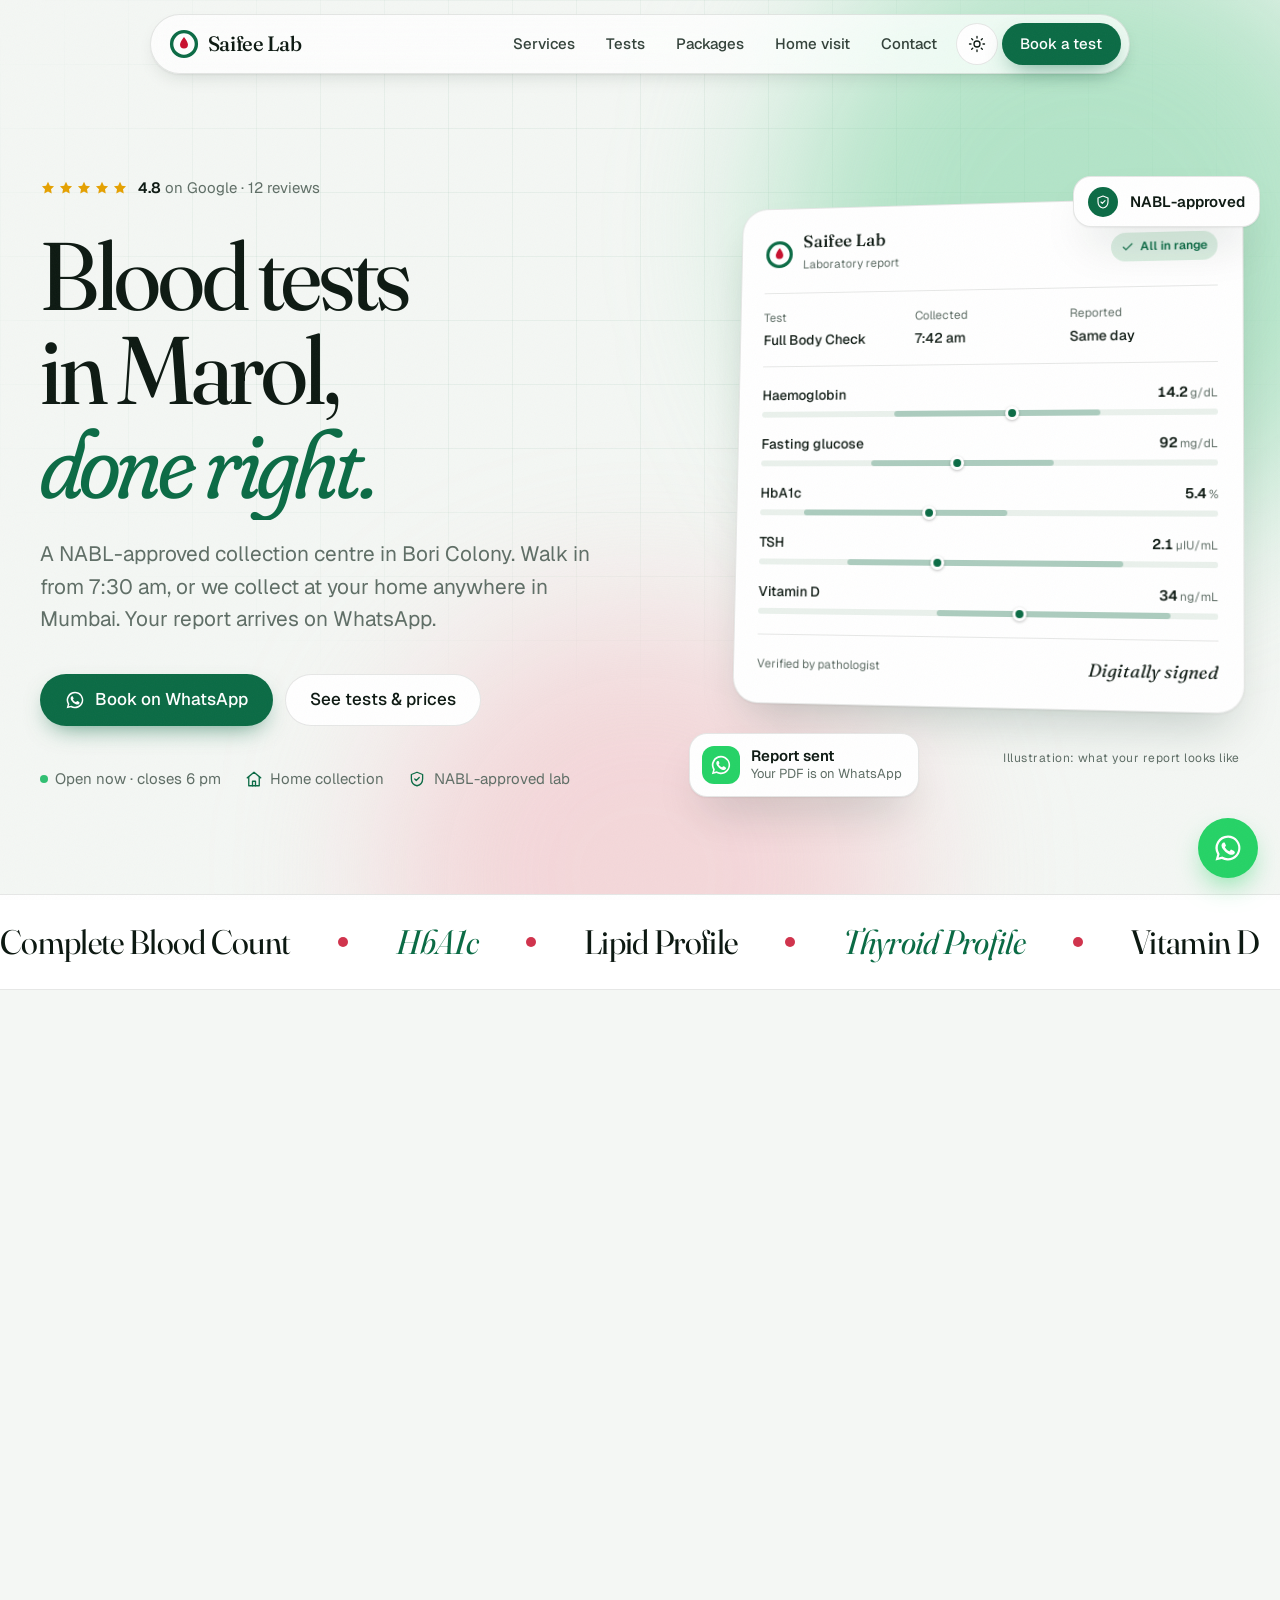
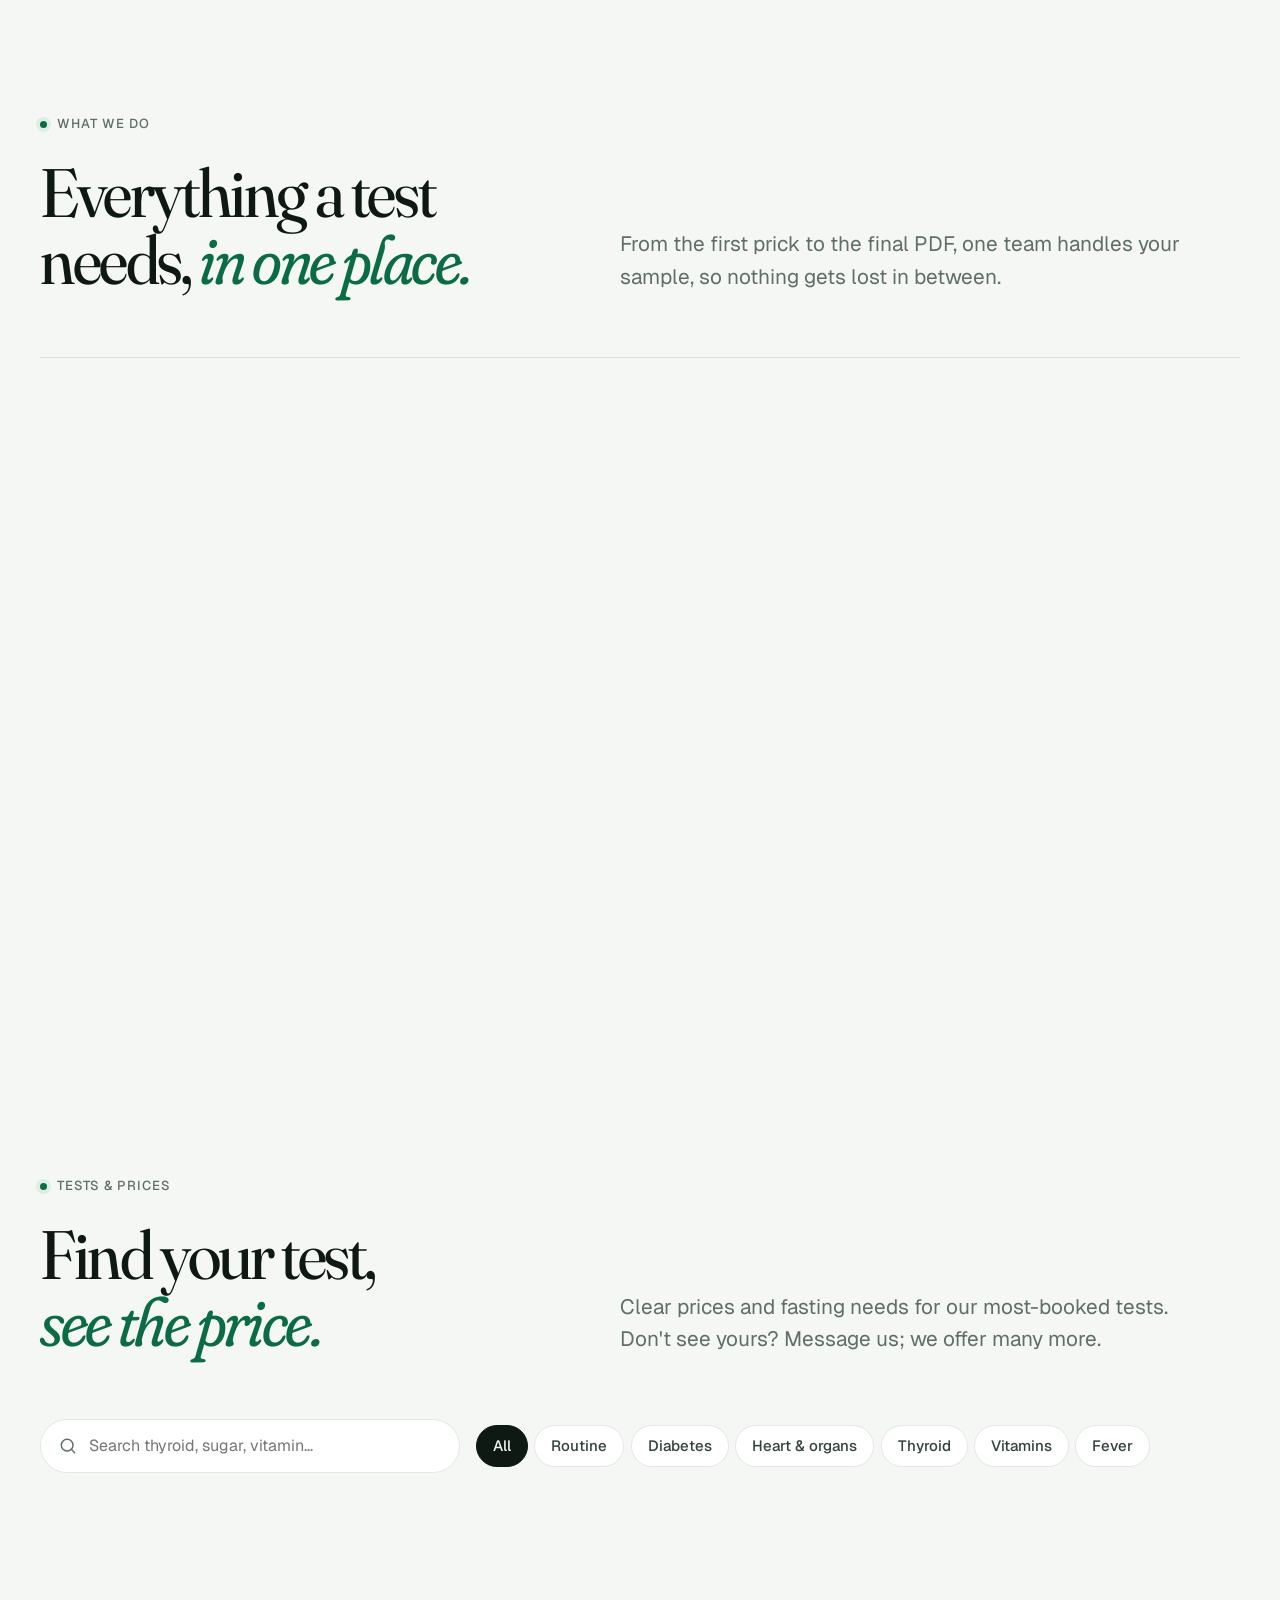
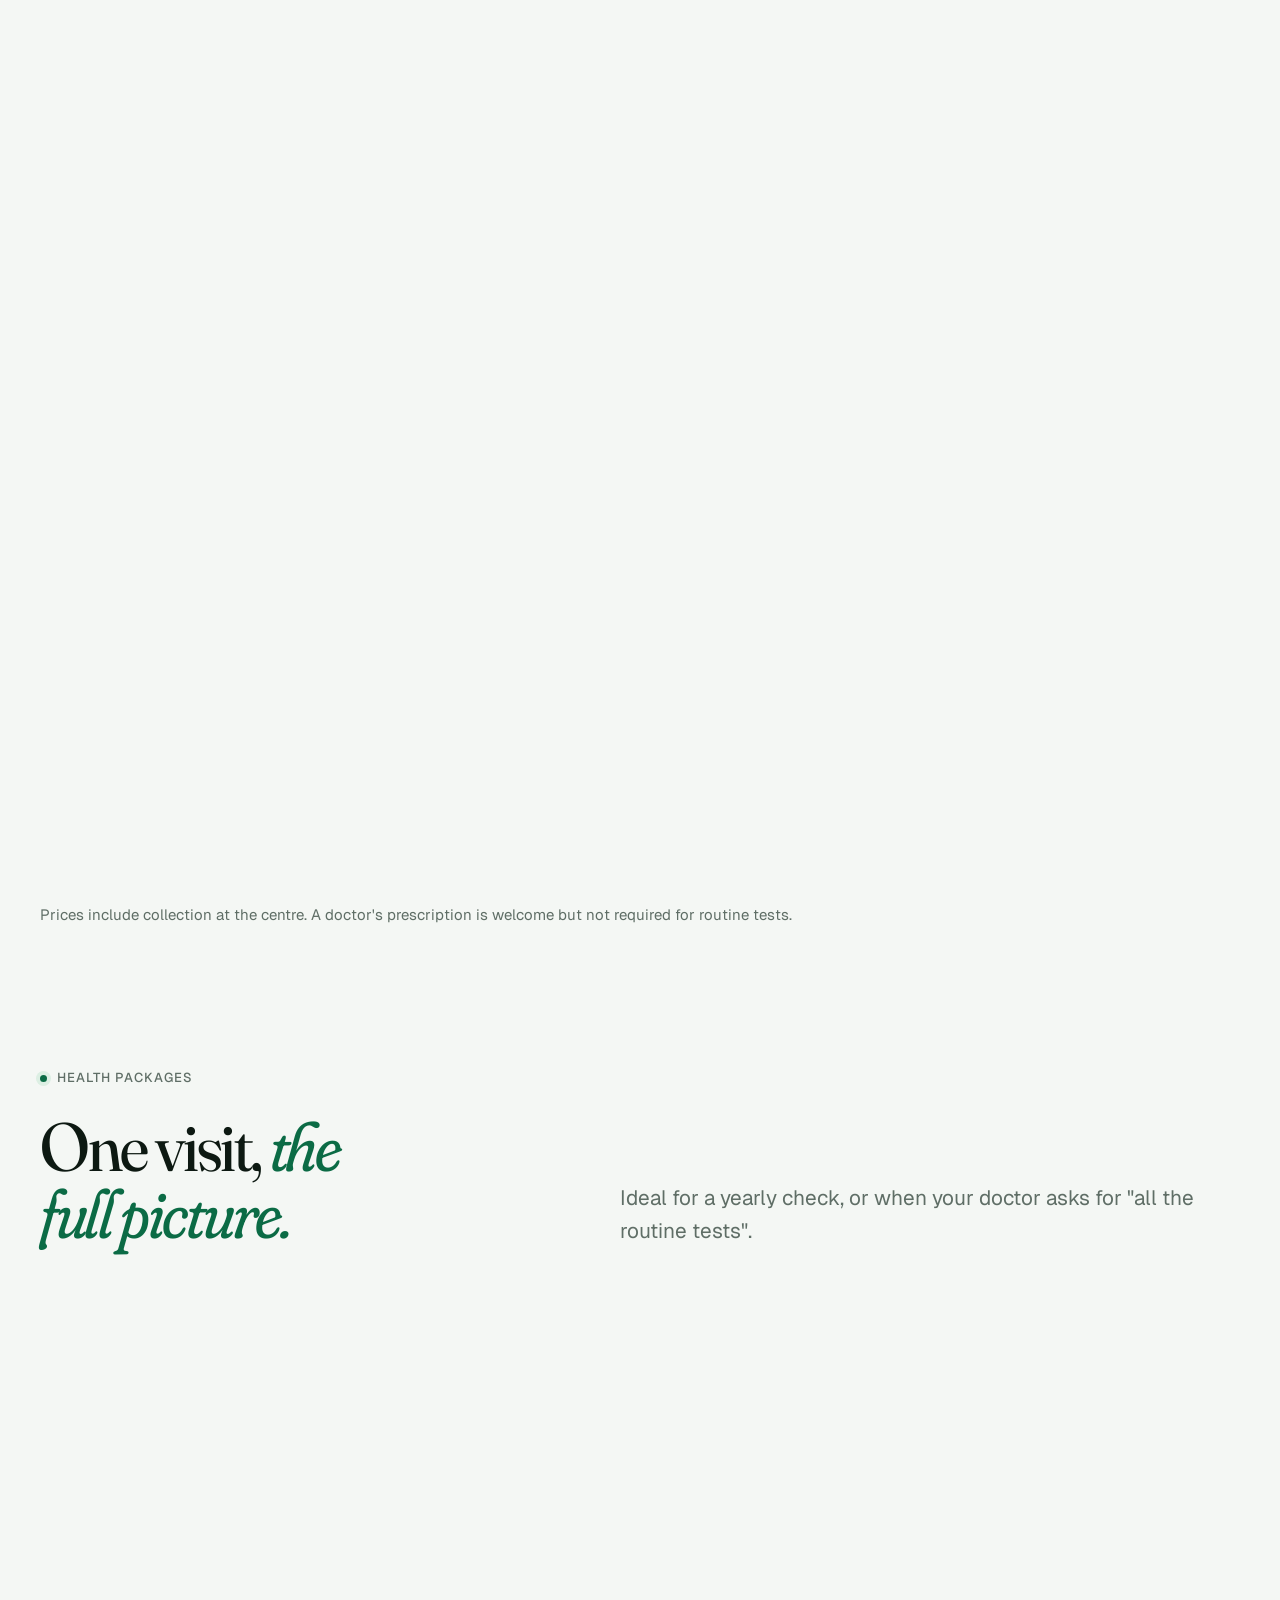
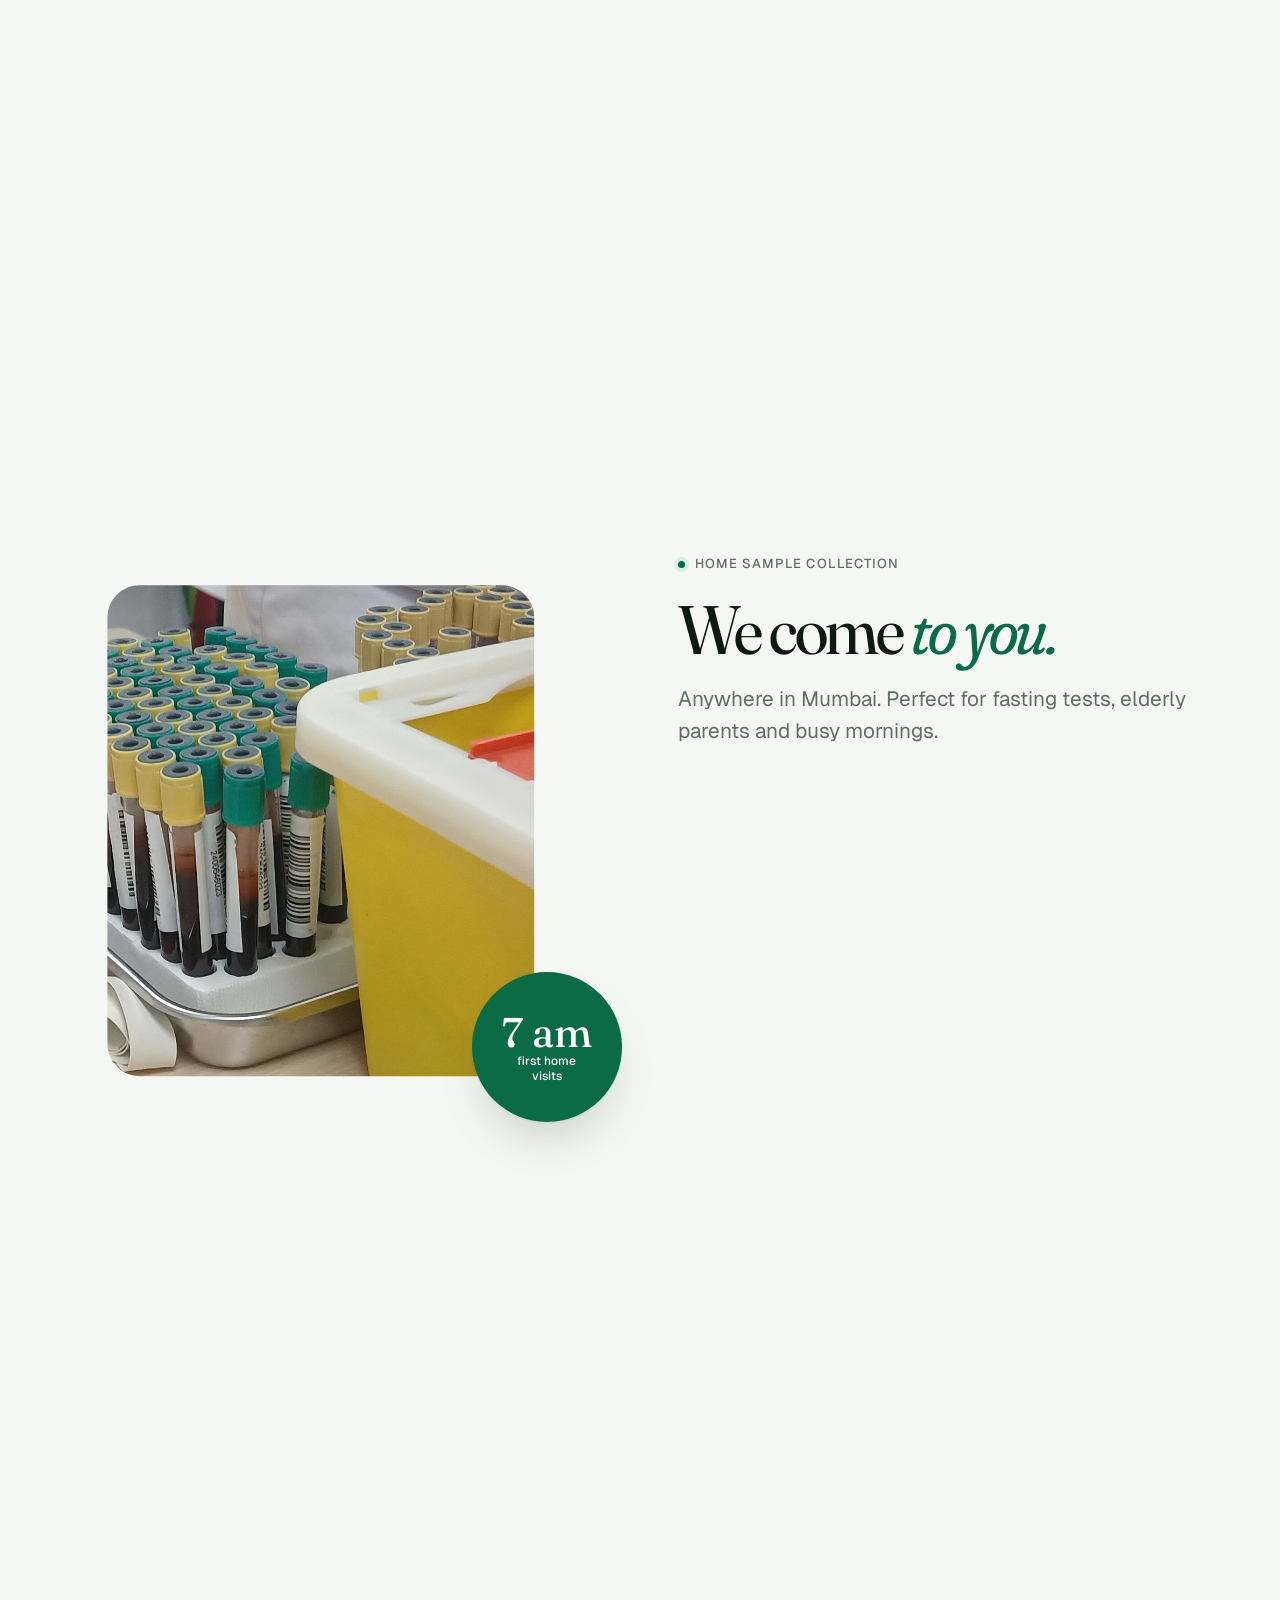
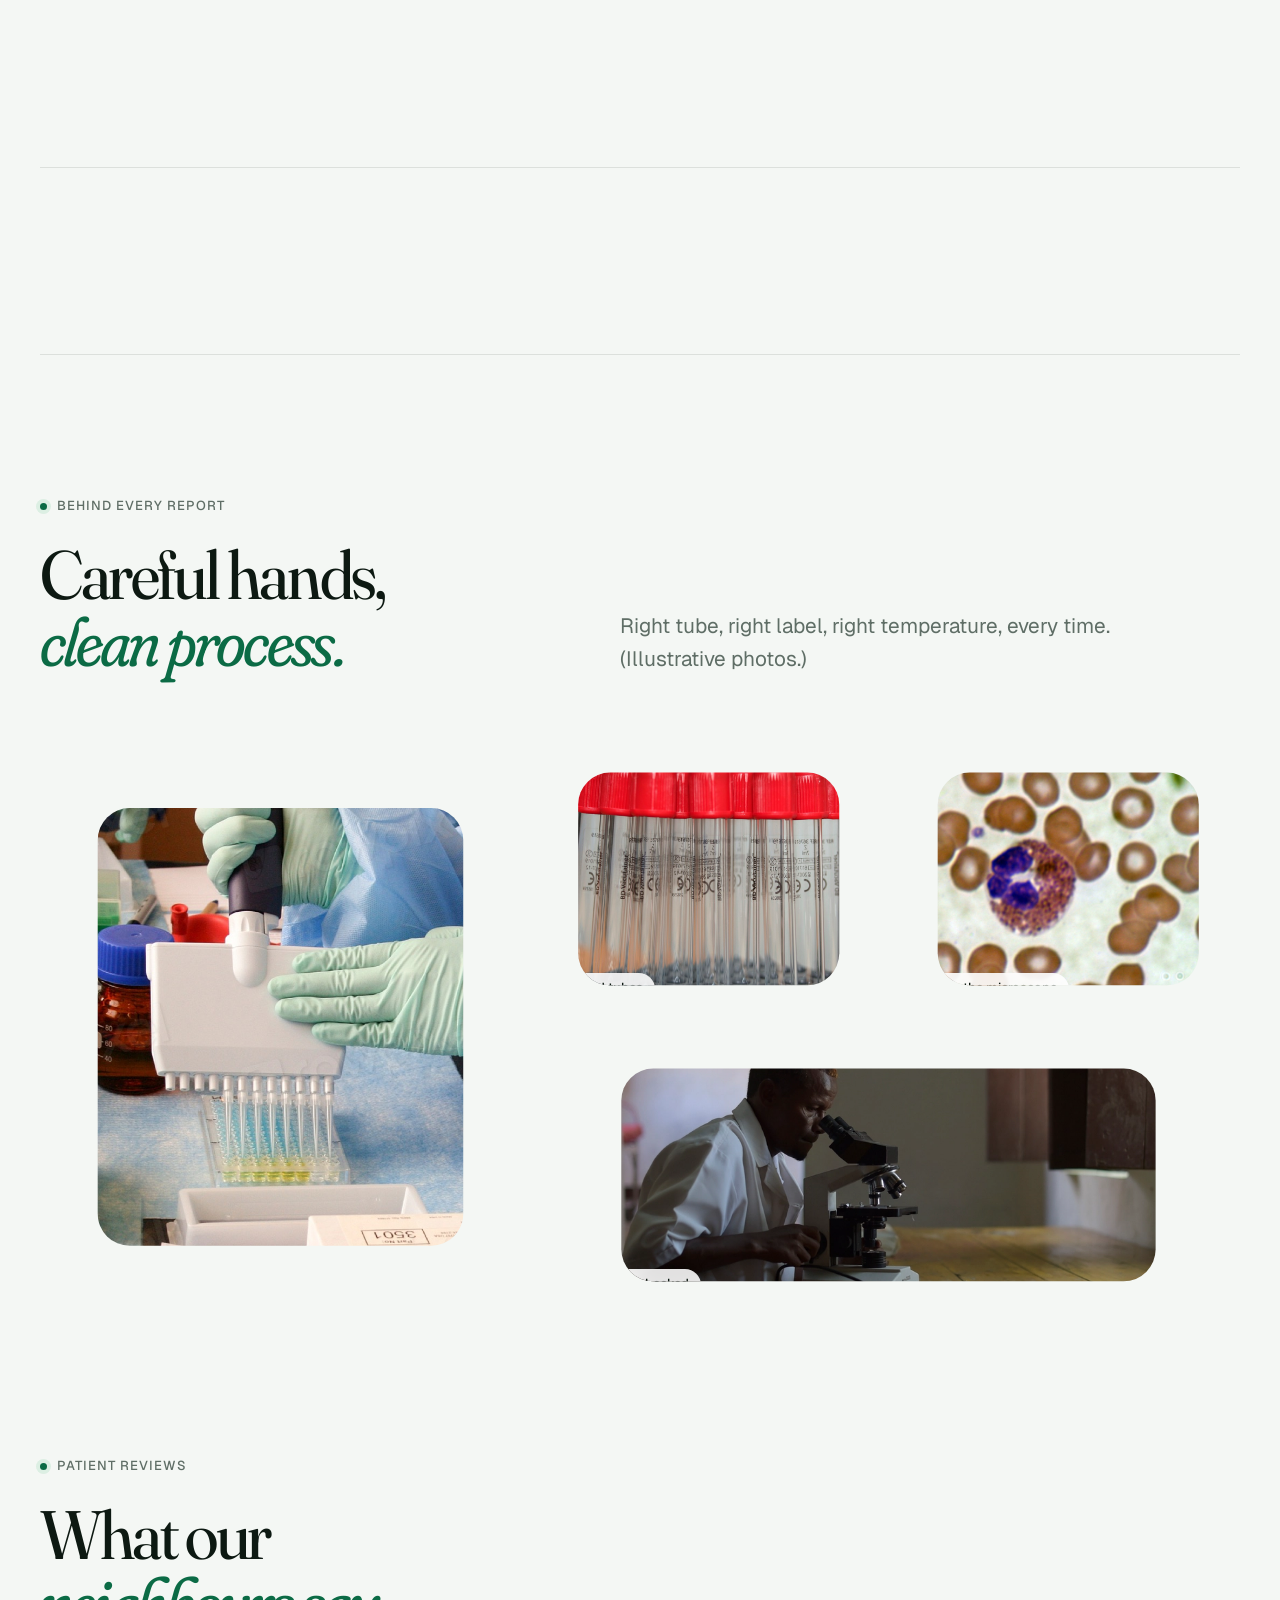
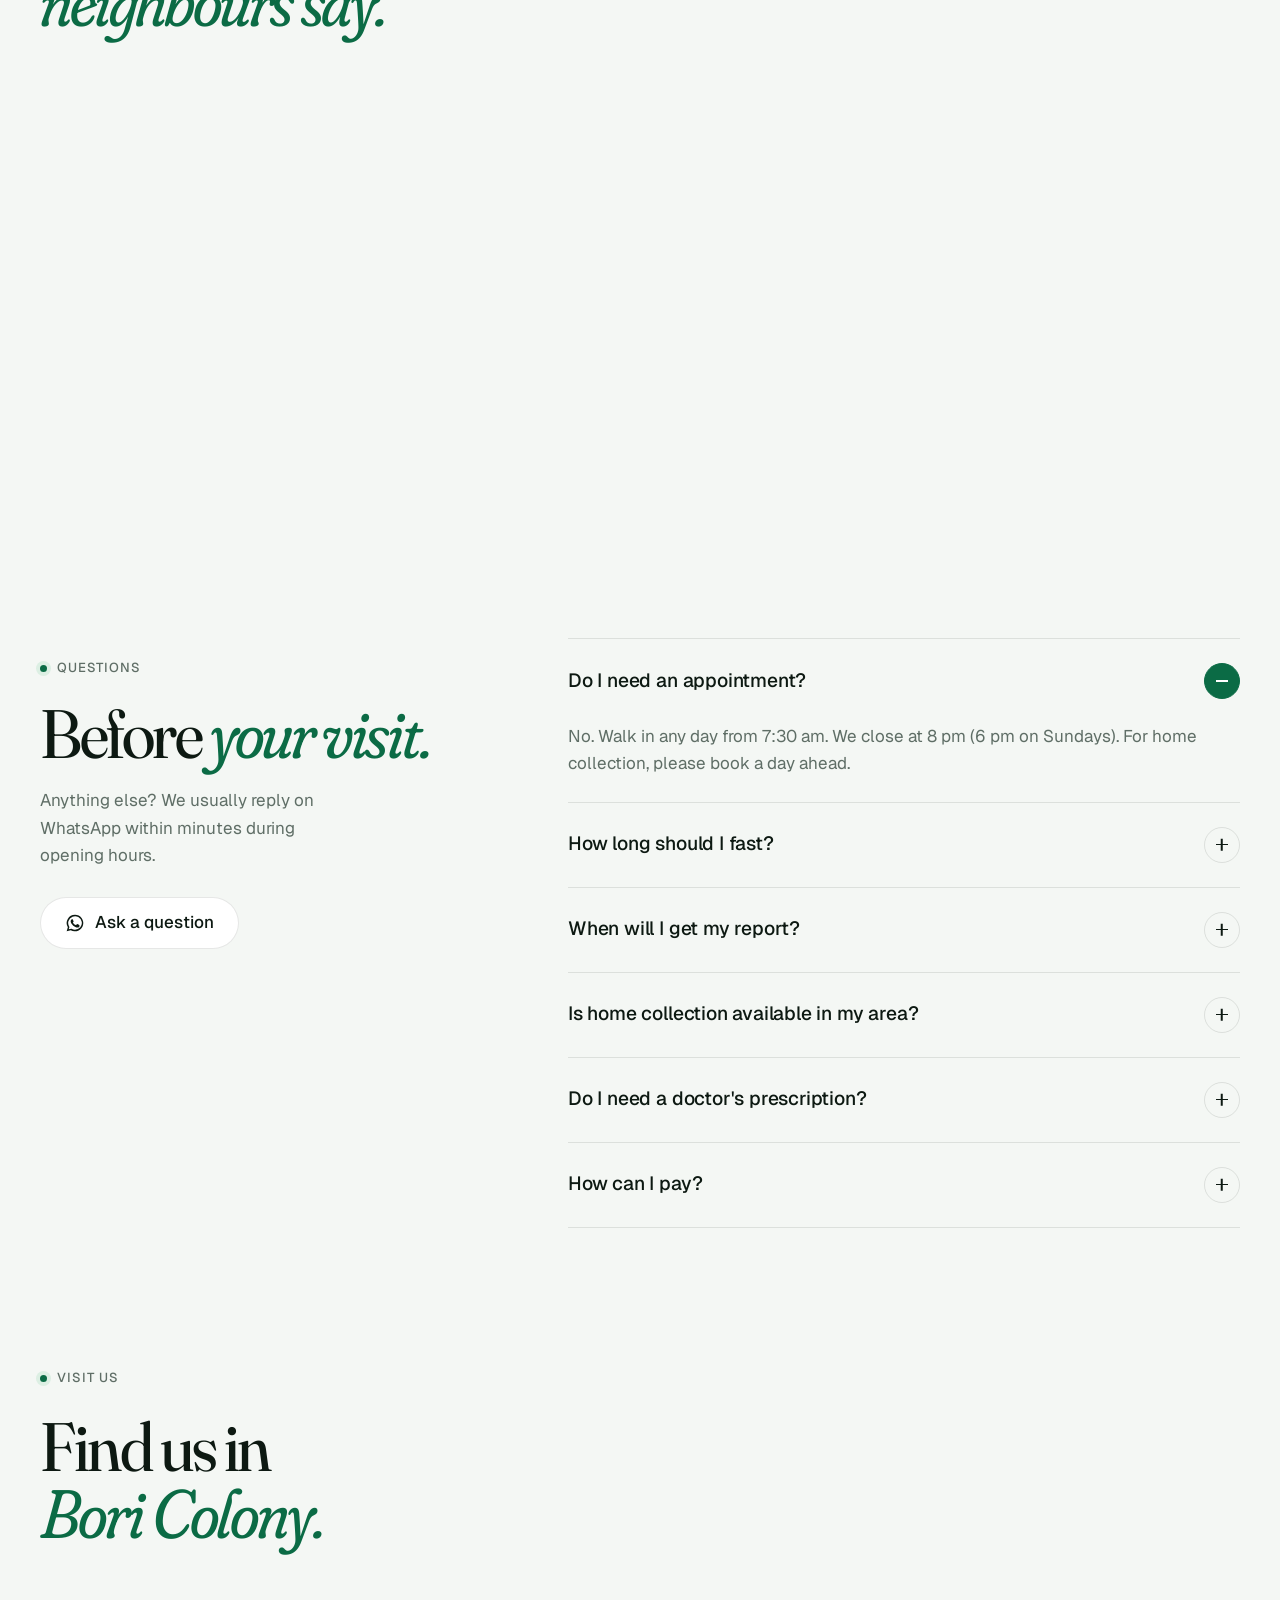
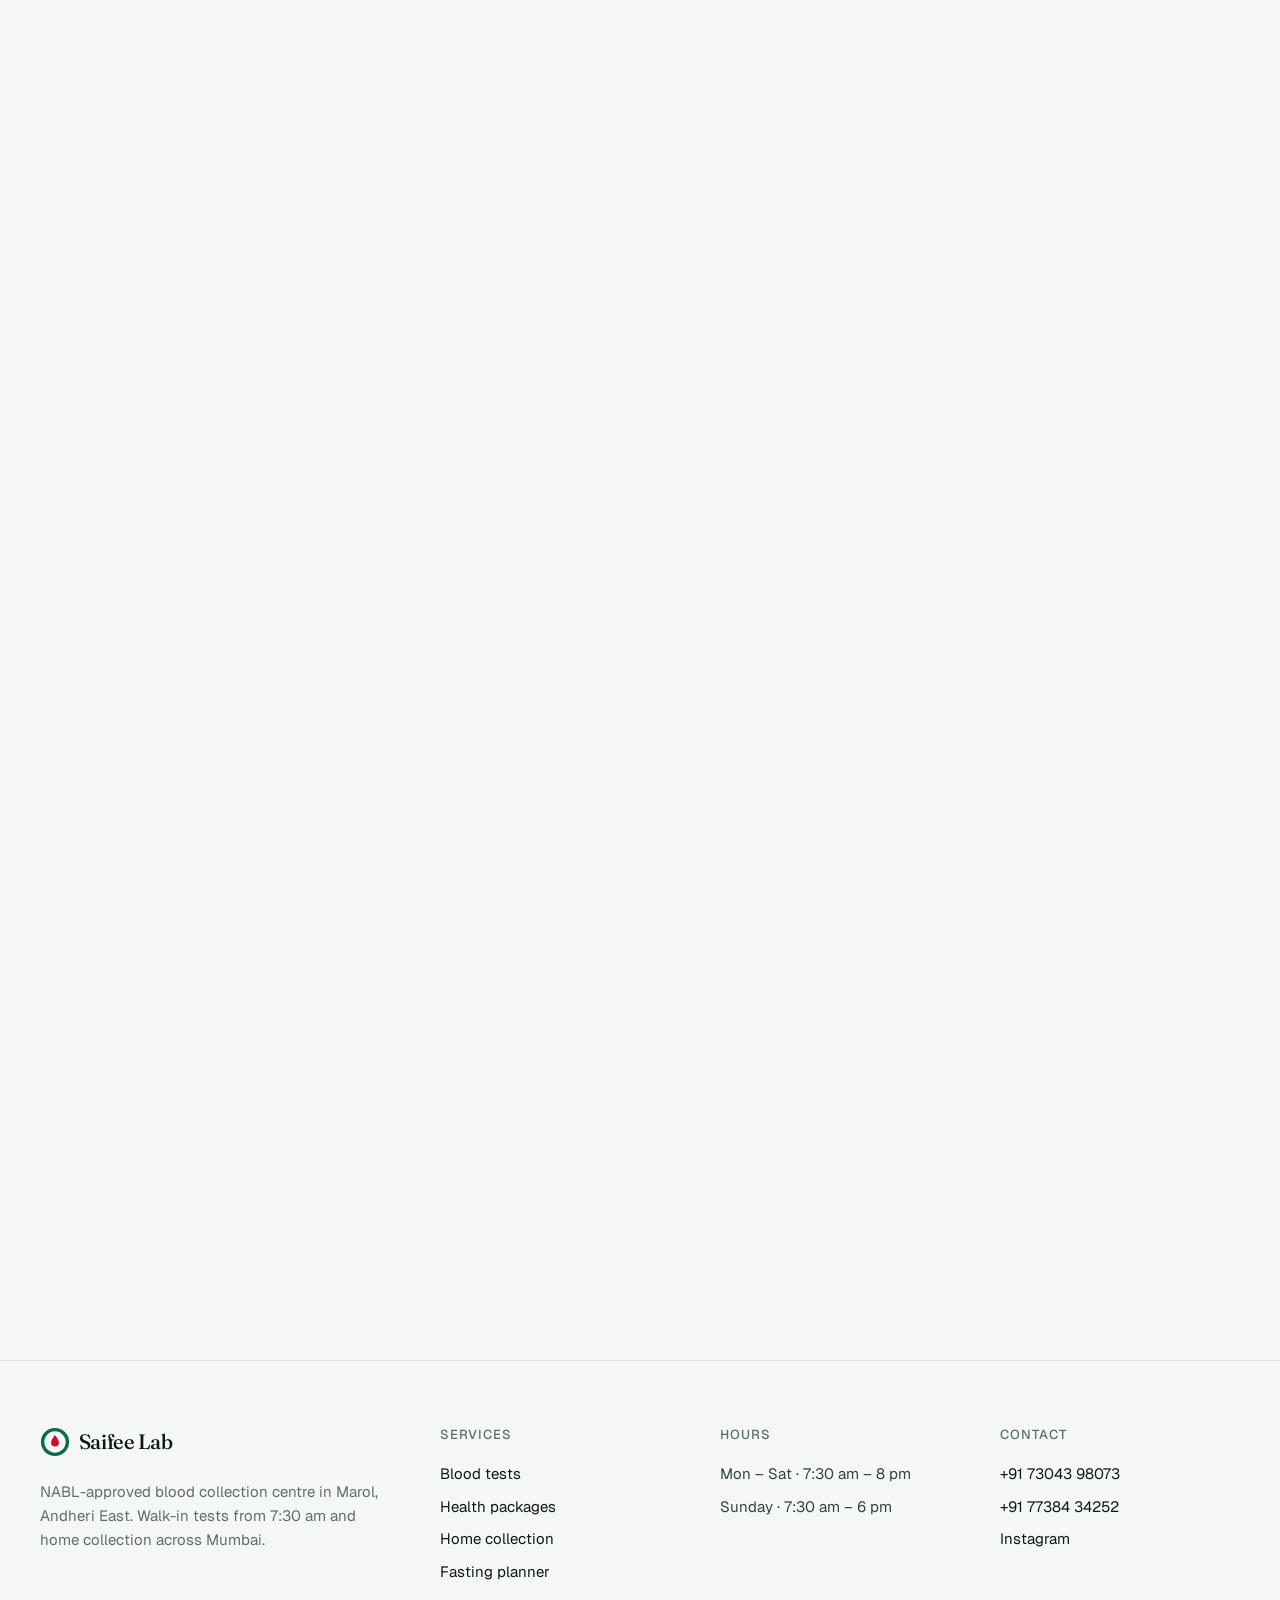
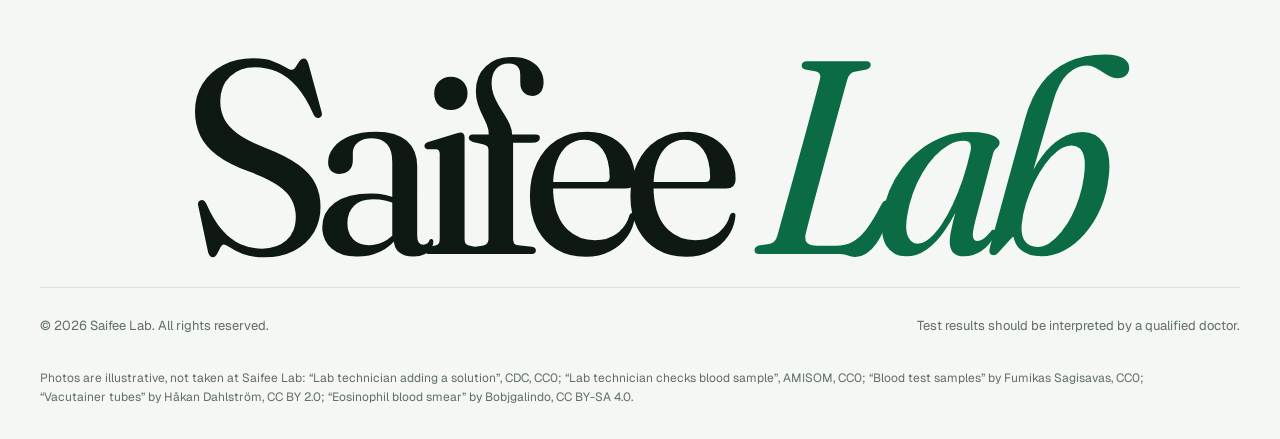
==== v2/index.html @ 9d8b49bb "Add v2 editorial design as an alternative Fraunces display type, sample-report hero illustration wit" ====
<!doctype html>
<html lang="en-IN">
<head>
<meta charset="utf-8">
<meta name="viewport" content="width=device-width, initial-scale=1">
<title>Saifee Lab | NABL-approved blood tests in Marol, Andheri East</title>
<meta name="description" content="Saifee Lab is a NABL-approved blood collection centre at Bori Colony, Marol, Andheri East. Walk in from 7:30 am, or book home sample collection anywhere in Mumbai. Reports on WhatsApp.">
<meta name="theme-color" content="#0b6b45">
<meta property="og:type" content="website">
<meta property="og:title" content="Saifee Lab | Blood tests in Marol, Andheri East">
<meta property="og:description" content="NABL-approved blood tests. Walk in from 7:30 am or book a home visit anywhere in Mumbai.">
<meta property="og:image" content="../assets/lab-technician-adding-a-solution.jpg">
<link rel="icon" href="data:image/svg+xml,%3Csvg xmlns='http://www.w3.org/2000/svg' viewBox='0 0 40 40'%3E%3Ccircle cx='20' cy='20' r='16' fill='none' stroke='%230b6b45' stroke-width='5'/%3E%3Cpath d='M20 11c3 4.3 5 7.4 5 10a5 5 0 0 1-10 0c0-2.6 2-5.7 5-10z' fill='%23c8102e'/%3E%3C/svg%3E">
<script>
  document.documentElement.classList.add('js');
  try { const t = localStorage.getItem('saifee-theme') || (matchMedia('(prefers-color-scheme: dark)').matches ? 'dark' : 'light'); document.documentElement.dataset.theme = t; } catch (e) {}
</script>
<link rel="preconnect" href="https://fonts.googleapis.com">
<link rel="preconnect" href="https://fonts.gstatic.com" crossorigin>
<link href="https://fonts.googleapis.com/css2?family=Fraunces:ital,opsz,wght,SOFT@0,9..144,300..600,0..100;1,9..144,300..600,0..100&family=Geist:wght@400;500;600&display=swap" rel="stylesheet">
<link rel="stylesheet" href="styles.css">
<script type="application/ld+json">
{"@context":"https://schema.org","@type":"MedicalLaboratory","name":"Saifee Lab","telephone":["+917304398073","+917738434252"],"address":{"@type":"PostalAddress","streetAddress":"Shop no. 4, Marubai Mendonsa Chawl, Old Bazar, near St Lawrence School, Bori Colony, Marol","addressLocality":"Andheri East, Mumbai","postalCode":"400059","addressRegion":"Maharashtra","addressCountry":"IN"},"openingHoursSpecification":[{"@type":"OpeningHoursSpecification","dayOfWeek":["Monday","Tuesday","Wednesday","Thursday","Friday","Saturday"],"opens":"07:30","closes":"20:00"},{"@type":"OpeningHoursSpecification","dayOfWeek":"Sunday","opens":"07:30","closes":"18:00"}],"aggregateRating":{"@type":"AggregateRating","ratingValue":"4.8","reviewCount":"12"},"sameAs":["https://www.instagram.com/saifee_lab/"]}
</script>
</head>
<body>

<svg width="0" height="0" style="position:absolute" aria-hidden="true">
  <defs>
    <symbol id="i-check" viewBox="0 0 24 24" fill="none" stroke="currentColor" stroke-width="2" stroke-linecap="round" stroke-linejoin="round"><path d="M20 6 9 17l-5-5"/></symbol>
    <symbol id="i-clock" viewBox="0 0 24 24" fill="none" stroke="currentColor" stroke-width="1.75" stroke-linecap="round" stroke-linejoin="round"><circle cx="12" cy="12" r="9"/><path d="M12 7v5l3 2"/></symbol>
    <symbol id="i-home" viewBox="0 0 24 24" fill="none" stroke="currentColor" stroke-width="1.75" stroke-linecap="round" stroke-linejoin="round"><path d="M3 10.5 12 3l9 7.5"/><path d="M5 9.5V21h14V9.5"/><path d="M10 21v-6h4v6"/></symbol>
    <symbol id="i-shield" viewBox="0 0 24 24" fill="none" stroke="currentColor" stroke-width="1.75" stroke-linecap="round" stroke-linejoin="round"><path d="M12 3 4.5 6v5.5c0 4.6 3.2 8.4 7.5 9.5 4.3-1.1 7.5-4.9 7.5-9.5V6L12 3z"/><path d="m9 12 2 2 4-4"/></symbol>
    <symbol id="i-file" viewBox="0 0 24 24" fill="none" stroke="currentColor" stroke-width="1.75" stroke-linecap="round" stroke-linejoin="round"><path d="M14 3H7a2 2 0 0 0-2 2v14a2 2 0 0 0 2 2h10a2 2 0 0 0 2-2V8l-5-5z"/><path d="M14 3v5h5M9 13h6M9 17h4"/></symbol>
    <symbol id="i-drop" viewBox="0 0 24 24" fill="none" stroke="currentColor" stroke-width="1.75" stroke-linecap="round" stroke-linejoin="round"><path d="M12 3c3.5 4.6 6 8.1 6 11a6 6 0 0 1-12 0c0-2.9 2.5-6.4 6-11z"/></symbol>
    <symbol id="i-phone" viewBox="0 0 24 24" fill="none" stroke="currentColor" stroke-width="1.75" stroke-linecap="round" stroke-linejoin="round"><path d="M5 4h4l2 5-2.5 1.5a11 11 0 0 0 5 5L15 13l5 2v4a2 2 0 0 1-2 2A16 16 0 0 1 3 6a2 2 0 0 1 2-2z"/></symbol>
    <symbol id="i-wa" viewBox="0 0 24 24" fill="currentColor"><path d="M12 2a10 10 0 0 0-8.6 15.1L2 22l5-1.3A10 10 0 1 0 12 2zm0 18.2a8.2 8.2 0 0 1-4.2-1.2l-.3-.2-3 .8.8-2.9-.2-.3A8.2 8.2 0 1 1 12 20.2zm4.5-6.1c-.2-.1-1.5-.7-1.7-.8-.2-.1-.4-.1-.6.1l-.8 1c-.1.2-.3.2-.5.1a6.7 6.7 0 0 1-3.3-2.9c-.3-.4.3-.4.7-1.4.1-.2 0-.3 0-.4l-.8-1.8c-.2-.5-.4-.4-.6-.4h-.5a1 1 0 0 0-.7.3 3 3 0 0 0-.9 2.2 5.2 5.2 0 0 0 1.1 2.7 11.8 11.8 0 0 0 4.5 4c1.7.7 2.3.8 3.2.6.5-.1 1.5-.6 1.7-1.2.2-.6.2-1.1.2-1.2-.1-.1-.3-.2-.5-.3z"/></symbol>
    <symbol id="i-pin" viewBox="0 0 24 24" fill="none" stroke="currentColor" stroke-width="1.75" stroke-linecap="round" stroke-linejoin="round"><path d="M12 21s7-6.1 7-11.5a7 7 0 0 0-14 0C5 14.9 12 21 12 21z"/><circle cx="12" cy="9.5" r="2.5"/></symbol>
    <symbol id="i-search" viewBox="0 0 24 24" fill="none" stroke="currentColor" stroke-width="1.75" stroke-linecap="round"><circle cx="11" cy="11" r="7"/><path d="m20 20-3.5-3.5"/></symbol>
    <symbol id="i-star" viewBox="0 0 24 24" fill="currentColor"><path d="m12 2.8 2.8 5.8 6.3.9-4.6 4.4 1.1 6.3L12 17.2l-5.6 3 1.1-6.3L2.9 9.5l6.3-.9L12 2.8z"/></symbol>
    <symbol id="i-flask" viewBox="0 0 24 24" fill="none" stroke="currentColor" stroke-width="1.75" stroke-linecap="round" stroke-linejoin="round"><path d="M9 3h6M10 3v6L4.5 18.5A1.7 1.7 0 0 0 6 21h12a1.7 1.7 0 0 0 1.5-2.5L14 9V3"/><path d="M7 15h10"/></symbol>
    <symbol id="i-needle" viewBox="0 0 24 24" fill="none" stroke="currentColor" stroke-width="1.75" stroke-linecap="round" stroke-linejoin="round"><path d="m18 2 4 4M17 7l-9.5 9.5-3 .5.5-3L14.5 4.5M14 5l5 5M3 21l2.5-2.5M11 9l2 2M8.5 11.5l2 2"/></symbol>
    <symbol id="i-arrow" viewBox="0 0 24 24" fill="none" stroke="currentColor" stroke-width="2" stroke-linecap="round" stroke-linejoin="round"><path d="M5 12h14M13 6l6 6-6 6"/></symbol>
    <symbol id="i-menu" viewBox="0 0 24 24" fill="none" stroke="currentColor" stroke-width="1.75" stroke-linecap="round"><path d="M4 7h16M4 12h16M4 17h16"/></symbol>
    <symbol id="i-cal" viewBox="0 0 24 24" fill="none" stroke="currentColor" stroke-width="1.75" stroke-linecap="round" stroke-linejoin="round"><rect x="3.5" y="5" width="17" height="15.5" rx="2"/><path d="M3.5 10h17M8 3v4M16 3v4"/></symbol>
    <symbol id="i-user" viewBox="0 0 24 24" fill="none" stroke="currentColor" stroke-width="1.75" stroke-linecap="round" stroke-linejoin="round"><circle cx="12" cy="8" r="4"/><path d="M4 21a8 8 0 0 1 16 0"/></symbol>
    <symbol id="i-lock" viewBox="0 0 24 24" fill="none" stroke="currentColor" stroke-width="1.75" stroke-linecap="round" stroke-linejoin="round"><rect x="4.5" y="10.5" width="15" height="10" rx="2"/><path d="M8 10.5V7a4 4 0 0 1 8 0v3.5"/></symbol>
    <symbol id="logo" viewBox="0 0 40 40"><circle cx="20" cy="20" r="16.5" fill="none" stroke="#0b6b45" stroke-width="4.5"/><path d="M20 10.5c3.2 4.4 5.3 7.6 5.3 10.3a5.3 5.3 0 0 1-10.6 0c0-2.7 2.1-5.9 5.3-10.3z" fill="#c8102e"/></symbol>
  
    <symbol id="i-sun" viewBox="0 0 24 24" fill="none" stroke="currentColor" stroke-width="1.75" stroke-linecap="round"><circle cx="12" cy="12" r="4"/><path d="M12 2v2M12 20v2M4.9 4.9l1.4 1.4M17.7 17.7l1.4 1.4M2 12h2M20 12h2M4.9 19.1l1.4-1.4M17.7 6.3l1.4-1.4"/></symbol>
    <symbol id="i-moon" viewBox="0 0 24 24" fill="none" stroke="currentColor" stroke-width="1.75" stroke-linecap="round" stroke-linejoin="round"><path d="M20 14.5A8 8 0 1 1 9.5 4a6.5 6.5 0 0 0 10.5 10.5z"/></symbol>
  </defs>
</svg>

<a class="skip" href="#main">Skip to content</a>

<div class="nav-wrap" data-navwrap>
  <nav class="nav" aria-label="Main">
    <a class="logo" href="#main" aria-label="Saifee Lab home"><svg aria-hidden="true"><use href="#logo"/></svg><b>Saifee Lab</b></a>
    <div class="nav__links" id="navlinks">
      <a href="#services">Services</a>
      <a href="#tests">Tests</a>
      <a href="#packages">Packages</a>
      <a href="#home-collection">Home visit</a>
      <a href="#visit">Contact</a>
    </div>
    <button class="icon-btn theme" type="button" data-theme-toggle aria-label="Switch colour theme"><svg class="sun" aria-hidden="true"><use href="#i-sun"/></svg><svg class="moon" aria-hidden="true"><use href="#i-moon"/></svg></button>
    <button class="icon-btn menu-btn" type="button" data-menu aria-controls="navlinks" aria-expanded="false" aria-label="Menu"><svg aria-hidden="true"><use href="#i-menu"/></svg></button>
    <a class="btn btn--primary btn--sm" href="https://wa.me/917304398073?text=Hi%20Saifee%20Lab%2C%20I%27d%20like%20to%20book%20a%20test." target="_blank" rel="noopener">Book a test</a>
  </nav>
</div>

<main id="main">

  <!-- Hero -->
  <section class="hero">
    <span class="glow glow--a" aria-hidden="true"></span>
    <span class="glow glow--b" aria-hidden="true"></span>
    <div class="container">
      <div>
        <p class="rating-row" data-rise style="--i:0"><span class="stars" aria-hidden="true"><svg><use href="#i-star"/></svg><svg><use href="#i-star"/></svg><svg><use href="#i-star"/></svg><svg><use href="#i-star"/></svg><svg><use href="#i-star"/></svg></span><span><b>4.8</b> on Google · 12 reviews</span></p>
        <h1 class="display reveal-lines">
          <span class="ln"><span style="--i:0">Blood tests</span></span>
          <span class="ln"><span style="--i:1">in Marol,</span></span>
          <span class="ln"><span style="--i:2"><em>done right.</em></span></span>
        </h1>
        <p class="lede" data-rise style="--i:2">A NABL-approved collection centre in Bori Colony. Walk in from 7:30 am, or we collect at your home anywhere in Mumbai. Your report arrives on WhatsApp.</p>
        <div class="hero__actions" data-rise style="--i:3">
          <a class="btn btn--primary" href="https://wa.me/917304398073?text=Hi%20Saifee%20Lab%2C%20I%27d%20like%20to%20book%20a%20test." target="_blank" rel="noopener"><svg><use href="#i-wa"/></svg>Book on WhatsApp</a>
          <a class="btn btn--ghost" href="#tests">See tests &amp; prices</a>
        </div>
        <ul class="hero__meta plain" data-rise style="--i:4">
          <li><span class="status-dot" data-open-dot></span><span data-open-now>Open 7:30 am – 8 pm</span></li>
          <li><svg><use href="#i-home"/></svg>Home collection</li>
          <li><svg><use href="#i-shield"/></svg>NABL-approved lab</li>
        </ul>
      </div>

      <div class="stage" aria-label="Illustration of a sample Saifee Lab report">
        <div class="report" data-report>
          <div class="report__top">
            <div class="report__brand"><svg aria-hidden="true"><use href="#logo"/></svg><div><b>Saifee Lab</b><span>Laboratory report</span></div></div>
            <span class="pill"><svg><use href="#i-check"/></svg>All in range</span>
          </div>
          <div class="report__who">
            <div>Test<b>Full Body Check</b></div>
            <div>Collected<b>7:42 am</b></div>
            <div>Reported<b>Same day</b></div>
          </div>
          <div class="results">
            <div class="result"><span class="result__name">Haemoglobin</span><span class="result__val">14.2<small>g/dL</small></span><span class="range" style="--lo:30%;--hi:75%;--v:56%;--n:0"><i></i></span></div>
            <div class="result"><span class="result__name">Fasting glucose</span><span class="result__val">92<small>mg/dL</small></span><span class="range" style="--lo:25%;--hi:65%;--v:44%;--n:1"><i></i></span></div>
            <div class="result"><span class="result__name">HbA1c</span><span class="result__val">5.4<small>%</small></span><span class="range" style="--lo:10%;--hi:55%;--v:38%;--n:2"><i></i></span></div>
            <div class="result"><span class="result__name">TSH</span><span class="result__val">2.1<small>µIU/mL</small></span><span class="range" style="--lo:20%;--hi:80%;--v:40%;--n:3"><i></i></span></div>
            <div class="result"><span class="result__name">Vitamin D</span><span class="result__val">34<small>ng/mL</small></span><span class="range" style="--lo:40%;--hi:90%;--v:58%;--n:4"><i></i></span></div>
          </div>
          <div class="report__foot"><span>Verified by pathologist</span><span class="sig">Digitally signed</span></div>
        </div>
        <div class="chip-float"><span class="ico"><svg><use href="#i-shield"/></svg></span><b>NABL-approved</b></div>
        <div class="toast"><span class="ico"><svg><use href="#i-wa"/></svg></span><span><b>Report sent</b>Your PDF is on WhatsApp</span></div>
        <p class="illus-note">Illustration: what your report looks like</p>
      </div>
    </div>
  </section>

  <!-- Marquee -->
  <div class="marquee" aria-hidden="true">
    <div class="marquee__track">
      <span>Complete Blood Count</span><span>HbA1c</span><span>Lipid Profile</span><span>Thyroid Profile</span><span>Vitamin D</span><span>Liver Function</span><span>Kidney Function</span><span>Dengue NS1</span><span>Vitamin B12</span><span>Full Body Check</span>
      <span>Complete Blood Count</span><span>HbA1c</span><span>Lipid Profile</span><span>Thyroid Profile</span><span>Vitamin D</span><span>Liver Function</span><span>Kidney Function</span><span>Dengue NS1</span><span>Vitamin B12</span><span>Full Body Check</span>
    </div>
  </div>

  <!-- Intro -->
  <section class="section intro">
    <div class="container">
      <p class="label" data-reveal>Your neighbourhood lab</p>
      <p class="statement" data-reveal style="--d:1">From our centre in <mark>Bori Colony, Marol</mark>, we collect blood samples for families across Andheri East, Saki Naka and Powai, process them at a <mark>NABL-approved laboratory</mark>, and send the report to your phone. No queues, no confusion, <mark>no second visit</mark>.</p>
      <div class="intro__sign" data-reveal style="--d:2"><svg aria-hidden="true"><use href="#logo"/></svg><span>Saifee Lab · Shop no. 4, Old Bazar, near St Lawrence School</span></div>
    </div>
  </section>

  <!-- Services -->
  <section class="section" id="services" style="padding-top:0">
    <div class="container">
      <div class="sec-head">
        <p class="label">What we do</p>
        <h2 class="display h2">Everything a test needs, <em>in one place.</em></h2>
        <p class="lede">From the first prick to the final PDF, one team handles your sample, so nothing gets lost in between.</p>
      </div>
      <div class="rows">
        <a class="row" href="#tests" data-reveal><span class="row__no">01</span><h3>Walk-in blood tests</h3><div><p>No appointment. Sealed single-use kits, a gentle hand, and you're done in about ten minutes.</p><div class="tags"><span>CBC</span><span>Sugar</span><span>Thyroid</span><span>Vitamins</span></div></div><span class="row__go"><svg><use href="#i-arrow"/></svg></span></a>
        <a class="row" href="#home-collection" data-reveal><span class="row__no">02</span><h3>Home collection</h3><div><p>A trained phlebotomist comes to you from 7 am, ideal for fasting tests and elderly parents.</p><div class="tags"><span>Marol</span><span>Saki Naka</span><span>Andheri</span><span>Powai</span></div></div><span class="row__go"><svg><use href="#i-arrow"/></svg></span></a>
        <a class="row" href="#packages" data-reveal><span class="row__no">03</span><h3>Health packages</h3><div><p>Several tests, one sample. A clear yearly picture for you or your parents.</p><div class="tags"><span>Full body</span><span>Diabetes care</span><span>Essential</span></div></div><span class="row__go"><svg><use href="#i-arrow"/></svg></span></a>
        <a class="row" href="#visit" data-reveal><span class="row__no">04</span><h3>Reports on WhatsApp</h3><div><p>A signed PDF on your phone, most routine tests the same day. Questions? Just reply.</p><div class="tags"><span>PDF report</span><span>Same day</span><span>Private</span></div></div><span class="row__go"><svg><use href="#i-arrow"/></svg></span></a>
      </div>
    </div>
  </section>

  <!-- Tests -->
  <section class="section" id="tests" style="padding-top:0">
    <div class="container">
      <div class="sec-head">
        <p class="label">Tests &amp; prices</p>
        <h2 class="display h2">Find your test, <em>see the price.</em></h2>
        <p class="lede">Clear prices and fasting needs for our most-booked tests. Don't see yours? Message us; we offer many more.</p>
      </div>
      <div class="finder">
        <label class="search"><span class="sr-only">Search tests</span><svg aria-hidden="true"><use href="#i-search"/></svg><input type="search" placeholder="Search thyroid, sugar, vitamin…" data-test-search autocomplete="off"></label>
        <div class="chips" role="group" aria-label="Filter by category">
          <button class="chip" type="button" data-cat="all" aria-pressed="true">All</button>
          <button class="chip" type="button" data-cat="routine" aria-pressed="false">Routine</button>
          <button class="chip" type="button" data-cat="diabetes" aria-pressed="false">Diabetes</button>
          <button class="chip" type="button" data-cat="heart" aria-pressed="false">Heart &amp; organs</button>
          <button class="chip" type="button" data-cat="thyroid" aria-pressed="false">Thyroid</button>
          <button class="chip" type="button" data-cat="vitamins" aria-pressed="false">Vitamins</button>
          <button class="chip" type="button" data-cat="fever" aria-pressed="false">Fever</button>
        </div>
      </div>
      <div class="tests is-collapsed" data-tests>
        <article class="test" data-cat="routine" data-reveal><div class="test__top"><h3>Complete Blood Count (CBC)</h3><span class="test__price">₹300</span></div><p>Haemoglobin, white cells and platelets. The first test for tiredness, fever or infection.</p><div class="test__meta"><span class="tag"><svg><use href="#i-check"/></svg>No fasting</span><a class="arrow-link" href="https://wa.me/917304398073?text=Hi%2C%20I%27d%20like%20to%20book%20a%20CBC." target="_blank" rel="noopener">Book<svg><use href="#i-arrow"/></svg></a></div></article>
        <article class="test" data-cat="diabetes" data-reveal style="--d:1"><div class="test__top"><h3>Blood Sugar, Fasting &amp; PP</h3><span class="test__price">₹150</span></div><p>Two samples: on an empty stomach, and two hours after a meal.</p><div class="test__meta"><span class="tag tag--fast"><svg><use href="#i-clock"/></svg>Fast 8–10 hrs</span><a class="arrow-link" href="https://wa.me/917304398073?text=Hi%2C%20I%27d%20like%20to%20book%20a%20fasting%20sugar%20test." target="_blank" rel="noopener">Book<svg><use href="#i-arrow"/></svg></a></div></article>
        <article class="test" data-cat="diabetes" data-reveal style="--d:2"><div class="test__top"><h3>HbA1c</h3><span class="test__price">₹450</span></div><p>Your average blood sugar over the last three months.</p><div class="test__meta"><span class="tag"><svg><use href="#i-check"/></svg>No fasting</span><a class="arrow-link" href="https://wa.me/917304398073?text=Hi%2C%20I%27d%20like%20to%20book%20an%20HbA1c%20test." target="_blank" rel="noopener">Book<svg><use href="#i-arrow"/></svg></a></div></article>
        <article class="test" data-cat="heart" data-reveal><div class="test__top"><h3>Lipid Profile</h3><span class="test__price">₹600</span></div><p>Total cholesterol, triglycerides, HDL and LDL: the heart-health check.</p><div class="test__meta"><span class="tag tag--fast"><svg><use href="#i-clock"/></svg>Fast 10–12 hrs</span><a class="arrow-link" href="https://wa.me/917304398073?text=Hi%2C%20I%27d%20like%20to%20book%20a%20lipid%20profile." target="_blank" rel="noopener">Book<svg><use href="#i-arrow"/></svg></a></div></article>
        <article class="test" data-cat="thyroid" data-reveal style="--d:1"><div class="test__top"><h3>Thyroid Profile (T3, T4, TSH)</h3><span class="test__price">₹500</span></div><p>Checks an under- or over-active thyroid. Morning samples preferred.</p><div class="test__meta"><span class="tag"><svg><use href="#i-check"/></svg>No fasting</span><a class="arrow-link" href="https://wa.me/917304398073?text=Hi%2C%20I%27d%20like%20to%20book%20a%20thyroid%20profile." target="_blank" rel="noopener">Book<svg><use href="#i-arrow"/></svg></a></div></article>
        <article class="test" data-cat="heart" data-reveal style="--d:2"><div class="test__top"><h3>Liver Function Test (LFT)</h3><span class="test__price">₹600</span></div><p>Bilirubin, liver enzymes and proteins.</p><div class="test__meta"><span class="tag"><svg><use href="#i-check"/></svg>No fasting</span><a class="arrow-link" href="https://wa.me/917304398073?text=Hi%2C%20I%27d%20like%20to%20book%20an%20LFT." target="_blank" rel="noopener">Book<svg><use href="#i-arrow"/></svg></a></div></article>
        <article class="test" data-cat="heart" data-reveal><div class="test__top"><h3>Kidney Function Test (KFT)</h3><span class="test__price">₹600</span></div><p>Creatinine, urea, uric acid and electrolytes.</p><div class="test__meta"><span class="tag"><svg><use href="#i-check"/></svg>No fasting</span><a class="arrow-link" href="https://wa.me/917304398073?text=Hi%2C%20I%27d%20like%20to%20book%20a%20KFT." target="_blank" rel="noopener">Book<svg><use href="#i-arrow"/></svg></a></div></article>
        <article class="test" data-cat="vitamins" data-reveal style="--d:1"><div class="test__top"><h3>Vitamin D (25-OH)</h3><span class="test__price">₹1,200</span></div><p>For bone pain, fatigue and low immunity.</p><div class="test__meta"><span class="tag"><svg><use href="#i-check"/></svg>No fasting</span><a class="arrow-link" href="https://wa.me/917304398073?text=Hi%2C%20I%27d%20like%20to%20book%20a%20Vitamin%20D%20test." target="_blank" rel="noopener">Book<svg><use href="#i-arrow"/></svg></a></div></article>
        <article class="test" data-cat="vitamins" data-reveal style="--d:2"><div class="test__top"><h3>Vitamin B12</h3><span class="test__price">₹900</span></div><p>For tingling, numbness and tiredness.</p><div class="test__meta"><span class="tag"><svg><use href="#i-check"/></svg>No fasting</span><a class="arrow-link" href="https://wa.me/917304398073?text=Hi%2C%20I%27d%20like%20to%20book%20a%20Vitamin%20B12%20test." target="_blank" rel="noopener">Book<svg><use href="#i-arrow"/></svg></a></div></article>
        <article class="test" data-cat="fever" data-reveal><div class="test__top"><h3>Dengue NS1 Antigen</h3><span class="test__price">₹600</span></div><p>Detects dengue in the first five days of fever.</p><div class="test__meta"><span class="tag"><svg><use href="#i-check"/></svg>No fasting</span><a class="arrow-link" href="https://wa.me/917304398073?text=Hi%2C%20I%27d%20like%20to%20book%20a%20Dengue%20NS1%20test." target="_blank" rel="noopener">Book<svg><use href="#i-arrow"/></svg></a></div></article>
        <article class="test" data-cat="fever" data-reveal style="--d:1"><div class="test__top"><h3>Malaria Antigen &amp; Smear</h3><span class="test__price">₹400</span></div><p>Rapid test plus a slide read under the microscope.</p><div class="test__meta"><span class="tag"><svg><use href="#i-check"/></svg>No fasting</span><a class="arrow-link" href="https://wa.me/917304398073?text=Hi%2C%20I%27d%20like%20to%20book%20a%20malaria%20test." target="_blank" rel="noopener">Book<svg><use href="#i-arrow"/></svg></a></div></article>
        <article class="test" data-cat="fever" data-reveal style="--d:2"><div class="test__top"><h3>Typhoid (Widal) &amp; CRP</h3><span class="test__price">₹600</span></div><p>For a fever that won't settle, and how much inflammation there is.</p><div class="test__meta"><span class="tag"><svg><use href="#i-check"/></svg>No fasting</span><a class="arrow-link" href="https://wa.me/917304398073?text=Hi%2C%20I%27d%20like%20to%20book%20a%20Widal%20and%20CRP%20test." target="_blank" rel="noopener">Book<svg><use href="#i-arrow"/></svg></a></div></article>
        <article class="test" data-cat="routine" data-reveal><div class="test__top"><h3>Urine Routine</h3><span class="test__price">₹150</span></div><p>Bring a first-morning sample in our sterile container.</p><div class="test__meta"><span class="tag"><svg><use href="#i-check"/></svg>Morning sample</span><a class="arrow-link" href="https://wa.me/917304398073?text=Hi%2C%20I%27d%20like%20to%20book%20a%20urine%20routine." target="_blank" rel="noopener">Book<svg><use href="#i-arrow"/></svg></a></div></article>
        <article class="test" data-cat="routine" data-reveal style="--d:1"><div class="test__top"><h3>PT / INR</h3><span class="test__price">₹500</span></div><p>Blood clotting time, before surgery or on blood thinners.</p><div class="test__meta"><span class="tag"><svg><use href="#i-check"/></svg>No fasting</span><a class="arrow-link" href="https://wa.me/917304398073?text=Hi%2C%20I%27d%20like%20to%20book%20a%20PT%2FINR%20test." target="_blank" rel="noopener">Book<svg><use href="#i-arrow"/></svg></a></div></article>
        <article class="test" data-cat="heart" data-reveal style="--d:2"><div class="test__top"><h3>Uric Acid</h3><span class="test__price">₹200</span></div><p>For joint pain and gout.</p><div class="test__meta"><span class="tag"><svg><use href="#i-check"/></svg>No fasting</span><a class="arrow-link" href="https://wa.me/917304398073?text=Hi%2C%20I%27d%20like%20to%20book%20a%20uric%20acid%20test." target="_blank" rel="noopener">Book<svg><use href="#i-arrow"/></svg></a></div></article>
      
      </div>
      <button class="btn btn--ghost btn--block more" type="button" data-more>Show all 15 tests</button>
      <p class="empty" data-empty>No test matches that search. <a class="arrow-link" href="https://wa.me/917304398073?text=Hi%2C%20do%20you%20offer%20this%20test%3F" target="_blank" rel="noopener">Ask us on WhatsApp<svg><use href="#i-arrow"/></svg></a></p>
      <p class="note">Prices include collection at the centre. A doctor's prescription is welcome but not required for routine tests.</p>
    </div>
  </section>

  <!-- Packages -->
  <section class="section" id="packages" style="padding-top:0">
    <div class="container">
      <div class="sec-head">
        <p class="label">Health packages</p>
        <h2 class="display h2">One visit, <em>the full picture.</em></h2>
        <p class="lede">Ideal for a yearly check, or when your doctor asks for "all the routine tests".</p>
      </div>
      <div class="pkgs">
        <article class="pkg" data-reveal>
          <h3>Diabetes Care</h3><p class="pkg__for">For anyone monitoring blood sugar</p>
          <p class="pkg__price">₹799</p>
          <ul class="plain"><li><svg><use href="#i-check"/></svg>Fasting &amp; PP blood sugar</li><li><svg><use href="#i-check"/></svg>HbA1c (3-month average)</li><li><svg><use href="#i-check"/></svg>Kidney function</li><li><svg><use href="#i-check"/></svg>Urine routine</li></ul>
          <a class="btn btn--ghost btn--block" href="https://wa.me/917304398073?text=Hi%2C%20I%27d%20like%20to%20book%20the%20Diabetes%20Care%20package." target="_blank" rel="noopener">Book this package</a><p class="pkg__note">Fast 8–10 hours</p>
        </article>
        <article class="pkg pkg--hero" data-reveal style="--d:1">
          <span class="pkg__flag">Most booked</span>
          <h3>Full Body Check</h3><p class="pkg__for">A complete yearly picture of your health</p>
          <p class="pkg__price">₹1,999</p>
          <ul class="plain"><li><svg><use href="#i-check"/></svg>Complete blood count</li><li><svg><use href="#i-check"/></svg>Fasting sugar &amp; HbA1c</li><li><svg><use href="#i-check"/></svg>Lipid profile</li><li><svg><use href="#i-check"/></svg>Liver &amp; kidney function</li><li><svg><use href="#i-check"/></svg>Thyroid profile (T3, T4, TSH)</li><li><svg><use href="#i-check"/></svg>Vitamin D &amp; B12</li><li><svg><use href="#i-check"/></svg>Urine routine</li></ul>
          <a class="btn btn--primary btn--block" href="https://wa.me/917304398073?text=Hi%2C%20I%27d%20like%20to%20book%20the%20Full%20Body%20Check." target="_blank" rel="noopener">Book this package</a><p class="pkg__note">Fast 10–12 hours · free home collection</p>
        </article>
        <article class="pkg" data-reveal style="--d:2">
          <h3>Essential Check</h3><p class="pkg__for">The basics, for a routine check-up</p>
          <p class="pkg__price">₹999</p>
          <ul class="plain"><li><svg><use href="#i-check"/></svg>Complete blood count</li><li><svg><use href="#i-check"/></svg>Fasting blood sugar</li><li><svg><use href="#i-check"/></svg>Lipid profile</li><li><svg><use href="#i-check"/></svg>Liver &amp; kidney function</li><li><svg><use href="#i-check"/></svg>Urine routine</li></ul>
          <a class="btn btn--ghost btn--block" href="https://wa.me/917304398073?text=Hi%2C%20I%27d%20like%20to%20book%20the%20Essential%20Check." target="_blank" rel="noopener">Book this package</a><p class="pkg__note">Fast 10–12 hours</p>
        </article>
      </div>
    </div>
  </section>

  <!-- Home collection -->
  <section class="section" id="home-collection" style="padding-top:0">
    <div class="container">
      <div class="home">
        <div class="home__media">
          <figure data-reveal="clip"><img src="../assets/blood-test-samples.jpg" width="1600" height="1200" alt="Labelled blood sample tubes in a rack, ready for testing" loading="lazy"></figure>
          <div class="home__badge"><span><b>7 am</b>first home<br>visits</span></div>
        </div>
        <div>
          <p class="label">Home sample collection</p>
          <h2 class="display h2" style="margin-top:1.25rem">We come <em>to you.</em></h2>
          <p class="lede" style="margin-top:1.25rem">Anywhere in Mumbai. Perfect for fasting tests, elderly parents and busy mornings.</p>
          <ol class="steps plain">
            <li data-reveal><div><b>Book on WhatsApp or call</b><p>Share your address, time and tests, or a photo of the prescription.</p></div></li>
            <li data-reveal style="--d:1"><div><b>We collect at your door</b><p>A trained phlebotomist with a sealed kit, from 7 am.</p></div></li>
            <li data-reveal style="--d:2"><div><b>Report on your phone</b><p>Tested at a NABL-approved lab, sent to you as a PDF.</p></div></li>
          </ol>
        </div>
      </div>

      <div class="planner" id="planner" data-reveal>
        <div>
          <h3>When should you <em>give your sample?</em></h3>
          <p>Sugar and cholesterol tests need an empty stomach. Tell us when you last ate and we'll suggest the right time.</p>
        </div>
        <form data-fast>
          <label>Test
            <select name="test">
              <option value="10" data-name="lipid profile">Lipid profile (10 hr fast)</option>
              <option value="8" data-name="fasting sugar test">Fasting blood sugar (8 hr fast)</option>
              <option value="10" data-name="Full Body Check">Full Body Check (10 hr fast)</option>
              <option value="0" data-name="blood test">CBC, thyroid, vitamins (no fast)</option>
            </select>
          </label>
          <label>Last meal at <input type="time" name="meal" value="21:00"></label>
          <div class="planner__out">
            <output data-fast-out aria-live="polite">Fasting sugar needs 8–10 hours without food, a lipid profile 10–12. We open at 7:30 am every day.</output>
            <a class="btn btn--primary" data-fast-book href="https://wa.me/917304398073" target="_blank" rel="noopener"><svg><use href="#i-wa"/></svg>Book this time</a>
          </div>
        </form>
      </div>
    </div>
  </section>

  <!-- Stats -->
  <section class="section" style="padding-top:0" aria-label="Saifee Lab in numbers">
    <div class="container">
      <div class="stats">
        <div class="stat" data-reveal><b><span data-count="4.8" data-dec="1">4.8</span><em>★</em></b><span>Average Google rating</span></div>
        <div class="stat" data-reveal style="--d:1"><b><span data-count="7">7</span><em>/7</em></b><span>Open every day of the week</span></div>
        <div class="stat" data-reveal style="--d:2"><b><span data-count="7">7</span>:30</b><span>First sample, every morning</span></div>
        <div class="stat" data-reveal style="--d:3"><b><span data-count="15">15</span><em>+</em></b><span>Tests listed, many more on request</span></div>
      </div>
    </div>
  </section>

  <!-- Gallery -->
  <section class="section" style="padding-top:0">
    <div class="container">
      <div class="sec-head">
        <p class="label">Behind every report</p>
        <h2 class="display h2">Careful hands, <em>clean process.</em></h2>
        <p class="lede">Right tube, right label, right temperature, every time. (Illustrative photos.)</p>
      </div>
      <div class="gallery">
        <figure data-reveal="clip"><img src="../assets/lab-technician-adding-a-solution.jpg" width="1600" height="1067" alt="A technician pipetting samples in a laboratory" loading="lazy" style="object-position:40% 50%"><figcaption>Precise analysis</figcaption></figure>
        <figure data-reveal="clip"><img src="../assets/vacutainer-tubes.jpg" width="1600" height="1066" alt="Blood collection tubes with red caps" loading="lazy"><figcaption>Sealed tubes</figcaption></figure>
        <figure data-reveal="clip"><img src="../assets/eosinophil-blood-smear.jpg" width="1600" height="1457" alt="Blood cells seen under a microscope" loading="lazy"><figcaption>Under the microscope</figcaption></figure>
        <figure data-reveal="clip"><img src="../assets/lab-technician-checks-blood-sample.webp" width="1024" height="682" alt="A technician examining a sample with a microscope" loading="lazy"><figcaption>Every result checked</figcaption></figure>
      </div>
    </div>
  </section>

  <!-- Reviews -->
  <section class="section" style="padding-top:0">
    <div class="container">
      <div class="sec-head">
        <p class="label">Patient reviews</p>
        <h2 class="display h2">What our <em>neighbours say.</em></h2>
      </div>
      <div class="reviews">
        <figure class="review" data-reveal><span class="q" aria-hidden="true">“</span><blockquote>Professional people and maintained very well. Fast and accurate report.</blockquote><figcaption><span class="avatar">M</span><span><b>Maimoona C.</b>Google review</span></figcaption></figure>
        <figure class="review" data-reveal style="--d:1"><span class="q" aria-hidden="true">“</span><blockquote>Very kind and devoted to patient-centric humbleness.</blockquote><figcaption><span class="avatar">MK</span><span><b>Dr Murtaza Kothawala</b>Hakimi Clinic · Google review</span></figcaption></figure>
        <div class="score" data-reveal style="--d:2">
          <b>4.8</b>
          <span class="stars" aria-label="4.8 out of 5"><svg><use href="#i-star"/></svg><svg><use href="#i-star"/></svg><svg><use href="#i-star"/></svg><svg><use href="#i-star"/></svg><svg><use href="#i-star"/></svg></span>
          <p>Average from 12 Google reviews</p>
          <div class="score__tags"><span>Fast report</span><span>Accurate reports</span><span>Professional staff</span></div>
          <a class="btn btn--sm" href="https://www.google.com/maps/search/?api=1&query=Saifee+lab+Marol+Andheri+East" target="_blank" rel="noopener">Read reviews on Google</a>
        </div>
      </div>
    </div>
  </section>

  <!-- FAQ -->
  <section class="section" style="padding-top:0">
    <div class="container">
      <div class="faq">
        <div class="faq__aside">
          <p class="label">Questions</p>
          <h2 class="display h2" style="margin-top:1.25rem">Before <em>your visit.</em></h2>
          <p>Anything else? We usually reply on WhatsApp within minutes during opening hours.</p>
          <a class="btn btn--ghost" href="https://wa.me/917304398073" target="_blank" rel="noopener"><svg><use href="#i-wa"/></svg>Ask a question</a>
        </div>
        <div>
          <details name="faq" open><summary>Do I need an appointment?<i></i></summary><p>No. Walk in any day from 7:30 am. We close at 8 pm (6 pm on Sundays). For home collection, please book a day ahead.</p></details>
          <details name="faq"><summary>How long should I fast?<i></i></summary><p>8–10 hours for fasting sugar and 10–12 hours for a lipid profile or full body check. Plain water is fine. Continue your regular medicines unless your doctor advises otherwise.</p></details>
          <details name="faq"><summary>When will I get my report?<i></i></summary><p>Most routine reports the same day, as a PDF on WhatsApp. Specialised tests such as vitamins may take 24–48 hours.</p></details>
          <details name="faq"><summary>Is home collection available in my area?<i></i></summary><p>We collect across Mumbai, including Marol, Saki Naka, Chakala, Andheri, JB Nagar and Powai. Message us your area to confirm a slot.</p></details>
          <details name="faq"><summary>Do I need a doctor's prescription?<i></i></summary><p>Not for routine tests. If you have one, bring it so we run exactly what your doctor requested.</p></details>
          <details name="faq"><summary>How can I pay?<i></i></summary><p>Cash or UPI at the centre, or to our phlebotomist during a home visit.</p></details>
        </div>
      </div>
    </div>
  </section>

  <!-- Visit -->
  <section class="section" id="visit" style="padding-top:0">
    <div class="container">
      <div class="sec-head">
        <p class="label">Visit us</p>
        <h2 class="display h2">Find us in <em>Bori Colony.</em></h2>
      </div>
      <div class="visit">
        <div class="visit__card" data-reveal>
          <div><h3>Address</h3><address>Shop no. 4, Marubai Mendonsa Chawl, Old Bazar, near St Lawrence School, Bori Colony, Marol, Andheri East, Mumbai 400059</address></div>
          <div><h3>Opening hours</h3><table class="hours" data-hours><tbody><tr data-days="1,2,3,4,5,6"><td>Monday – Saturday</td><td>7:30 am – 8:00 pm</td></tr><tr data-days="0"><td>Sunday</td><td>7:30 am – 6:00 pm</td></tr></tbody></table></div>
          <div><h3>Phone &amp; WhatsApp</h3><div class="phones"><a href="tel:+917304398073">+91 73043 98073</a><a href="tel:+917738434252">+91 77384 34252</a></div></div>
          <div class="visit__actions">
            <a class="btn btn--primary" href="https://www.google.com/maps/dir/?api=1&destination=Saifee+lab+Marol+Andheri+East+Mumbai" target="_blank" rel="noopener"><svg><use href="#i-pin"/></svg>Get directions</a>
            <a class="btn btn--ghost" href="tel:+917304398073"><svg><use href="#i-phone"/></svg>Call</a>
          </div>
        </div>
        <div class="map" data-reveal style="--d:1"><iframe title="Map showing Saifee Lab in Marol, Andheri East" src="https://www.google.com/maps?q=Saifee+lab,+Marol,+Andheri+East,+Mumbai&output=embed" loading="lazy" referrerpolicy="no-referrer-when-downgrade"></iframe></div>
      </div>
    </div>
  </section>

  <div class="container">
    <div class="cta" data-reveal>
      <h2 class="display">Book in a minute. <em>Results the same day.</em></h2>
      <p>Message us on WhatsApp and we'll confirm your slot, at the centre or at home.</p>
      <div class="cta__actions">
        <a class="btn btn--primary" href="https://wa.me/917304398073?text=Hi%20Saifee%20Lab%2C%20I%27d%20like%20to%20book%20a%20test." target="_blank" rel="noopener"><svg><use href="#i-wa"/></svg>Book on WhatsApp</a>
        <a class="btn btn--ghost" href="tel:+917304398073"><svg><use href="#i-phone"/></svg>Call 73043 98073</a>
      </div>
    </div>
  </div>
</main>

<footer class="footer">
  <div class="container">
    <div class="footer__grid">
      <div><a class="logo" href="#main"><svg aria-hidden="true"><use href="#logo"/></svg><b>Saifee Lab</b></a><p>NABL-approved blood collection centre in Marol, Andheri East. Walk-in tests from 7:30 am and home collection across Mumbai.</p></div>
      <div><h4>Services</h4><ul class="plain"><li><a href="#tests">Blood tests</a></li><li><a href="#packages">Health packages</a></li><li><a href="#home-collection">Home collection</a></li><li><a href="#planner">Fasting planner</a></li></ul></div>
      <div><h4>Hours</h4><ul class="plain"><li>Mon – Sat · 7:30 am – 8 pm</li><li>Sunday · 7:30 am – 6 pm</li></ul></div>
      <div><h4>Contact</h4><ul class="plain"><li><a href="tel:+917304398073">+91 73043 98073</a></li><li><a href="tel:+917738434252">+91 77384 34252</a></li><li><a href="https://www.instagram.com/saifee_lab/" target="_blank" rel="noopener">Instagram</a></li></ul></div>
    </div>
  </div>
  <p class="wordmark" aria-hidden="true">Saifee <em>Lab</em></p>
  <div class="container">
    <div class="footer__base"><span>© <span data-year>2026</span> Saifee Lab. All rights reserved.</span><span>Test results should be interpreted by a qualified doctor.</span></div>
    <p class="credits">Photos are illustrative, not taken at Saifee Lab: “Lab technician adding a solution”, CDC, CC0; “Lab technician checks blood sample”, AMISOM, CC0; <a href="https://commons.wikimedia.org/wiki/File:Blood_test_samples.jpg">“Blood test samples”</a> by Fumikas Sagisavas, CC0; <a href="https://commons.wikimedia.org/wiki/File:Vacutainer_tubes.jpg">“Vacutainer tubes”</a> by Håkan Dahlström, <a href="https://creativecommons.org/licenses/by/2.0">CC BY 2.0</a>; <a href="https://commons.wikimedia.org/w/index.php?curid=7761793">“Eosinophil blood smear”</a> by Bobjgalindo, <a href="https://creativecommons.org/licenses/by-sa/4.0/">CC BY-SA 4.0</a>.</p>
  </div>
</footer>

<a class="fab" href="https://wa.me/917304398073?text=Hi%20Saifee%20Lab%2C%20I%27d%20like%20to%20book%20a%20test." target="_blank" rel="noopener" aria-label="Chat on WhatsApp"><svg aria-hidden="true"><use href="#i-wa"/></svg><span>Chat with us</span></a>
<div class="dock">
  <a class="btn btn--ghost" href="tel:+917304398073"><svg><use href="#i-phone"/></svg>Call</a>
  <a class="btn btn--primary" href="https://wa.me/917304398073?text=Hi%20Saifee%20Lab%2C%20I%27d%20like%20to%20book%20a%20test." target="_blank" rel="noopener"><svg><use href="#i-wa"/></svg>Book on WhatsApp</a>
</div>

<script src="../shared/base.js"></script>
<script src="../shared/live.js"></script>
<script src="main.js"></script>
</body>
</html>
---- v2/styles.css ----
/* Saifee Lab v2 — editorial */
:root {
  --bg: #f4f7f4;
  --paper: #ffffff;
  --surface: #eaf1ec;
  --ink: #0d1912;
  --text: #33423a;
  --muted: #5f6e66;
  --line: rgba(13, 25, 18, 0.1);
  --grid: rgba(11, 107, 69, 0.055);
  --brand: #0b6b45;
  --brand-hi: #0e8a59;
  --brand-ink: #ffffff;
  --brand-soft: #dcefe3;
  --red: #c8102e;
  --glow-a: rgba(126, 214, 164, 0.55);
  --glow-b: rgba(244, 177, 186, 0.45);
  --shadow: 0 1px 2px rgba(6, 40, 26, 0.06), 0 24px 48px -16px rgba(6, 40, 26, 0.22);
  --shadow-sm: 0 1px 2px rgba(6, 40, 26, 0.06), 0 8px 20px -8px rgba(6, 40, 26, 0.16);

  --serif: 'Fraunces', Georgia, 'Times New Roman', serif;
  --sans: 'Geist', ui-sans-serif, system-ui, -apple-system, 'Segoe UI', sans-serif;

  --container: 1240px;
  --gutter: clamp(1.25rem, 4vw, 2.5rem);
  --section: clamp(5rem, 11vw, 9rem);
  --ease: cubic-bezier(0.22, 1, 0.36, 1);
  --z-nav: 40;
  --z-fab: 50;
  color-scheme: light;
}
:root[data-theme="dark"] {
  --bg: #0a120e;
  --paper: #111c16;
  --surface: #16231c;
  --ink: #ecf4ef;
  --text: #bccac2;
  --muted: #8b9a92;
  --line: rgba(236, 244, 239, 0.1);
  --grid: rgba(120, 220, 165, 0.05);
  --brand: #3fbf83;
  --brand-hi: #5ad49a;
  --brand-ink: #062015;
  --brand-soft: #173a29;
  --glow-a: rgba(46, 160, 105, 0.32);
  --glow-b: rgba(200, 16, 46, 0.18);
  --shadow: 0 1px 2px rgba(0, 0, 0, 0.4), 0 24px 48px -16px rgba(0, 0, 0, 0.6);
  --shadow-sm: 0 1px 2px rgba(0, 0, 0, 0.4), 0 8px 20px -8px rgba(0, 0, 0, 0.5);
  color-scheme: dark;
}

*, *::before, *::after { box-sizing: border-box; }
html { -webkit-text-size-adjust: 100%; scroll-behavior: smooth; scroll-padding-top: 100px; }
@media (prefers-reduced-motion: reduce) { html { scroll-behavior: auto; } }
body { margin: 0; background: var(--bg); color: var(--text); font-family: var(--sans); font-size: 1.0625rem; line-height: 1.6; -webkit-font-smoothing: antialiased; transition: background-color 300ms ease, color 300ms ease; overflow-x: clip; }
h1, h2, h3, h4, p, ul, ol, dl, dd, figure, blockquote { margin: 0; }
ul[class], ol[class] { list-style: none; padding: 0; }
img, svg { display: block; max-width: 100%; }
img { height: auto; }
a { color: inherit; }
button, input, select { font: inherit; color: inherit; }
button { cursor: pointer; }
p { text-wrap: pretty; }
h1, h2, h3 { color: var(--ink); text-wrap: balance; }
:focus-visible { outline: 2px solid var(--brand); outline-offset: 3px; border-radius: 6px; }
::selection { background: var(--brand-soft); color: var(--ink); }
.sr-only { position: absolute; width: 1px; height: 1px; overflow: hidden; clip-path: inset(50%); white-space: nowrap; }
.skip { position: absolute; left: 1rem; top: -4rem; z-index: 100; background: var(--ink); color: var(--bg); padding: 0.6rem 1rem; border-radius: 8px; text-decoration: none; }
.skip:focus { top: 1rem; }
.container { width: 100%; max-width: calc(var(--container) + var(--gutter) * 2); margin-inline: auto; padding-inline: var(--gutter); }
.section { padding-block: var(--section); position: relative; }

/* grain over everything, very faint */
body::after { content: ''; position: fixed; inset: 0; z-index: 90; pointer-events: none; opacity: 0.035; background-image: url("data:image/svg+xml,%3Csvg xmlns='http://www.w3.org/2000/svg' width='160' height='160'%3E%3Cfilter id='n'%3E%3CfeTurbulence type='fractalNoise' baseFrequency='0.9' numOctaves='2' stitchTiles='stitch'/%3E%3C/filter%3E%3Crect width='100%25' height='100%25' filter='url(%23n)'/%3E%3C/svg%3E"); }

/* ---------- type ---------- */
.display { font-family: var(--serif); font-weight: 420; font-variation-settings: 'opsz' 144, 'SOFT' 30; letter-spacing: -0.035em; line-height: 0.98; }
.display em { font-style: italic; font-weight: 380; color: var(--brand); font-variation-settings: 'opsz' 144, 'SOFT' 100; }
.h2 { font-size: clamp(2.4rem, 1.4rem + 3.6vw, 4.5rem); }
.label { display: inline-flex; align-items: center; gap: 0.6rem; font-size: 0.8125rem; font-weight: 500; letter-spacing: 0.08em; text-transform: uppercase; color: var(--muted); }
.label::before { content: ''; width: 7px; height: 7px; border-radius: 50%; background: var(--brand); box-shadow: 0 0 0 4px var(--brand-soft); }
.lede { font-size: clamp(1.125rem, 1rem + 0.4vw, 1.3rem); color: var(--muted); line-height: 1.55; max-width: 36rem; }
.sec-head { display: grid; grid-template-columns: 1fr 1.2fr; gap: 1.5rem 4rem; align-items: end; margin-bottom: clamp(2.5rem, 5vw, 4rem); }
.sec-head .label { grid-column: 1 / -1; }
@media (max-width: 860px) { .sec-head { grid-template-columns: 1fr; } }

/* ---------- buttons ---------- */
.btn { display: inline-flex; align-items: center; justify-content: center; gap: 0.6rem; min-height: 52px; padding: 0 1.5rem; border-radius: 999px; border: 1px solid transparent; font-weight: 500; text-decoration: none; white-space: nowrap; transition: transform 200ms var(--ease), background-color 200ms ease, border-color 200ms ease, box-shadow 200ms ease, color 200ms ease; }
.btn svg { width: 20px; height: 20px; flex: none; }
.btn:active { transform: scale(0.97); }
.btn--primary { background: var(--brand); color: var(--brand-ink); box-shadow: 0 10px 24px -10px color-mix(in srgb, var(--brand) 70%, transparent); }
.btn--primary:hover { background: var(--brand-hi); transform: translateY(-1px); }
.btn--ghost { background: var(--paper); color: var(--ink); border-color: var(--line); }
.btn--ghost:hover { border-color: color-mix(in srgb, var(--ink) 25%, transparent); }
.btn--sm { min-height: 42px; padding: 0 1.1rem; font-size: 0.9375rem; }
.btn--block { width: 100%; }
.link-u { color: var(--ink); font-weight: 500; text-decoration: none; background: linear-gradient(currentColor, currentColor) 0 100% / 100% 1px no-repeat; padding-bottom: 2px; transition: background-size 300ms var(--ease); }
.link-u:hover { background-size: 0 1px; background-position: 100% 100%; }
.arrow-link { display: inline-flex; align-items: center; gap: 0.35rem; color: var(--brand); font-weight: 500; text-decoration: none; font-size: 0.9375rem; }
.arrow-link svg { width: 16px; height: 16px; transition: transform 200ms var(--ease); }
.arrow-link:hover svg { transform: translateX(4px); }

/* ---------- floating nav ---------- */
.nav-wrap { position: fixed; z-index: var(--z-nav); top: 14px; left: 0; right: 0; display: flex; justify-content: center; padding-inline: 14px; pointer-events: none; }
.nav { pointer-events: auto; display: flex; align-items: center; gap: 0.25rem; width: min(100%, 980px); padding: 8px 8px 8px 18px; border-radius: 999px; background: color-mix(in srgb, var(--paper) 78%, transparent); backdrop-filter: blur(16px) saturate(1.5); -webkit-backdrop-filter: blur(16px) saturate(1.5); border: 1px solid var(--line); box-shadow: var(--shadow-sm); transition: transform 400ms var(--ease); }
.nav-wrap.is-hidden .nav { transform: translateY(-140%); }
.logo { display: inline-flex; align-items: center; gap: 0.55rem; text-decoration: none; color: var(--ink); margin-right: auto; }
.logo svg { width: 30px; height: 30px; }
.logo b { font-family: var(--serif); font-weight: 500; font-size: 1.3rem; letter-spacing: -0.02em; font-variation-settings: 'opsz' 48; }
.nav__links { display: flex; gap: 0.15rem; }
.nav__links a { padding: 0.5rem 0.9rem; border-radius: 999px; font-size: 0.9375rem; font-weight: 500; text-decoration: none; color: var(--text); transition: background-color 180ms ease, color 180ms ease; }
.nav__links a:hover { color: var(--ink); background: var(--surface); }
.nav__links a.is-active { color: var(--ink); background: var(--surface); }
.icon-btn { width: 42px; height: 42px; border-radius: 50%; border: 1px solid var(--line); background: var(--paper); display: inline-grid; place-items: center; color: var(--ink); transition: transform 200ms var(--ease), background-color 200ms ease; flex: none; }
.icon-btn:hover { transform: rotate(-12deg); }
.icon-btn svg { width: 18px; height: 18px; }
.theme .moon { display: none; }
:root[data-theme="dark"] .theme .moon { display: block; }
:root[data-theme="dark"] .theme .sun { display: none; }
.menu-btn { display: none; }
@media (max-width: 900px) {
  .nav__links { display: none; position: absolute; top: calc(100% + 8px); left: 0; right: 0; flex-direction: column; padding: 0.6rem; border-radius: 24px; background: var(--paper); border: 1px solid var(--line); box-shadow: var(--shadow); }
  .nav__links.is-open { display: flex; }
  .nav__links a { padding: 0.9rem 1rem; font-size: 1.05rem; }
  .nav { position: relative; }
  .menu-btn { display: inline-grid; }
  .nav .btn--primary { display: none; }
}

/* ---------- hero ---------- */
.hero { position: relative; padding-top: clamp(8rem, 14vw, 11rem); padding-bottom: clamp(4rem, 8vw, 7rem); overflow: hidden; isolation: isolate; }
.hero::before { content: ''; position: absolute; inset: 0; z-index: -2; background-image: linear-gradient(var(--grid) 1px, transparent 1px), linear-gradient(90deg, var(--grid) 1px, transparent 1px); background-size: 64px 64px; mask-image: radial-gradient(ellipse 70% 60% at 50% 30%, #000 40%, transparent 85%); -webkit-mask-image: radial-gradient(ellipse 70% 60% at 50% 30%, #000 40%, transparent 85%); }
.glow { position: absolute; z-index: -1; border-radius: 50%; filter: blur(80px); pointer-events: none; }
.glow--a { width: 620px; height: 620px; right: -120px; top: -80px; background: var(--glow-a); }
.glow--b { width: 520px; height: 520px; left: 30%; bottom: -240px; background: var(--glow-b); }
@media (prefers-reduced-motion: no-preference) {
  .glow--a { animation: float-a 18s ease-in-out infinite alternate; }
  .glow--b { animation: float-b 22s ease-in-out infinite alternate; }
  @keyframes float-a { to { transform: translate(-80px, 60px) scale(1.1); } }
  @keyframes float-b { to { transform: translate(90px, -50px) scale(0.92); } }
}
.hero .container { display: grid; grid-template-columns: 1.1fr 0.9fr; gap: clamp(3rem, 5vw, 5rem); align-items: center; }
.rating-row { display: inline-flex; align-items: center; gap: 0.6rem; font-size: 0.9375rem; color: var(--muted); }
.rating-row b { color: var(--ink); font-weight: 600; }
.stars { display: inline-flex; gap: 2px; color: #e5a100; }
.stars svg { width: 16px; height: 16px; }
.hero h1 { margin-top: 1.5rem; font-size: clamp(3.1rem, 1.2rem + 6vw, 6.6rem); }
.hero .lede { margin-top: 1.75rem; }
.hero__actions { margin-top: 2.4rem; display: flex; gap: 0.75rem; flex-wrap: wrap; align-items: center; }
.hero__meta { margin-top: 2.6rem; display: flex; flex-wrap: wrap; gap: 0.5rem 1.5rem; font-size: 0.9375rem; color: var(--muted); }
.hero__meta li { display: inline-flex; align-items: center; gap: 0.45rem; }
.hero__meta svg { width: 18px; height: 18px; color: var(--brand); }
.status-dot { width: 8px; height: 8px; border-radius: 50%; background: #2fbf71; box-shadow: 0 0 0 0 rgba(47, 191, 113, 0.6); }
.status-dot[data-state="closed"] { background: #e05a5a; }
@media (prefers-reduced-motion: no-preference) { .status-dot[data-state="open"] { animation: ping 2s ease-out infinite; } @keyframes ping { 70% { box-shadow: 0 0 0 8px rgba(47, 191, 113, 0); } 100% { box-shadow: 0 0 0 0 rgba(47, 191, 113, 0); } } }

/* report card illustration */
.stage { position: relative; perspective: 1400px; }
.report { position: relative; background: var(--paper); border: 1px solid var(--line); border-radius: 26px; box-shadow: var(--shadow); padding: 1.5rem; transform: rotateY(-8deg) rotateX(4deg); transform-style: preserve-3d; transition: transform 600ms var(--ease); }
.stage:hover .report { transform: rotateY(-3deg) rotateX(2deg); }
.report__top { display: flex; justify-content: space-between; align-items: center; gap: 1rem; padding-bottom: 1rem; border-bottom: 1px solid var(--line); }
.report__brand { display: flex; align-items: center; gap: 0.6rem; }
.report__brand svg { width: 30px; height: 30px; }
.report__brand b { display: block; font-family: var(--serif); font-weight: 500; color: var(--ink); font-size: 1.1rem; line-height: 1.1; }
.report__brand span { font-size: 0.75rem; color: var(--muted); }
.pill { display: inline-flex; align-items: center; gap: 0.35rem; padding: 0.3rem 0.65rem; border-radius: 999px; font-size: 0.75rem; font-weight: 600; background: var(--brand-soft); color: var(--brand); white-space: nowrap; }
.pill svg { width: 13px; height: 13px; }
.report__who { display: grid; grid-template-columns: repeat(3, 1fr); gap: 0.75rem; padding-block: 1rem; font-size: 0.75rem; color: var(--muted); border-bottom: 1px solid var(--line); }
.report__who b { display: block; color: var(--ink); font-size: 0.875rem; font-weight: 500; margin-top: 2px; }
.results { display: grid; gap: 1rem; padding-top: 1.1rem; }
.result { display: grid; grid-template-columns: 1fr auto; gap: 0.35rem 1rem; align-items: baseline; }
.result__name { font-size: 0.875rem; color: var(--ink); font-weight: 500; }
.result__val { font-size: 0.875rem; color: var(--ink); font-weight: 600; font-variant-numeric: tabular-nums; }
.result__val small { color: var(--muted); font-weight: 400; margin-left: 2px; }
.range { grid-column: 1 / -1; position: relative; height: 6px; border-radius: 99px; background: var(--surface); }
.range::before { content: ''; position: absolute; top: 0; bottom: 0; left: var(--lo); right: calc(100% - var(--hi)); background: color-mix(in srgb, var(--brand) 28%, transparent); border-radius: 99px; }
.range i { position: absolute; top: 50%; left: var(--v); width: 14px; height: 14px; margin: -7px 0 0 -7px; border-radius: 50%; background: var(--brand); border: 3px solid var(--paper); box-shadow: 0 1px 3px rgba(0, 0, 0, 0.25); }
@media (prefers-reduced-motion: no-preference) {
  .js .range i { left: var(--lo); transition: left 1400ms var(--ease); transition-delay: calc(var(--n) * 140ms + 600ms); }
  .js .report.is-live .range i { left: var(--v); }
}
.report__foot { margin-top: 1.25rem; padding-top: 1rem; border-top: 1px solid var(--line); display: flex; justify-content: space-between; align-items: center; font-size: 0.75rem; color: var(--muted); }
.sig { font-family: var(--serif); font-style: italic; font-size: 1.1rem; color: var(--ink); }
.toast, .chip-float { position: absolute; display: flex; align-items: center; gap: 0.7rem; background: var(--paper); border: 1px solid var(--line); border-radius: 18px; box-shadow: var(--shadow); padding: 0.75rem 1rem 0.75rem 0.75rem; font-size: 0.8125rem; color: var(--muted); line-height: 1.3; }
.toast b, .chip-float b { display: block; color: var(--ink); font-size: 0.9375rem; font-weight: 600; }
.toast .ico { width: 38px; height: 38px; border-radius: 12px; background: #25d366; color: #fff; display: grid; place-items: center; flex: none; }
.toast .ico svg { width: 22px; height: 22px; }
.toast { left: -2.5rem; bottom: -1.75rem; }
.chip-float { right: -1.25rem; top: -1.4rem; padding: 0.6rem 0.9rem; }
.chip-float .ico { width: 30px; height: 30px; border-radius: 50%; background: var(--brand); color: var(--brand-ink); display: grid; place-items: center; }
.chip-float .ico svg { width: 16px; height: 16px; }
.illus-note { margin-top: 2.75rem; text-align: right; font-size: 0.75rem; color: var(--muted); letter-spacing: 0.04em; }
@media (prefers-reduced-motion: no-preference) {
  .js .toast { opacity: 0; transform: translateY(16px) scale(0.96); transition: opacity 600ms var(--ease), transform 700ms var(--ease); transition-delay: 1700ms; }
  .js .chip-float { opacity: 0; transform: translateY(-10px); transition: opacity 600ms var(--ease), transform 700ms var(--ease); transition-delay: 1200ms; }
  .js .report.is-live ~ .toast, .js .report.is-live ~ .chip-float { opacity: 1; transform: none; }
}
@media (max-width: 960px) {
  .hero .container { grid-template-columns: 1fr; }
  .stage { max-width: 520px; margin-top: 1rem; }
  .report { transform: none; }
  .toast { left: 0.5rem; }
  .chip-float { right: 0.5rem; }
}
@media (max-width: 960px) { .illus-note { margin-top: 3.75rem; text-align: left; } }
@media (max-width: 520px) { .report__who { grid-template-columns: 1fr 1fr; } .report__who div:last-child { display: none; } .hero__actions .btn { flex: 1; } }

/* hero line reveal */
.reveal-lines .ln { display: block; overflow: hidden; padding-bottom: 0.1em; margin-bottom: -0.1em; }
.reveal-lines .ln > span { display: inline-block; }
@media (prefers-reduced-motion: no-preference) {
  .js .reveal-lines .ln > span { transform: translateY(110%); animation: up 1000ms var(--ease) forwards; animation-delay: calc(var(--i) * 120ms + 100ms); }
  @keyframes up { to { transform: none; } }
  .js [data-rise] { opacity: 0; transform: translateY(18px); animation: rise 900ms var(--ease) forwards; animation-delay: calc(var(--i) * 100ms + 300ms); }
  @keyframes rise { to { opacity: 1; transform: none; } }
}

/* ---------- marquee ---------- */
.marquee { border-block: 1px solid var(--line); background: var(--paper); overflow: hidden; padding-block: 1.25rem; }
.marquee__track { display: flex; width: max-content; gap: 3rem; }
.marquee__track span { display: inline-flex; align-items: center; gap: 3rem; font-family: var(--serif); font-size: clamp(1.4rem, 1rem + 1.4vw, 2.2rem); color: var(--ink); white-space: nowrap; font-variation-settings: 'opsz' 96; letter-spacing: -0.02em; }
.marquee__track span::after { content: ''; width: 10px; height: 10px; border-radius: 50%; background: var(--red); opacity: 0.85; }
.marquee__track span:nth-child(even) { font-style: italic; color: var(--brand); }
@media (prefers-reduced-motion: no-preference) {
  .marquee__track { animation: marquee 45s linear infinite; }
  .marquee:hover .marquee__track { animation-play-state: paused; }
  @keyframes marquee { to { transform: translateX(-50%); } }
}

/* ---------- intro statement ---------- */
.intro .statement { font-family: var(--serif); font-size: clamp(1.75rem, 1rem + 2.6vw, 3.25rem); line-height: 1.22; letter-spacing: -0.02em; color: var(--ink); font-variation-settings: 'opsz' 96; max-width: 32ch; }
.intro .statement mark { background: none; color: var(--brand); font-style: italic; }
.intro .label { margin-bottom: 2rem; }
.intro__sign { margin-top: 2.5rem; display: flex; gap: 1rem; align-items: center; color: var(--muted); font-size: 0.9375rem; }
.intro__sign svg { width: 44px; height: 44px; }

/* ---------- services rows ---------- */
.rows { border-top: 1px solid var(--line); }
.row { display: grid; grid-template-columns: 80px 1.1fr 1fr 48px; gap: 1.5rem; align-items: center; padding-block: 2.25rem; border-bottom: 1px solid var(--line); text-decoration: none; position: relative; transition: padding 400ms var(--ease); }
.row::before { content: ''; position: absolute; inset: 0 calc(var(--gutter) * -1); background: var(--paper); opacity: 0; transition: opacity 300ms ease; z-index: -1; }
.row:hover::before { opacity: 1; }
.row:hover { padding-inline: 1rem; }
.row__no { font-size: 0.875rem; color: var(--muted); font-variant-numeric: tabular-nums; }
.row h3 { font-family: var(--serif); font-weight: 420; font-size: clamp(1.8rem, 1.2rem + 2vw, 3rem); letter-spacing: -0.03em; line-height: 1; font-variation-settings: 'opsz' 120; }
.row:hover h3 { color: var(--brand); }
.row p { color: var(--muted); max-width: 30rem; }
.tags { margin-top: 0.8rem; display: flex; flex-wrap: wrap; gap: 0.4rem; }
.tags span { padding: 0.25rem 0.65rem; border-radius: 999px; border: 1px solid var(--line); font-size: 0.75rem; color: var(--text); background: var(--bg); }
.row__go { width: 48px; height: 48px; border-radius: 50%; border: 1px solid var(--line); display: grid; place-items: center; color: var(--ink); transition: background-color 300ms ease, color 300ms ease, transform 400ms var(--ease); }
.row__go svg { width: 18px; height: 18px; transform: rotate(-45deg); }
.row:hover .row__go { background: var(--brand); color: var(--brand-ink); border-color: var(--brand); transform: rotate(45deg); }
@media (max-width: 860px) { .row { grid-template-columns: 1fr 48px; gap: 0.75rem 1rem; } .row__no { grid-column: 1 / -1; } .row > div { grid-column: 1; } .row__go { grid-column: 2; grid-row: 2; } }

/* ---------- tests ---------- */
.finder { display: flex; gap: 1rem; align-items: center; flex-wrap: wrap; margin-bottom: 1.5rem; }
.search { position: relative; flex: 1 1 300px; max-width: 420px; }
.search svg { position: absolute; left: 18px; top: 50%; translate: 0 -50%; width: 20px; height: 20px; color: var(--muted); pointer-events: none; }
.search input { width: 100%; min-height: 54px; padding: 0 1.2rem 0 3rem; border-radius: 999px; border: 1px solid var(--line); background: var(--paper); font-size: 1rem; transition: border-color 160ms ease, box-shadow 160ms ease; }
.search input:focus { outline: none; border-color: var(--brand); box-shadow: 0 0 0 5px var(--brand-soft); }
.chips { display: flex; gap: 0.4rem; flex-wrap: wrap; }
.chip { min-height: 42px; padding: 0 1rem; border-radius: 999px; border: 1px solid var(--line); background: var(--paper); font-size: 0.9375rem; font-weight: 500; transition: background-color 160ms ease, color 160ms ease, border-color 160ms ease; }
.chip:hover { border-color: color-mix(in srgb, var(--ink) 25%, transparent); }
.chip[aria-pressed="true"] { background: var(--ink); color: var(--bg); border-color: var(--ink); }
.tests { display: grid; grid-template-columns: repeat(3, 1fr); gap: 1rem; }
.test { position: relative; display: flex; flex-direction: column; gap: 0.55rem; padding: 1.5rem; border-radius: 22px; background: var(--paper); border: 1px solid var(--line); transition: transform 300ms var(--ease), box-shadow 300ms ease, border-color 300ms ease; overflow: hidden; }
.test::after { content: ''; position: absolute; inset: auto -40% -60% auto; width: 200px; height: 200px; border-radius: 50%; background: var(--glow-a); filter: blur(40px); opacity: 0; transition: opacity 400ms ease; pointer-events: none; }
.test:hover { transform: translateY(-4px); box-shadow: var(--shadow); border-color: transparent; }
.test:hover::after { opacity: 0.6; }
.test[hidden] { display: none; }
.test__top { display: flex; justify-content: space-between; gap: 1rem; align-items: start; }
.test h3 { font-size: 1.1875rem; font-weight: 600; letter-spacing: -0.015em; line-height: 1.25; }
.test__price { font-family: var(--serif); font-size: 1.6rem; color: var(--ink); line-height: 1; white-space: nowrap; font-variation-settings: 'opsz' 72; }
.test p { font-size: 0.9375rem; color: var(--muted); }
.test__meta { margin-top: auto; padding-top: 1rem; display: flex; justify-content: space-between; align-items: center; gap: 0.75rem; }
.tag { display: inline-flex; align-items: center; gap: 0.35rem; padding: 0.3rem 0.7rem; border-radius: 999px; background: var(--surface); font-size: 0.8125rem; font-weight: 500; color: var(--text); }
.tag svg { width: 14px; height: 14px; }
.tag--fast { background: color-mix(in srgb, #f5a524 18%, var(--paper)); color: color-mix(in srgb, #a35f00 80%, var(--ink)); }
.more { display: none; margin-top: 1rem; }
.empty { display: none; padding: 3rem; text-align: center; border: 1px dashed var(--line); border-radius: 22px; color: var(--muted); }
.empty.is-on { display: block; }
.note { margin-top: 1.75rem; font-size: 0.9375rem; color: var(--muted); }
@media (max-width: 960px) { .tests { grid-template-columns: 1fr 1fr; } }
@media (max-width: 620px) {
  .tests { grid-template-columns: 1fr; }
  .chips { flex-wrap: nowrap; overflow-x: auto; margin-inline: calc(var(--gutter) * -1); padding-inline: var(--gutter); scrollbar-width: none; }
  .chip { flex: none; }
  .js .tests.is-collapsed .test:nth-child(n+7) { display: none; }
  .js .tests.is-collapsed ~ .more { display: flex; }
}

/* ---------- packages ---------- */
.pkgs { display: grid; grid-template-columns: 1fr 1.15fr 1fr; gap: 1rem; align-items: stretch; }
.pkg { display: flex; flex-direction: column; padding: 2.25rem 2rem 2rem; border-radius: 28px; background: var(--paper); border: 1px solid var(--line); position: relative; overflow: hidden; }
.pkg--hero { background: #0b3d29; color: #c4dccd; border-color: transparent; box-shadow: var(--shadow); }
.pkg--hero::before { content: ''; position: absolute; width: 420px; height: 420px; right: -160px; top: -200px; border-radius: 50%; background: rgba(90, 212, 154, 0.35); filter: blur(70px); }
.pkg > * { position: relative; }
.pkg__flag { align-self: start; padding: 0.35rem 0.75rem; border-radius: 999px; background: #ffd66b; color: #3d2b00; font-size: 0.75rem; font-weight: 600; margin-bottom: 1.25rem; }
.pkg h3 { font-family: var(--serif); font-weight: 450; font-size: 2rem; letter-spacing: -0.025em; line-height: 1.05; }
.pkg--hero h3 { color: #fff; }
.pkg__for { margin-top: 0.5rem; color: var(--muted); font-size: 0.9375rem; }
.pkg--hero .pkg__for { color: #9fc4ae; }
.pkg__price { margin-top: 1.75rem; font-family: var(--serif); font-size: 3.75rem; line-height: 1; letter-spacing: -0.04em; color: var(--ink); font-variation-settings: 'opsz' 144; }
.pkg--hero .pkg__price { color: #fff; }
.pkg ul { margin: 1.75rem 0 2rem; display: grid; gap: 0.7rem; font-size: 0.9375rem; }
.pkg li { display: flex; gap: 0.65rem; }
.pkg li svg { width: 18px; height: 18px; margin-top: 3px; color: var(--brand); flex: none; }
.pkg--hero li svg { color: #7fe0ae; }
.pkg .btn { margin-top: auto; }
.pkg--hero .btn--primary { background: #fff; color: #0b3d29; box-shadow: none; }
.pkg--hero .btn--primary:hover { background: #e3f5ea; }
.pkg__note { margin-top: 0.9rem; text-align: center; font-size: 0.8125rem; color: var(--muted); }
.pkg--hero .pkg__note { color: #9fc4ae; }
@media (max-width: 960px) { .pkgs { grid-template-columns: 1fr; max-width: 560px; } .pkg--hero { order: -1; } }

/* ---------- home + planner ---------- */
.home { display: grid; grid-template-columns: 1fr 1fr; gap: clamp(3rem, 6vw, 6rem); align-items: center; }
.home__media { position: relative; }
.home__media figure { border-radius: 32px; overflow: hidden; aspect-ratio: 4 / 4.6; }
.home__media img { width: 100%; height: 100%; object-fit: cover; transition: transform 1200ms var(--ease); }
.home__media:hover img { transform: scale(1.04); }
.home__badge { position: absolute; right: -1.25rem; bottom: 2rem; width: 150px; height: 150px; border-radius: 50%; background: var(--brand); color: var(--brand-ink); display: grid; place-items: center; text-align: center; box-shadow: var(--shadow); }
.home__badge b { display: block; font-family: var(--serif); font-size: 2.6rem; line-height: 1; font-weight: 450; }
.home__badge span { font-size: 0.75rem; font-weight: 500; line-height: 1.3; display: block; margin-top: 4px; }
.steps { margin-top: 2.25rem; display: grid; gap: 0; counter-reset: s; }
.steps li { display: grid; grid-template-columns: 56px 1fr; gap: 1.25rem; padding-block: 1.25rem; border-top: 1px solid var(--line); counter-increment: s; }
.steps li::before { content: '0' counter(s); font-family: var(--serif); font-size: 1.75rem; color: var(--brand); line-height: 1.1; font-style: italic; }
.steps b { display: block; color: var(--ink); font-size: 1.15rem; font-weight: 600; letter-spacing: -0.01em; }
.steps p { margin-top: 0.2rem; color: var(--muted); }
@media (max-width: 960px) { .home { grid-template-columns: 1fr; } .home__media { max-width: 560px; } .home__badge { right: 1rem; } }

.planner { margin-top: clamp(4rem, 8vw, 6rem); position: relative; overflow: hidden; display: grid; grid-template-columns: 1fr 1.2fr; gap: 2.5rem 4rem; padding: clamp(2rem, 5vw, 3.5rem); border-radius: 32px; background: #0b3d29; color: #c4dccd; isolation: isolate; }
.planner::before { content: ''; position: absolute; z-index: -1; width: 520px; height: 520px; left: -160px; bottom: -280px; border-radius: 50%; background: rgba(90, 212, 154, 0.3); filter: blur(80px); }
.planner h3 { font-family: var(--serif); font-weight: 420; color: #fff; font-size: clamp(2rem, 1.4rem + 2vw, 3rem); line-height: 1.05; letter-spacing: -0.03em; }
.planner h3 em { color: #7fe0ae; font-style: italic; }
.planner > div > p { margin-top: 1rem; max-width: 26rem; }
.planner form { display: grid; grid-template-columns: 1fr 1fr; gap: 0.9rem; align-content: start; }
.planner label { display: grid; gap: 0.45rem; font-size: 0.875rem; font-weight: 500; color: #fff; min-width: 0; }
.planner select, .planner input { width: 100%; min-height: 54px; padding: 0 1rem; border-radius: 14px; border: 1px solid rgba(255, 255, 255, 0.16); background: rgba(255, 255, 255, 0.07); color: #fff; color-scheme: dark; font-size: 1rem; transition: border-color 160ms ease; }
.planner select:focus, .planner input:focus { outline: none; border-color: #7fe0ae; }
.planner option { color: #0d1912; }
.planner__out { grid-column: 1 / -1; padding: 1.25rem 1.4rem; border-radius: 18px; background: rgba(255, 255, 255, 0.08); display: flex; justify-content: space-between; align-items: center; gap: 1rem; flex-wrap: wrap; }
.planner output { color: #fff; font-family: var(--serif); font-size: 1.4rem; line-height: 1.3; max-width: 28rem; }
.planner .btn--primary { background: #fff; color: #0b3d29; box-shadow: none; }
@media (max-width: 860px) { .planner { grid-template-columns: 1fr; } }
@media (max-width: 520px) { .planner form { grid-template-columns: 1fr; } .planner__out .btn { width: 100%; } }

/* ---------- stats ---------- */
.stats { display: grid; grid-template-columns: repeat(4, 1fr); border-block: 1px solid var(--line); }
.stat { padding: 2.5rem 1.5rem; }
.stat + .stat { border-left: 1px solid var(--line); }
.stat b { display: block; font-family: var(--serif); font-weight: 400; font-size: clamp(3rem, 2rem + 3vw, 5rem); color: var(--ink); line-height: 1; letter-spacing: -0.04em; font-variation-settings: 'opsz' 144; font-variant-numeric: tabular-nums; }
.stat b em { font-style: italic; color: var(--brand); }
.stat > span { display: block; margin-top: 0.75rem; color: var(--muted); font-size: 0.9375rem; }
@media (max-width: 860px) { .stats { grid-template-columns: 1fr 1fr; } .stat:nth-child(3) { border-left: 0; } .stat:nth-child(n+3) { border-top: 1px solid var(--line); } }

/* ---------- gallery ---------- */
.gallery { display: grid; grid-template-columns: 1.4fr 1fr 1fr; grid-template-rows: 280px 280px; gap: 1rem; }
.gallery figure { position: relative; border-radius: 24px; overflow: hidden; }
.gallery figure:first-child { grid-row: span 2; }
.gallery figure:nth-child(4) { grid-column: span 2; }
.gallery img { width: 100%; height: 100%; object-fit: cover; transition: transform 1000ms var(--ease); }
.gallery figure:hover img { transform: scale(1.06); }
.gallery figcaption { position: absolute; left: 0.9rem; bottom: 0.9rem; padding: 0.35rem 0.75rem; border-radius: 999px; background: color-mix(in srgb, var(--paper) 88%, transparent); backdrop-filter: blur(8px); font-size: 0.8125rem; font-weight: 500; color: var(--ink); }
@media (max-width: 760px) { .gallery { grid-template-columns: 1fr 1fr; grid-template-rows: 260px 180px 180px; } .gallery figure:first-child { grid-column: span 2; grid-row: auto; } .gallery figure:nth-child(4) { grid-column: span 2; } .gallery figure:nth-child(5) { display: none; } }

/* ---------- reviews ---------- */
.reviews { display: grid; grid-template-columns: 1fr 1fr 0.9fr; gap: 1rem; }
.review { padding: 2.25rem; border-radius: 28px; background: var(--paper); border: 1px solid var(--line); display: flex; flex-direction: column; gap: 1.5rem; }
.review .q { font-family: var(--serif); font-size: 4.5rem; line-height: 0.6; color: var(--brand); height: 2rem; }
.review blockquote { font-family: var(--serif); font-size: clamp(1.35rem, 1.1rem + 0.7vw, 1.75rem); line-height: 1.3; color: var(--ink); letter-spacing: -0.015em; font-variation-settings: 'opsz' 72; }
.review figcaption { margin-top: auto; display: flex; gap: 0.8rem; align-items: center; font-size: 0.875rem; color: var(--muted); }
.review figcaption b { display: block; color: var(--ink); font-weight: 600; }
.avatar { width: 46px; height: 46px; border-radius: 14px; background: var(--brand-soft); color: var(--brand); font-weight: 600; display: grid; place-items: center; flex: none; }
.score { padding: 2.25rem; border-radius: 28px; background: var(--ink); color: color-mix(in srgb, var(--bg) 70%, transparent); display: flex; flex-direction: column; }
.score b { font-family: var(--serif); font-weight: 400; font-size: 6rem; line-height: 0.9; letter-spacing: -0.05em; color: var(--bg); }
.score .stars { margin-top: 0.75rem; }
.score .stars svg { width: 20px; height: 20px; }
.score p { margin-top: 0.75rem; }
.score__tags { margin: 1.5rem 0 2rem; display: flex; flex-wrap: wrap; gap: 0.4rem; }
.score__tags span { padding: 0.3rem 0.7rem; border-radius: 999px; border: 1px solid color-mix(in srgb, var(--bg) 22%, transparent); font-size: 0.8125rem; color: var(--bg); }
.score .btn { margin-top: auto; background: var(--bg); color: var(--ink); border-color: transparent; }
@media (max-width: 960px) { .reviews { grid-template-columns: 1fr 1fr; } .score { grid-column: 1 / -1; order: -1; } }
@media (max-width: 620px) { .reviews { grid-template-columns: 1fr; } }

/* ---------- faq ---------- */
.faq { display: grid; grid-template-columns: 0.8fr 1.2fr; gap: 3rem 5rem; align-items: start; }
.faq__aside { position: sticky; top: 120px; }
.faq__aside p { margin-top: 1.25rem; color: var(--muted); max-width: 22rem; }
.faq__aside .btn { margin-top: 1.75rem; }
.faq details { border-bottom: 1px solid var(--line); }
.faq details:first-child { border-top: 1px solid var(--line); }
.faq summary { list-style: none; cursor: pointer; display: flex; justify-content: space-between; align-items: center; gap: 1.5rem; padding-block: 1.5rem; font-size: 1.2rem; font-weight: 500; color: var(--ink); letter-spacing: -0.01em; transition: color 200ms ease; }
.faq summary::-webkit-details-marker { display: none; }
.faq summary:hover { color: var(--brand); }
.faq summary i { position: relative; width: 36px; height: 36px; border-radius: 50%; border: 1px solid var(--line); flex: none; transition: background-color 300ms ease, transform 400ms var(--ease); }
.faq summary i::before, .faq summary i::after { content: ''; position: absolute; left: 50%; top: 50%; width: 12px; height: 1.5px; margin: -0.75px 0 0 -6px; background: currentColor; transition: transform 400ms var(--ease); }
.faq summary i::after { transform: rotate(90deg); }
.faq details[open] summary i { background: var(--brand); color: var(--brand-ink); border-color: var(--brand); transform: rotate(180deg); }
.faq details[open] summary i::after { transform: rotate(0); }
.faq details p { padding-bottom: 1.5rem; color: var(--muted); max-width: 40rem; }
@media (max-width: 860px) { .faq { grid-template-columns: 1fr; } .faq__aside { position: static; } }

/* ---------- visit ---------- */
.visit { display: grid; grid-template-columns: 1fr 1.25fr; gap: 1rem; }
.visit__card { padding: clamp(2rem, 4vw, 3rem); border-radius: 32px; background: var(--paper); border: 1px solid var(--line); display: grid; gap: 2rem; align-content: start; }
.visit__card h3 { font-size: 0.8125rem; font-weight: 500; letter-spacing: 0.08em; text-transform: uppercase; color: var(--muted); margin-bottom: 0.6rem; }
.visit__card address { font-style: normal; font-family: var(--serif); font-size: 1.5rem; line-height: 1.3; color: var(--ink); letter-spacing: -0.015em; }
.hours { width: 100%; border-collapse: collapse; font-variant-numeric: tabular-nums; }
.hours td { padding: 0.7rem 0; border-bottom: 1px solid var(--line); }
.hours td:last-child { text-align: right; color: var(--ink); font-weight: 500; }
.hours tr.is-today td { color: var(--brand); font-weight: 600; }
.phones a { display: block; font-family: var(--serif); font-size: 1.5rem; color: var(--ink); text-decoration: none; letter-spacing: -0.01em; }
.phones a:hover { color: var(--brand); }
.visit__actions { display: flex; gap: 0.6rem; flex-wrap: wrap; }
.map { border-radius: 32px; overflow: hidden; min-height: 520px; border: 1px solid var(--line); background: var(--surface); }
.map iframe { width: 100%; height: 100%; min-height: 520px; border: 0; display: block; }
:root[data-theme="dark"] .map iframe { filter: invert(0.9) hue-rotate(180deg) saturate(0.7); }
@media (max-width: 960px) { .visit { grid-template-columns: 1fr; } .map, .map iframe { min-height: 360px; } }

/* ---------- final cta + footer ---------- */
.cta { position: relative; overflow: hidden; border-radius: 40px; background: var(--brand); color: color-mix(in srgb, var(--brand-ink) 80%, transparent); padding: clamp(3rem, 7vw, 6rem) clamp(2rem, 6vw, 5rem); text-align: center; isolation: isolate; }
.cta::before, .cta::after { content: ''; position: absolute; z-index: -1; border-radius: 50%; filter: blur(70px); }
.cta::before { width: 500px; height: 500px; left: -150px; top: -250px; background: rgba(255, 255, 255, 0.22); }
.cta::after { width: 420px; height: 420px; right: -120px; bottom: -220px; background: rgba(200, 16, 46, 0.35); }
.cta h2 { color: var(--brand-ink); font-size: clamp(2.6rem, 1.4rem + 4.4vw, 5.5rem); }
.cta h2 em { color: inherit; opacity: 0.85; }
.cta p { margin: 1.25rem auto 0; max-width: 32rem; font-size: 1.15rem; }
.cta__actions { margin-top: 2.5rem; display: flex; justify-content: center; gap: 0.75rem; flex-wrap: wrap; }
.cta .btn--primary { background: var(--brand-ink); color: var(--brand); box-shadow: none; }
.cta .btn--ghost { background: transparent; color: var(--brand-ink); border-color: color-mix(in srgb, var(--brand-ink) 40%, transparent); }

.footer { margin-top: var(--section); padding-top: 4rem; border-top: 1px solid var(--line); overflow: hidden; }
.footer__grid { display: grid; grid-template-columns: 1.5fr 1fr 1fr 1fr; gap: 2.5rem; font-size: 0.9375rem; }
.footer__grid p { color: var(--muted); max-width: 22rem; margin-top: 1rem; }
.footer h4 { font-size: 0.8125rem; font-weight: 500; letter-spacing: 0.08em; text-transform: uppercase; color: var(--muted); margin-bottom: 1rem; }
.footer ul { display: grid; gap: 0.55rem; }
.footer a { text-decoration: none; color: var(--ink); }
.footer a:hover { color: var(--brand); }
.wordmark { margin-top: 4rem; font-family: var(--serif); font-weight: 400; font-size: 21.5vw; line-height: 0.78; letter-spacing: -0.06em; color: var(--ink); white-space: nowrap; text-align: center; font-variation-settings: 'opsz' 144, 'SOFT' 50; user-select: none; }
.wordmark em { font-style: italic; color: var(--brand); }
.footer__base { padding-block: 1.75rem 2rem; display: flex; justify-content: space-between; gap: 1rem; flex-wrap: wrap; font-size: 0.8125rem; color: var(--muted); border-top: 1px solid var(--line); margin-top: 1.5rem; }
.credits { padding-bottom: 2rem; font-size: 0.75rem; color: var(--muted); max-width: 72rem; }
.credits a { color: inherit; }
@media (max-width: 860px) { .footer__grid { grid-template-columns: 1fr 1fr; } }
@media (max-width: 520px) { .footer__grid { grid-template-columns: 1fr; } }

/* ---------- floating WhatsApp + mobile dock ---------- */
.fab { position: fixed; z-index: var(--z-fab); right: 22px; bottom: 22px; width: 60px; height: 60px; border-radius: 50%; background: #25d366; color: #fff; display: grid; place-items: center; box-shadow: 0 12px 28px -8px rgba(37, 211, 102, 0.65); transition: transform 300ms var(--ease); }
.fab:hover { transform: scale(1.08) rotate(-6deg); }
.fab svg { width: 30px; height: 30px; }
.fab span { position: absolute; right: 72px; white-space: nowrap; background: var(--ink); color: var(--bg); font-size: 0.8125rem; font-weight: 500; padding: 0.45rem 0.8rem; border-radius: 999px; opacity: 0; transform: translateX(8px); transition: opacity 200ms ease, transform 300ms var(--ease); pointer-events: none; }
.fab:hover span, .fab:focus-visible span { opacity: 1; transform: none; }
.dock { display: none; }
@media (max-width: 720px) {
  .fab { display: none; }
  .dock { display: grid; grid-template-columns: 1fr 1.5fr; gap: 0.5rem; position: fixed; z-index: var(--z-fab); left: 10px; right: 10px; bottom: calc(10px + env(safe-area-inset-bottom)); padding: 6px; border-radius: 999px; background: color-mix(in srgb, var(--paper) 85%, transparent); backdrop-filter: blur(14px); -webkit-backdrop-filter: blur(14px); border: 1px solid var(--line); box-shadow: var(--shadow); }
  .dock .btn { min-height: 48px; }
  body { padding-bottom: 84px; }
}

/* ---------- scroll reveals ---------- */
@media (prefers-reduced-motion: no-preference) {
  .js [data-reveal] { opacity: 0; transform: translateY(28px); transition: opacity 900ms var(--ease), transform 1000ms var(--ease); transition-delay: calc(var(--d, 0) * 80ms); }
  .js [data-reveal].is-in { opacity: 1; transform: none; }
  .js [data-reveal="clip"] { opacity: 1; transform: none; clip-path: inset(12% 12% 12% 12% round 32px); transition: clip-path 1300ms var(--ease); }
  .js [data-reveal="clip"].is-in { clip-path: inset(0 0 0 0 round 0); }
}
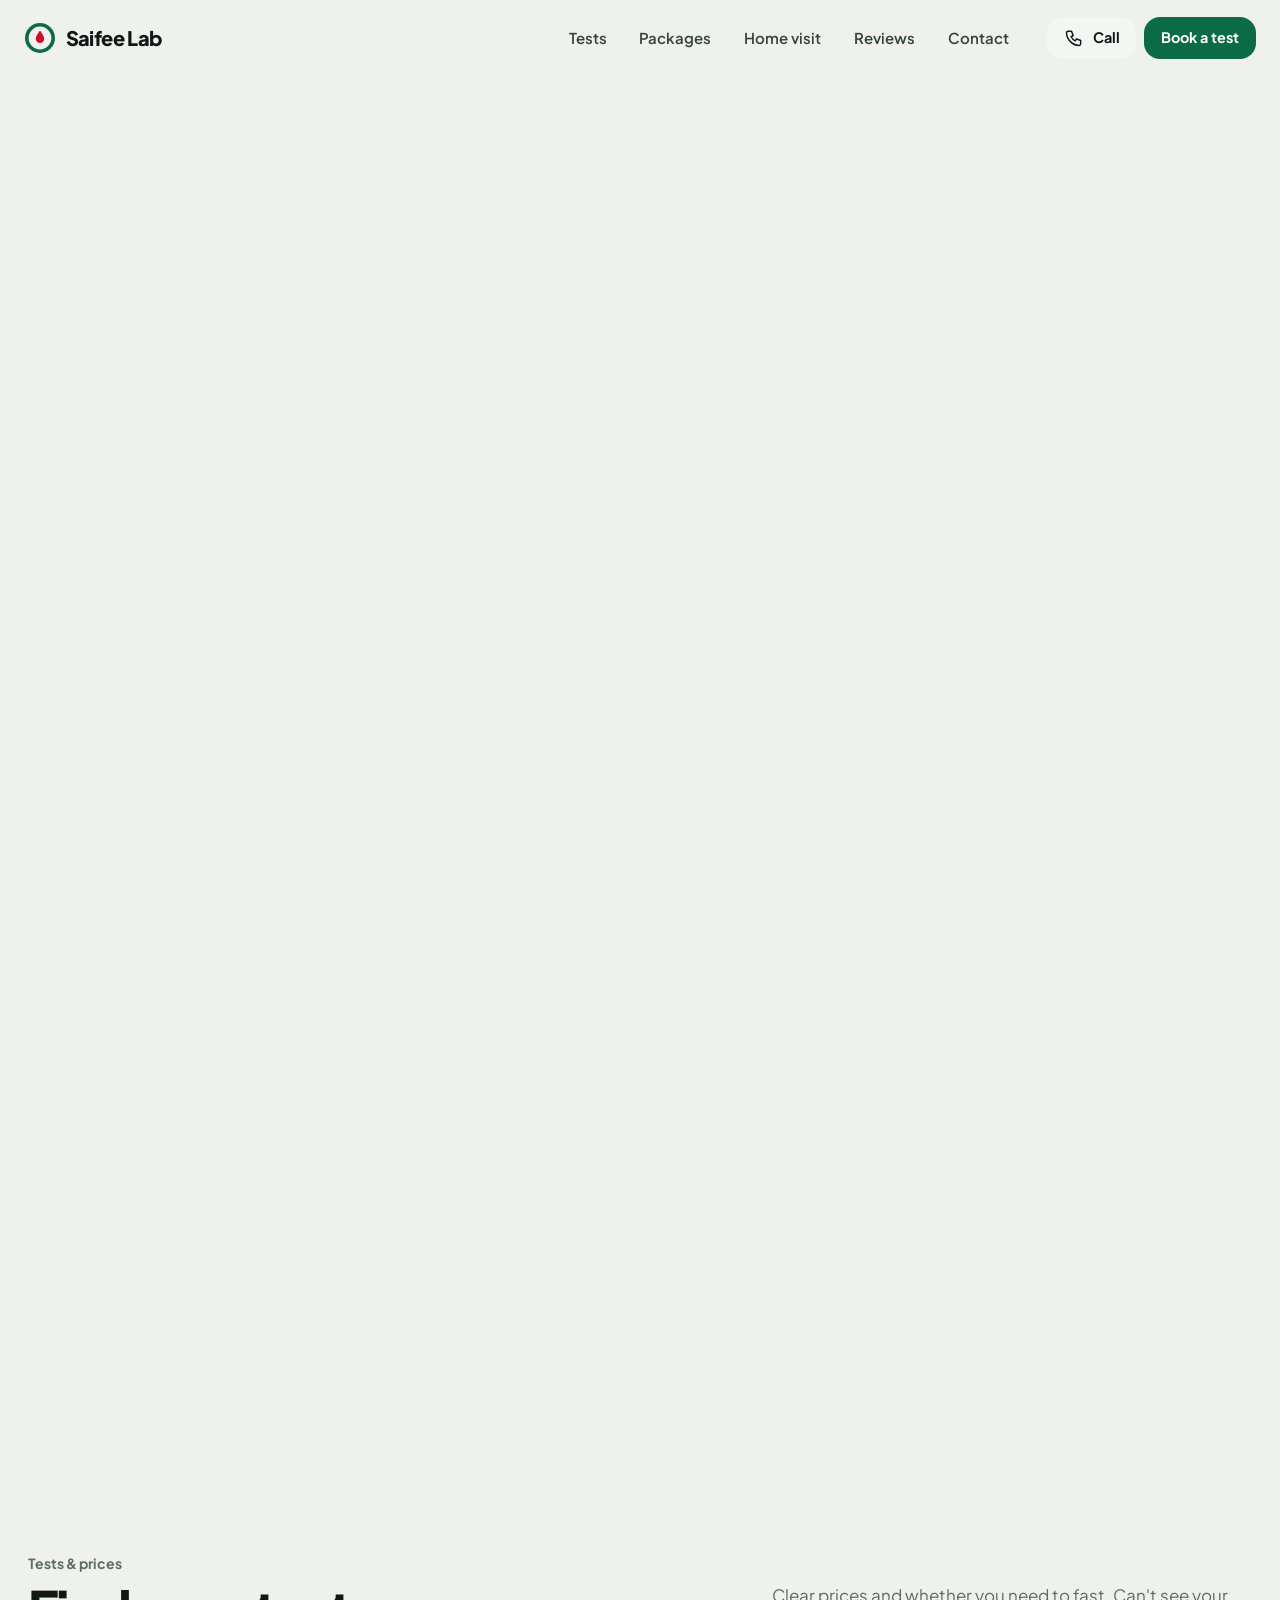
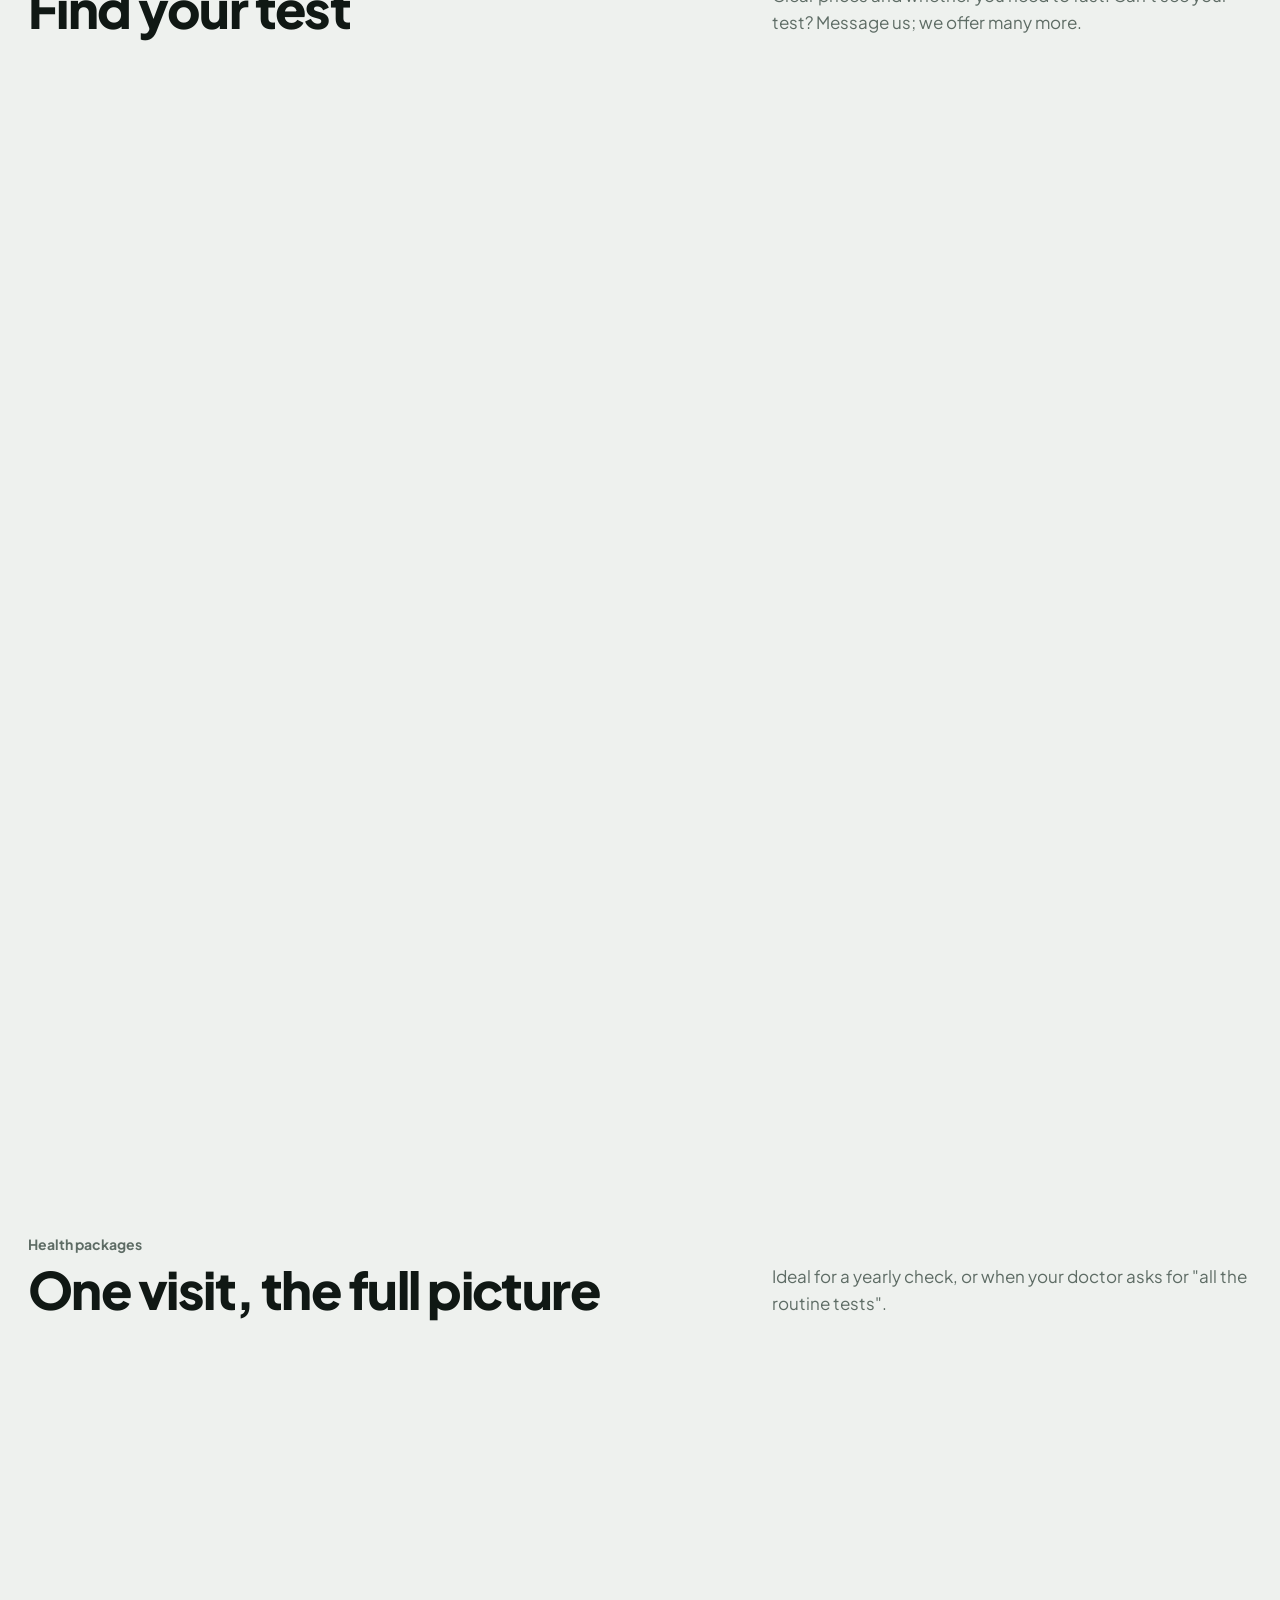
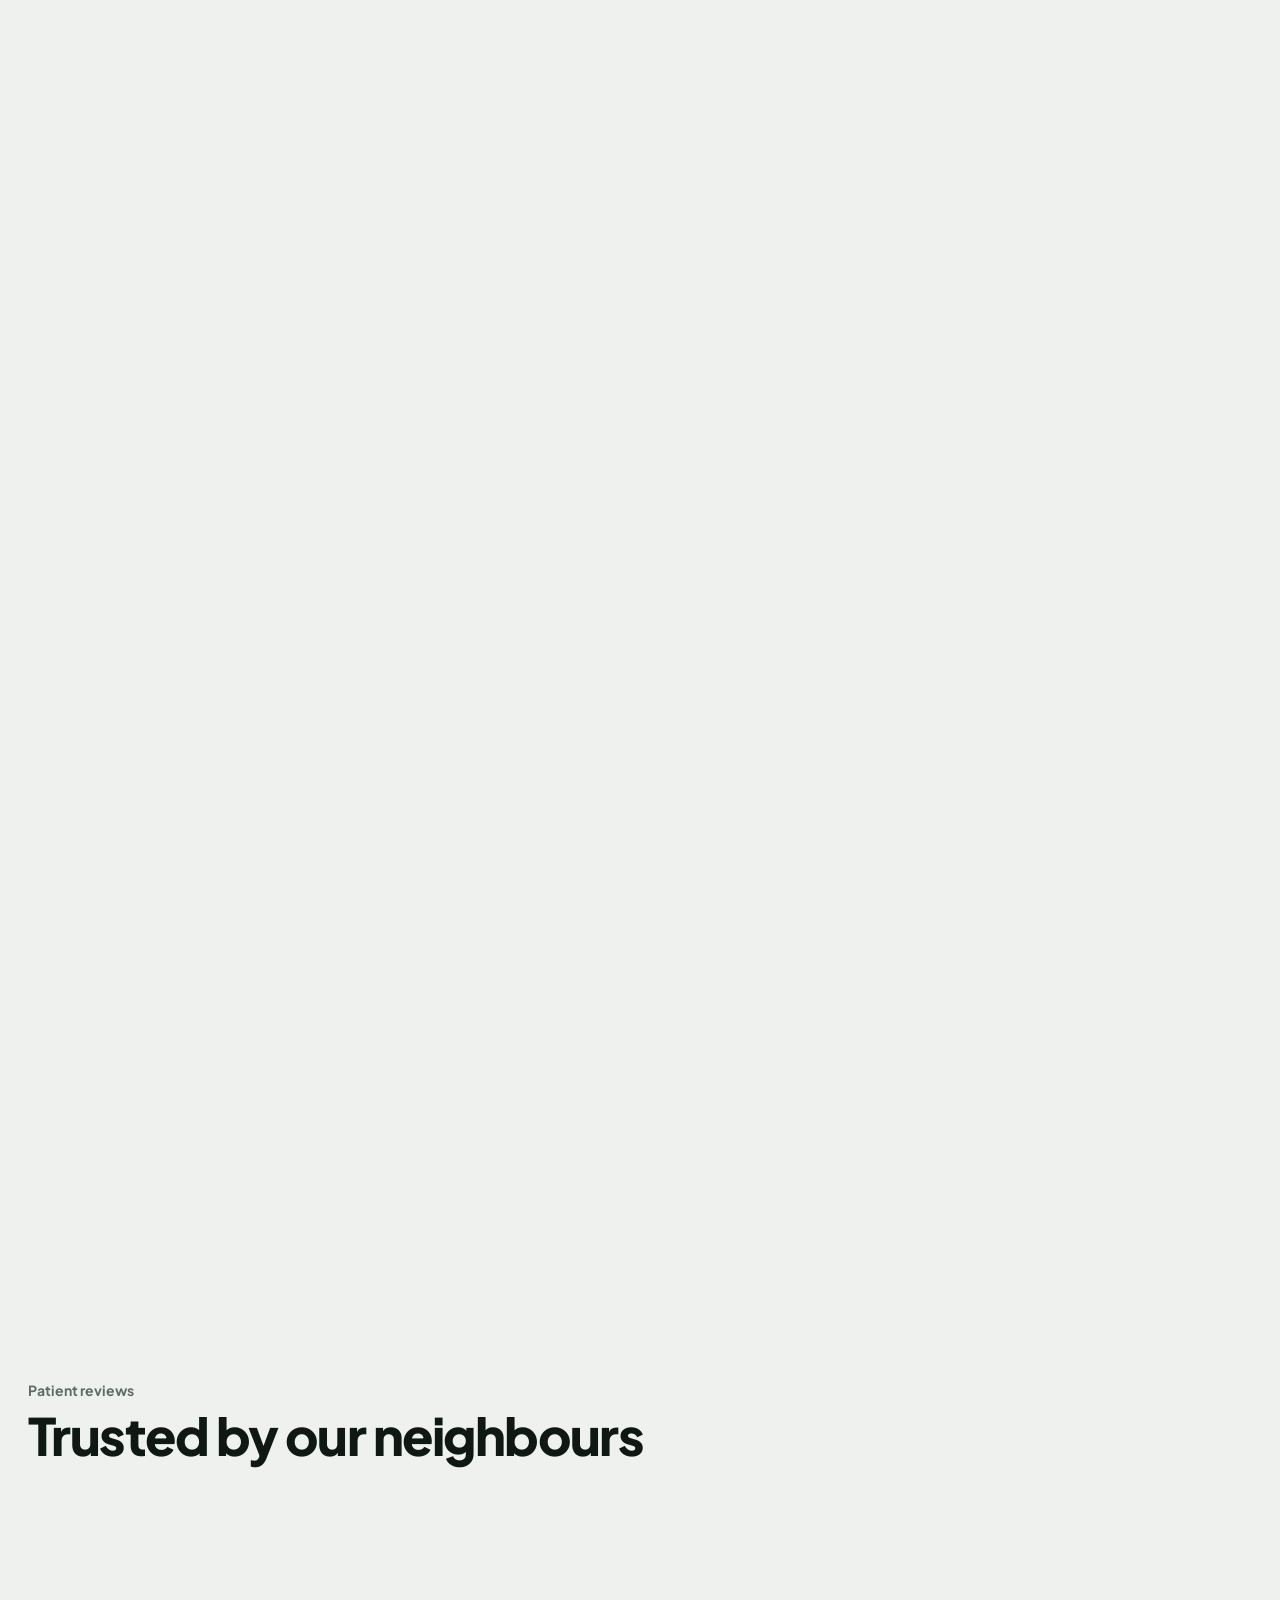
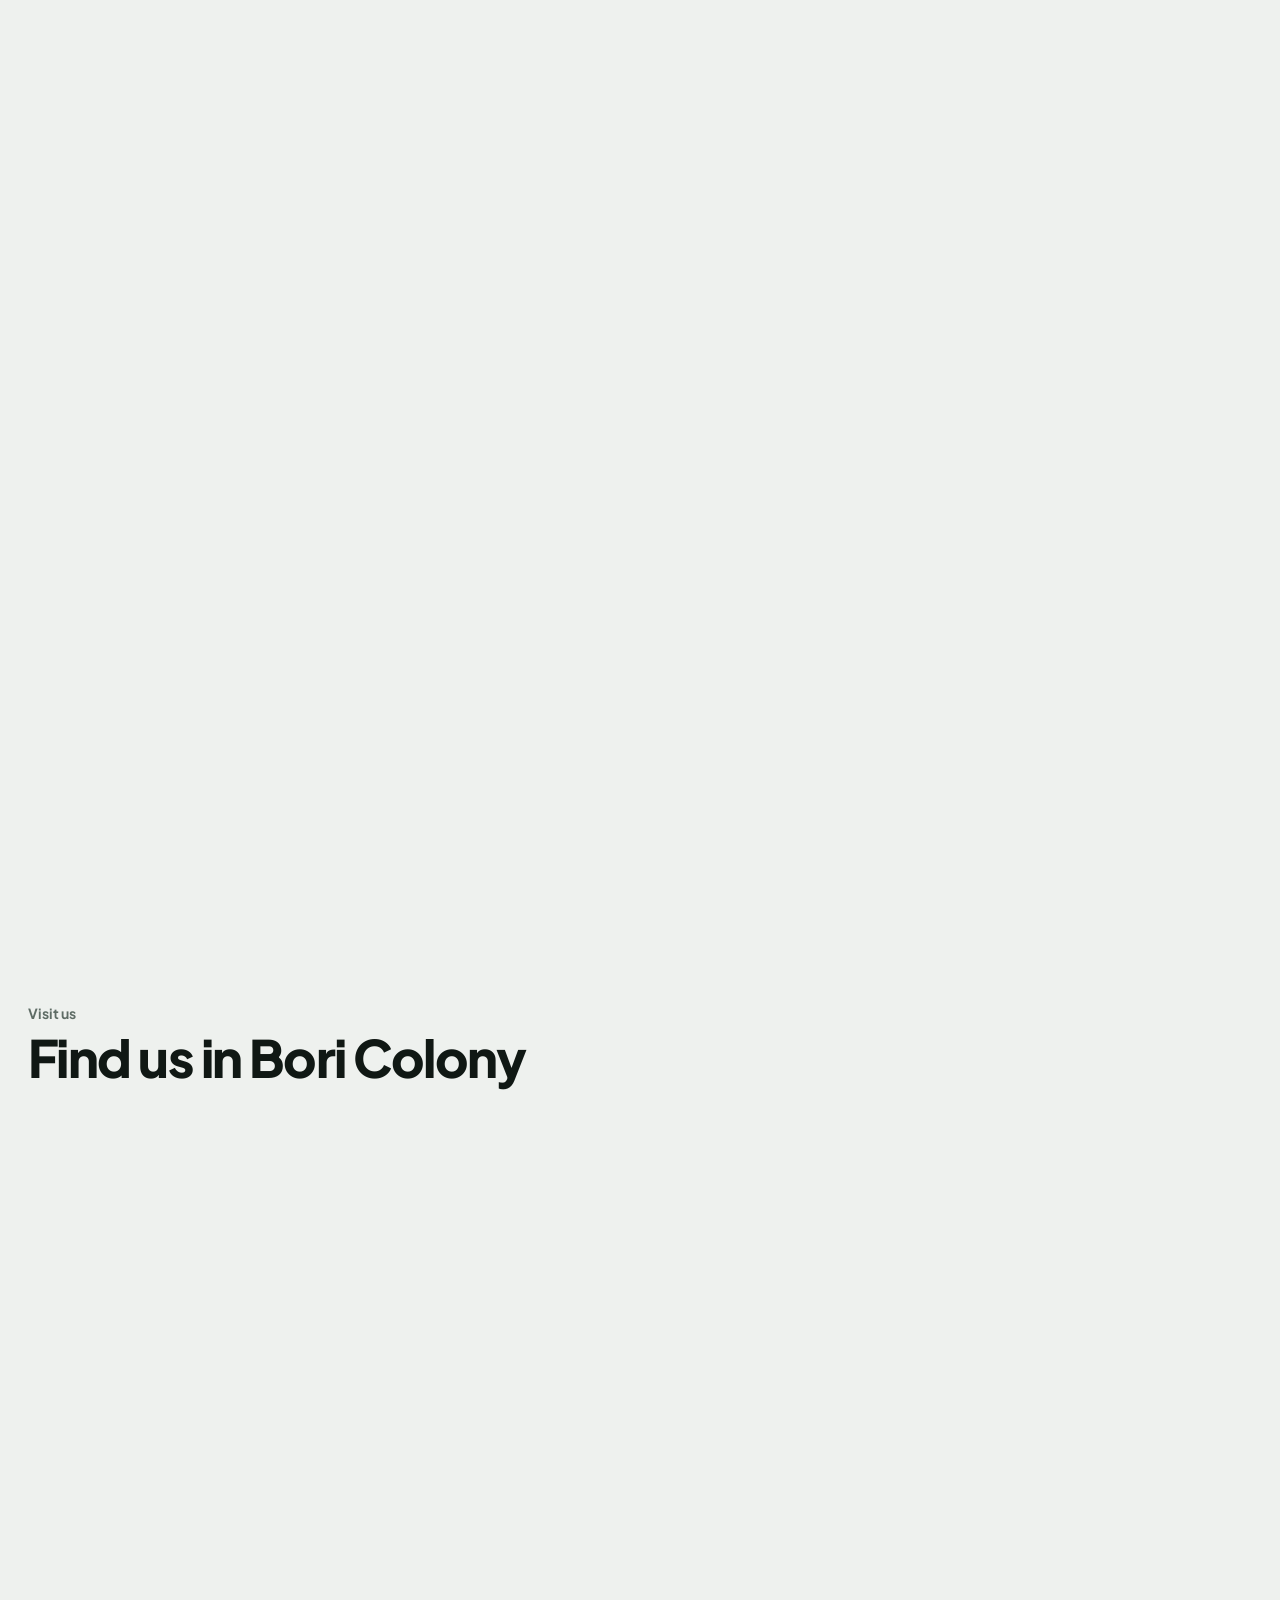
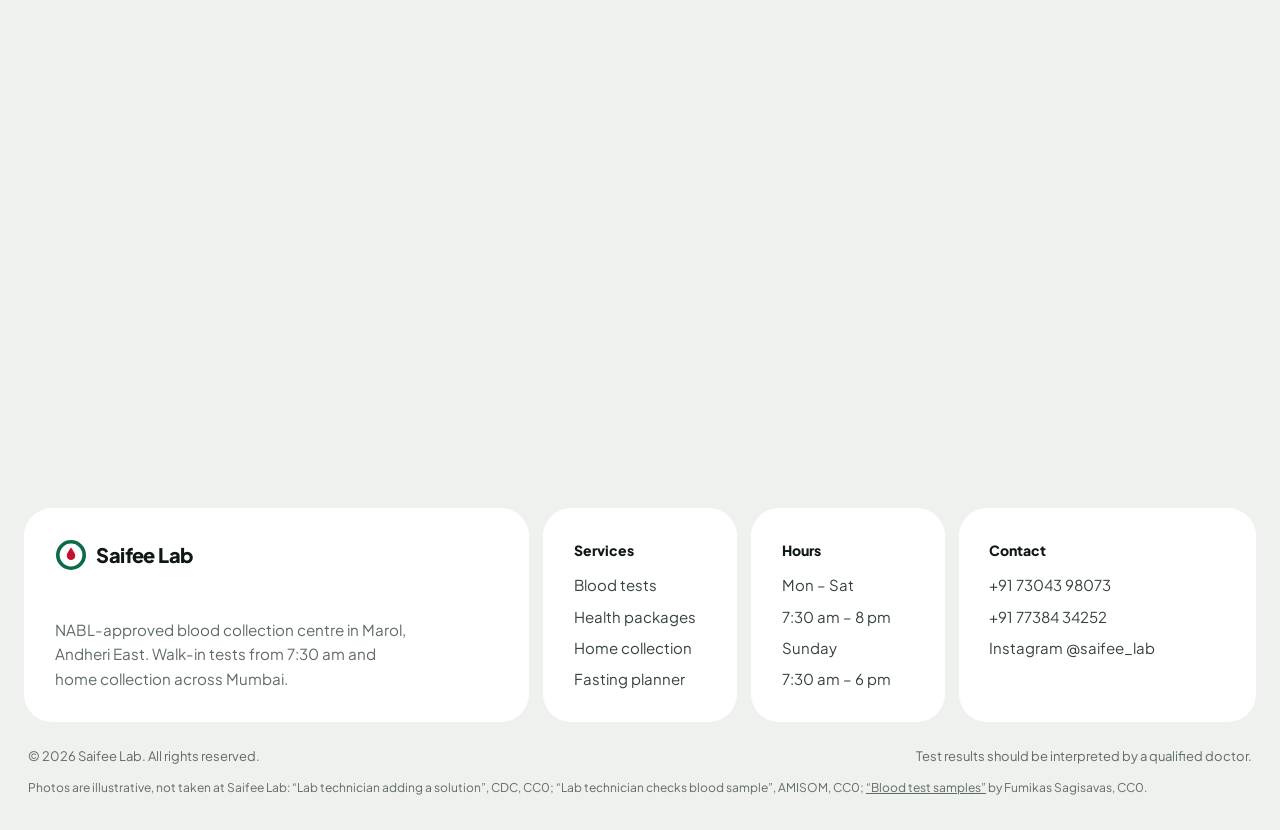
==== commit cb18f58c: "Replace v2 editorial design with bento layout Hero is a bento grid: headline with test search, photo" ====
--- a/v2/index.html
+++ b/v2/index.html
@@ -5,19 +5,16 @@
 <meta name="viewport" content="width=device-width, initial-scale=1">
 <title>Saifee Lab | NABL-approved blood tests in Marol, Andheri East</title>
 <meta name="description" content="Saifee Lab is a NABL-approved blood collection centre at Bori Colony, Marol, Andheri East. Walk in from 7:30 am, or book home sample collection anywhere in Mumbai. Reports on WhatsApp.">
-<meta name="theme-color" content="#0b6b45">
+<meta name="theme-color" content="#eef1ee">
 <meta property="og:type" content="website">
 <meta property="og:title" content="Saifee Lab | Blood tests in Marol, Andheri East">
 <meta property="og:description" content="NABL-approved blood tests. Walk in from 7:30 am or book a home visit anywhere in Mumbai.">
 <meta property="og:image" content="../assets/lab-technician-adding-a-solution.jpg">
 <link rel="icon" href="data:image/svg+xml,%3Csvg xmlns='http://www.w3.org/2000/svg' viewBox='0 0 40 40'%3E%3Ccircle cx='20' cy='20' r='16' fill='none' stroke='%230b6b45' stroke-width='5'/%3E%3Cpath d='M20 11c3 4.3 5 7.4 5 10a5 5 0 0 1-10 0c0-2.6 2-5.7 5-10z' fill='%23c8102e'/%3E%3C/svg%3E">
-<script>
-  document.documentElement.classList.add('js');
-  try { const t = localStorage.getItem('saifee-theme') || (matchMedia('(prefers-color-scheme: dark)').matches ? 'dark' : 'light'); document.documentElement.dataset.theme = t; } catch (e) {}
-</script>
+<script>document.documentElement.classList.add('js')</script>
 <link rel="preconnect" href="https://fonts.googleapis.com">
 <link rel="preconnect" href="https://fonts.gstatic.com" crossorigin>
-<link href="https://fonts.googleapis.com/css2?family=Fraunces:ital,opsz,wght,SOFT@0,9..144,300..600,0..100;1,9..144,300..600,0..100&family=Geist:wght@400;500;600&display=swap" rel="stylesheet">
+<link href="https://fonts.googleapis.com/css2?family=Plus+Jakarta+Sans:wght@400;500;600;700;800&display=swap" rel="stylesheet">
 <link rel="stylesheet" href="styles.css">
 <script type="application/ld+json">
 {"@context":"https://schema.org","@type":"MedicalLaboratory","name":"Saifee Lab","telephone":["+917304398073","+917738434252"],"address":{"@type":"PostalAddress","streetAddress":"Shop no. 4, Marubai Mendonsa Chawl, Old Bazar, near St Lawrence School, Bori Colony, Marol","addressLocality":"Andheri East, Mumbai","postalCode":"400059","addressRegion":"Maharashtra","addressCountry":"IN"},"openingHoursSpecification":[{"@type":"OpeningHoursSpecification","dayOfWeek":["Monday","Tuesday","Wednesday","Thursday","Friday","Saturday"],"opens":"07:30","closes":"20:00"},{"@type":"OpeningHoursSpecification","dayOfWeek":"Sunday","opens":"07:30","closes":"18:00"}],"aggregateRating":{"@type":"AggregateRating","ratingValue":"4.8","reviewCount":"12"},"sameAs":["https://www.instagram.com/saifee_lab/"]}
@@ -25,9 +22,8 @@
 </head>
 <body>
 
-<svg width="0" height="0" style="position:absolute" aria-hidden="true">
-  <defs>
-    <symbol id="i-check" viewBox="0 0 24 24" fill="none" stroke="currentColor" stroke-width="2" stroke-linecap="round" stroke-linejoin="round"><path d="M20 6 9 17l-5-5"/></symbol>
+<svg width="0" height="0" style="position:absolute" aria-hidden="true"><defs>
+  <symbol id="i-check" viewBox="0 0 24 24" fill="none" stroke="currentColor" stroke-width="2" stroke-linecap="round" stroke-linejoin="round"><path d="M20 6 9 17l-5-5"/></symbol>
     <symbol id="i-clock" viewBox="0 0 24 24" fill="none" stroke="currentColor" stroke-width="1.75" stroke-linecap="round" stroke-linejoin="round"><circle cx="12" cy="12" r="9"/><path d="M12 7v5l3 2"/></symbol>
     <symbol id="i-home" viewBox="0 0 24 24" fill="none" stroke="currentColor" stroke-width="1.75" stroke-linecap="round" stroke-linejoin="round"><path d="M3 10.5 12 3l9 7.5"/><path d="M5 9.5V21h14V9.5"/><path d="M10 21v-6h4v6"/></symbol>
     <symbol id="i-shield" viewBox="0 0 24 24" fill="none" stroke="currentColor" stroke-width="1.75" stroke-linecap="round" stroke-linejoin="round"><path d="M12 3 4.5 6v5.5c0 4.6 3.2 8.4 7.5 9.5 4.3-1.1 7.5-4.9 7.5-9.5V6L12 3z"/><path d="m9 12 2 2 4-4"/></symbol>
@@ -47,216 +43,183 @@
     <symbol id="i-lock" viewBox="0 0 24 24" fill="none" stroke="currentColor" stroke-width="1.75" stroke-linecap="round" stroke-linejoin="round"><rect x="4.5" y="10.5" width="15" height="10" rx="2"/><path d="M8 10.5V7a4 4 0 0 1 8 0v3.5"/></symbol>
     <symbol id="logo" viewBox="0 0 40 40"><circle cx="20" cy="20" r="16.5" fill="none" stroke="#0b6b45" stroke-width="4.5"/><path d="M20 10.5c3.2 4.4 5.3 7.6 5.3 10.3a5.3 5.3 0 0 1-10.6 0c0-2.7 2.1-5.9 5.3-10.3z" fill="#c8102e"/></symbol>
   
-    <symbol id="i-sun" viewBox="0 0 24 24" fill="none" stroke="currentColor" stroke-width="1.75" stroke-linecap="round"><circle cx="12" cy="12" r="4"/><path d="M12 2v2M12 20v2M4.9 4.9l1.4 1.4M17.7 17.7l1.4 1.4M2 12h2M20 12h2M4.9 19.1l1.4-1.4M17.7 6.3l1.4-1.4"/></symbol>
-    <symbol id="i-moon" viewBox="0 0 24 24" fill="none" stroke="currentColor" stroke-width="1.75" stroke-linecap="round" stroke-linejoin="round"><path d="M20 14.5A8 8 0 1 1 9.5 4a6.5 6.5 0 0 0 10.5 10.5z"/></symbol>
-  </defs>
-</svg>
+</defs></svg>
 
 <a class="skip" href="#main">Skip to content</a>
 
-<div class="nav-wrap" data-navwrap>
-  <nav class="nav" aria-label="Main">
+<header class="nav" data-nav>
+  <div class="wrap">
     <a class="logo" href="#main" aria-label="Saifee Lab home"><svg aria-hidden="true"><use href="#logo"/></svg><b>Saifee Lab</b></a>
-    <div class="nav__links" id="navlinks">
-      <a href="#services">Services</a>
+    <nav class="nav__links" id="navlinks" aria-label="Main">
       <a href="#tests">Tests</a>
       <a href="#packages">Packages</a>
       <a href="#home-collection">Home visit</a>
+      <a href="#reviews">Reviews</a>
       <a href="#visit">Contact</a>
-    </div>
-    <button class="icon-btn theme" type="button" data-theme-toggle aria-label="Switch colour theme"><svg class="sun" aria-hidden="true"><use href="#i-sun"/></svg><svg class="moon" aria-hidden="true"><use href="#i-moon"/></svg></button>
-    <button class="icon-btn menu-btn" type="button" data-menu aria-controls="navlinks" aria-expanded="false" aria-label="Menu"><svg aria-hidden="true"><use href="#i-menu"/></svg></button>
-    <a class="btn btn--primary btn--sm" href="https://wa.me/917304398073?text=Hi%20Saifee%20Lab%2C%20I%27d%20like%20to%20book%20a%20test." target="_blank" rel="noopener">Book a test</a>
-  </nav>
-</div>
+    </nav>
+    <div class="nav__cta">
+      <a class="btn btn--soft btn--sm" href="tel:+917304398073"><svg><use href="#i-phone"/></svg>Call</a>
+      <a class="btn btn--brand btn--sm" href="https://wa.me/917304398073?text=Hi%20Saifee%20Lab%2C%20I%27d%20like%20to%20book%20a%20test." target="_blank" rel="noopener">Book a test</a>
+    </div>
+    <button class="menu-btn" type="button" data-menu aria-controls="navlinks" aria-expanded="false"><svg aria-hidden="true"><use href="#i-menu"/></svg><span class="sr-only">Menu</span></button>
+  </div>
+</header>
 
 <main id="main">
 
-  <!-- Hero -->
-  <section class="hero">
-    <span class="glow glow--a" aria-hidden="true"></span>
-    <span class="glow glow--b" aria-hidden="true"></span>
-    <div class="container">
-      <div>
-        <p class="rating-row" data-rise style="--i:0"><span class="stars" aria-hidden="true"><svg><use href="#i-star"/></svg><svg><use href="#i-star"/></svg><svg><use href="#i-star"/></svg><svg><use href="#i-star"/></svg><svg><use href="#i-star"/></svg></span><span><b>4.8</b> on Google · 12 reviews</span></p>
-        <h1 class="display reveal-lines">
-          <span class="ln"><span style="--i:0">Blood tests</span></span>
-          <span class="ln"><span style="--i:1">in Marol,</span></span>
-          <span class="ln"><span style="--i:2"><em>done right.</em></span></span>
-        </h1>
-        <p class="lede" data-rise style="--i:2">A NABL-approved collection centre in Bori Colony. Walk in from 7:30 am, or we collect at your home anywhere in Mumbai. Your report arrives on WhatsApp.</p>
-        <div class="hero__actions" data-rise style="--i:3">
-          <a class="btn btn--primary" href="https://wa.me/917304398073?text=Hi%20Saifee%20Lab%2C%20I%27d%20like%20to%20book%20a%20test." target="_blank" rel="noopener"><svg><use href="#i-wa"/></svg>Book on WhatsApp</a>
-          <a class="btn btn--ghost" href="#tests">See tests &amp; prices</a>
-        </div>
-        <ul class="hero__meta plain" data-rise style="--i:4">
-          <li><span class="status-dot" data-open-dot></span><span data-open-now>Open 7:30 am – 8 pm</span></li>
-          <li><svg><use href="#i-home"/></svg>Home collection</li>
-          <li><svg><use href="#i-shield"/></svg>NABL-approved lab</li>
-        </ul>
-      </div>
-
-      <div class="stage" aria-label="Illustration of a sample Saifee Lab report">
-        <div class="report" data-report>
-          <div class="report__top">
-            <div class="report__brand"><svg aria-hidden="true"><use href="#logo"/></svg><div><b>Saifee Lab</b><span>Laboratory report</span></div></div>
-            <span class="pill"><svg><use href="#i-check"/></svg>All in range</span>
+  <!-- Hero bento -->
+  <section class="hero wrap" aria-label="Saifee Lab at a glance">
+    <div class="bento">
+      <div class="tile h-head" data-reveal>
+        <div>
+          <h1>Blood tests in Marol, <em>sorted.</em></h1>
+          <p class="lede">NABL-approved collection at Bori Colony. Walk in from 7:30 am or book a home visit anywhere in Mumbai. Reports on WhatsApp.</p>
+        </div>
+        <div>
+          <form class="finder-hero" data-hero-search role="search">
+            <label><svg aria-hidden="true"><use href="#i-search"/></svg><span class="sr-only">Which test do you need?</span><input name="q" type="search" placeholder="Search a test, e.g. thyroid" list="test-names" autocomplete="off"></label>
+            <button class="btn btn--brand" type="submit">Find test</button>
+          </form>
+          <datalist id="test-names"><option value="CBC"><option value="Thyroid"><option value="Lipid"><option value="HbA1c"><option value="Vitamin D"><option value="Vitamin B12"><option value="Dengue"><option value="Malaria"><option value="Liver"><option value="Kidney"><option value="Urine"><option value="Sugar"></datalist>
+          <div class="hero__actions">
+            <a class="btn btn--brand" href="https://wa.me/917304398073?text=Hi%20Saifee%20Lab%2C%20I%27d%20like%20to%20book%20a%20test." target="_blank" rel="noopener"><svg><use href="#i-wa"/></svg>Book on WhatsApp</a>
+            <a class="btn btn--soft" href="#home-collection"><svg><use href="#i-home"/></svg>Home collection</a>
           </div>
-          <div class="report__who">
-            <div>Test<b>Full Body Check</b></div>
-            <div>Collected<b>7:42 am</b></div>
-            <div>Reported<b>Same day</b></div>
+        </div>
+      </div>
+
+      <figure class="tile tile--photo h-photo" data-reveal style="--d:1"><img src="../assets/lab-technician-adding-a-solution.jpg" width="1600" height="1067" alt="A laboratory technician pipetting samples" fetchpriority="high" style="object-position:40% 50%"><span class="tag-float"><svg><use href="#i-shield"/></svg>NABL-approved lab</span></figure>
+
+      <div class="tile tile--brand h-open" data-reveal style="--d:2"><span class="state"><span class="dot" data-open-dot></span><span data-open-label>Today</span></span><b data-open-now>7:30 am – 8 pm</b></div>
+
+      <a class="tile h-rate" href="#reviews" data-reveal style="--d:3"><b data-count="4.8" data-dec="1">4.8</b><span><span class="stars" aria-label="4.8 out of 5"><svg><use href="#i-star"/></svg><svg><use href="#i-star"/></svg><svg><use href="#i-star"/></svg><svg><use href="#i-star"/></svg><svg><use href="#i-star"/></svg></span><small>12 Google reviews</small></span></a>
+
+      <div class="tile tile--night h-report" data-reveal data-report>
+        <h3><svg><use href="#i-wa"/></svg>Your report, on WhatsApp</h3>
+        <div class="res">Haemoglobin<b>14.2<small>g/dL</small></b><span class="bar"><i style="--a:30%;--w:42%;--n:0"></i></span></div>
+        <div class="res">HbA1c<b>5.4<small>%</small></b><span class="bar"><i style="--a:12%;--w:44%;--n:1"></i></span></div>
+        <div class="res">Vitamin D<b>34<small>ng/mL</small></b><span class="bar"><i style="--a:40%;--w:45%;--n:2"></i></span></div>
+        <p class="illus">Sample report for illustration</p>
+      </div>
+
+      <a class="tile tile--mint h-home" href="#home-collection" data-reveal style="--d:1"><h3>Home collection, anywhere in Mumbai</h3><p>Fasting tests done before breakfast.</p><span class="big">7am</span><span class="go"><svg><use href="#i-arrow"/></svg></span></a>
+
+      <div class="tile h-tests" data-reveal style="--d:2">
+        <h3>Popular tests</h3>
+        <div class="pchips">
+          <button type="button" data-jump="CBC">CBC<b>₹300</b></button>
+          <button type="button" data-jump="Thyroid">Thyroid<b>₹500</b></button>
+          <button type="button" data-jump="Lipid">Lipid<b>₹600</b></button>
+          <button type="button" data-jump="HbA1c">HbA1c<b>₹450</b></button>
+          <button type="button" data-jump="Vitamin D">Vit D<b>₹1,200</b></button>
+          <button type="button" data-jump-pkg>Full body<b>₹1,999</b></button>
+        </div>
+      </div>
+    </div>
+  </section>
+
+  <!-- Why -->
+  <section class="section wrap" aria-labelledby="why-h">
+    <div class="bento">
+      <div class="tile why-a" data-reveal>
+        <div><p class="eyebrow">Why Saifee Lab</p><h2 id="why-h">Your neighbourhood lab, run with care.</h2><p>Families across Marol, Saki Naka and Andheri East come to us because the process is quick, clean and clearly explained.</p></div>
+        <p class="addr"><svg aria-hidden="true"><use href="#logo"/></svg>Shop no. 4, Old Bazar, near St Lawrence School, Bori Colony</p>
+      </div>
+      <figure class="tile tile--photo why-photo" data-reveal style="--d:1"><img src="../assets/lab-technician-checks-blood-sample.webp" width="1024" height="682" alt="A technician examining a sample under a microscope" loading="lazy" style="object-position:30% 50%"><span class="tag-float">Every result checked</span></figure>
+      <div class="tile feat" data-reveal style="--d:2"><span class="ico"><svg><use href="#i-shield"/></svg></span><div><b>NABL-approved processing</b><span>Accredited quality, accepted by any doctor.</span></div></div>
+      <div class="tile feat" data-reveal style="--d:3"><span class="ico"><svg><use href="#i-needle"/></svg></span><div><b>Sealed, single-use kits</b><span>Opened in front of you, every time.</span></div></div>
+      <div class="tile tile--night feat" data-reveal style="--d:2"><span class="ico"><svg><use href="#i-file"/></svg></span><div><b>Same-day reports</b><span>For most routine tests, as a PDF.</span></div></div>
+      <div class="tile feat" data-reveal style="--d:3"><span class="ico"><svg><use href="#i-lock"/></svg></span><div><b>Private by default</b><span>Shared only with you, or your doctor.</span></div></div>
+    </div>
+  </section>
+
+  <!-- Tests -->
+  <section class="section wrap" id="tests" aria-labelledby="tests-h">
+    <div class="sec-title"><div><p class="eyebrow">Tests &amp; prices</p><h2 id="tests-h">Find your test</h2></div><p>Clear prices and whether you need to fast. Can't see your test? Message us; we offer many more.</p></div>
+    <div class="bento">
+      <div class="tile tests-tile" data-reveal>
+        <div class="finder">
+          <label class="search"><span class="sr-only">Search tests</span><svg aria-hidden="true"><use href="#i-search"/></svg><input type="search" placeholder="Search thyroid, sugar, vitamin…" data-test-search autocomplete="off"></label>
+          <div class="chips" role="group" aria-label="Filter by category">
+            <button class="chip" type="button" data-cat="all" aria-pressed="true">All</button>
+            <button class="chip" type="button" data-cat="routine" aria-pressed="false">Routine</button>
+            <button class="chip" type="button" data-cat="diabetes" aria-pressed="false">Diabetes</button>
+            <button class="chip" type="button" data-cat="heart" aria-pressed="false">Heart &amp; organs</button>
+            <button class="chip" type="button" data-cat="thyroid" aria-pressed="false">Thyroid</button>
+            <button class="chip" type="button" data-cat="vitamins" aria-pressed="false">Vitamins</button>
+            <button class="chip" type="button" data-cat="fever" aria-pressed="false">Fever</button>
           </div>
-          <div class="results">
-            <div class="result"><span class="result__name">Haemoglobin</span><span class="result__val">14.2<small>g/dL</small></span><span class="range" style="--lo:30%;--hi:75%;--v:56%;--n:0"><i></i></span></div>
-            <div class="result"><span class="result__name">Fasting glucose</span><span class="result__val">92<small>mg/dL</small></span><span class="range" style="--lo:25%;--hi:65%;--v:44%;--n:1"><i></i></span></div>
-            <div class="result"><span class="result__name">HbA1c</span><span class="result__val">5.4<small>%</small></span><span class="range" style="--lo:10%;--hi:55%;--v:38%;--n:2"><i></i></span></div>
-            <div class="result"><span class="result__name">TSH</span><span class="result__val">2.1<small>µIU/mL</small></span><span class="range" style="--lo:20%;--hi:80%;--v:40%;--n:3"><i></i></span></div>
-            <div class="result"><span class="result__name">Vitamin D</span><span class="result__val">34<small>ng/mL</small></span><span class="range" style="--lo:40%;--hi:90%;--v:58%;--n:4"><i></i></span></div>
-          </div>
-          <div class="report__foot"><span>Verified by pathologist</span><span class="sig">Digitally signed</span></div>
-        </div>
-        <div class="chip-float"><span class="ico"><svg><use href="#i-shield"/></svg></span><b>NABL-approved</b></div>
-        <div class="toast"><span class="ico"><svg><use href="#i-wa"/></svg></span><span><b>Report sent</b>Your PDF is on WhatsApp</span></div>
-        <p class="illus-note">Illustration: what your report looks like</p>
-      </div>
-    </div>
-  </section>
-
-  <!-- Marquee -->
-  <div class="marquee" aria-hidden="true">
-    <div class="marquee__track">
-      <span>Complete Blood Count</span><span>HbA1c</span><span>Lipid Profile</span><span>Thyroid Profile</span><span>Vitamin D</span><span>Liver Function</span><span>Kidney Function</span><span>Dengue NS1</span><span>Vitamin B12</span><span>Full Body Check</span>
-      <span>Complete Blood Count</span><span>HbA1c</span><span>Lipid Profile</span><span>Thyroid Profile</span><span>Vitamin D</span><span>Liver Function</span><span>Kidney Function</span><span>Dengue NS1</span><span>Vitamin B12</span><span>Full Body Check</span>
-    </div>
-  </div>
-
-  <!-- Intro -->
-  <section class="section intro">
-    <div class="container">
-      <p class="label" data-reveal>Your neighbourhood lab</p>
-      <p class="statement" data-reveal style="--d:1">From our centre in <mark>Bori Colony, Marol</mark>, we collect blood samples for families across Andheri East, Saki Naka and Powai, process them at a <mark>NABL-approved laboratory</mark>, and send the report to your phone. No queues, no confusion, <mark>no second visit</mark>.</p>
-      <div class="intro__sign" data-reveal style="--d:2"><svg aria-hidden="true"><use href="#logo"/></svg><span>Saifee Lab · Shop no. 4, Old Bazar, near St Lawrence School</span></div>
-    </div>
-  </section>
-
-  <!-- Services -->
-  <section class="section" id="services" style="padding-top:0">
-    <div class="container">
-      <div class="sec-head">
-        <p class="label">What we do</p>
-        <h2 class="display h2">Everything a test needs, <em>in one place.</em></h2>
-        <p class="lede">From the first prick to the final PDF, one team handles your sample, so nothing gets lost in between.</p>
-      </div>
-      <div class="rows">
-        <a class="row" href="#tests" data-reveal><span class="row__no">01</span><h3>Walk-in blood tests</h3><div><p>No appointment. Sealed single-use kits, a gentle hand, and you're done in about ten minutes.</p><div class="tags"><span>CBC</span><span>Sugar</span><span>Thyroid</span><span>Vitamins</span></div></div><span class="row__go"><svg><use href="#i-arrow"/></svg></span></a>
-        <a class="row" href="#home-collection" data-reveal><span class="row__no">02</span><h3>Home collection</h3><div><p>A trained phlebotomist comes to you from 7 am, ideal for fasting tests and elderly parents.</p><div class="tags"><span>Marol</span><span>Saki Naka</span><span>Andheri</span><span>Powai</span></div></div><span class="row__go"><svg><use href="#i-arrow"/></svg></span></a>
-        <a class="row" href="#packages" data-reveal><span class="row__no">03</span><h3>Health packages</h3><div><p>Several tests, one sample. A clear yearly picture for you or your parents.</p><div class="tags"><span>Full body</span><span>Diabetes care</span><span>Essential</span></div></div><span class="row__go"><svg><use href="#i-arrow"/></svg></span></a>
-        <a class="row" href="#visit" data-reveal><span class="row__no">04</span><h3>Reports on WhatsApp</h3><div><p>A signed PDF on your phone, most routine tests the same day. Questions? Just reply.</p><div class="tags"><span>PDF report</span><span>Same day</span><span>Private</span></div></div><span class="row__go"><svg><use href="#i-arrow"/></svg></span></a>
-      </div>
-    </div>
-  </section>
-
-  <!-- Tests -->
-  <section class="section" id="tests" style="padding-top:0">
-    <div class="container">
-      <div class="sec-head">
-        <p class="label">Tests &amp; prices</p>
-        <h2 class="display h2">Find your test, <em>see the price.</em></h2>
-        <p class="lede">Clear prices and fasting needs for our most-booked tests. Don't see yours? Message us; we offer many more.</p>
-      </div>
-      <div class="finder">
-        <label class="search"><span class="sr-only">Search tests</span><svg aria-hidden="true"><use href="#i-search"/></svg><input type="search" placeholder="Search thyroid, sugar, vitamin…" data-test-search autocomplete="off"></label>
-        <div class="chips" role="group" aria-label="Filter by category">
-          <button class="chip" type="button" data-cat="all" aria-pressed="true">All</button>
-          <button class="chip" type="button" data-cat="routine" aria-pressed="false">Routine</button>
-          <button class="chip" type="button" data-cat="diabetes" aria-pressed="false">Diabetes</button>
-          <button class="chip" type="button" data-cat="heart" aria-pressed="false">Heart &amp; organs</button>
-          <button class="chip" type="button" data-cat="thyroid" aria-pressed="false">Thyroid</button>
-          <button class="chip" type="button" data-cat="vitamins" aria-pressed="false">Vitamins</button>
-          <button class="chip" type="button" data-cat="fever" aria-pressed="false">Fever</button>
-        </div>
-      </div>
-      <div class="tests is-collapsed" data-tests>
-        <article class="test" data-cat="routine" data-reveal><div class="test__top"><h3>Complete Blood Count (CBC)</h3><span class="test__price">₹300</span></div><p>Haemoglobin, white cells and platelets. The first test for tiredness, fever or infection.</p><div class="test__meta"><span class="tag"><svg><use href="#i-check"/></svg>No fasting</span><a class="arrow-link" href="https://wa.me/917304398073?text=Hi%2C%20I%27d%20like%20to%20book%20a%20CBC." target="_blank" rel="noopener">Book<svg><use href="#i-arrow"/></svg></a></div></article>
-        <article class="test" data-cat="diabetes" data-reveal style="--d:1"><div class="test__top"><h3>Blood Sugar, Fasting &amp; PP</h3><span class="test__price">₹150</span></div><p>Two samples: on an empty stomach, and two hours after a meal.</p><div class="test__meta"><span class="tag tag--fast"><svg><use href="#i-clock"/></svg>Fast 8–10 hrs</span><a class="arrow-link" href="https://wa.me/917304398073?text=Hi%2C%20I%27d%20like%20to%20book%20a%20fasting%20sugar%20test." target="_blank" rel="noopener">Book<svg><use href="#i-arrow"/></svg></a></div></article>
-        <article class="test" data-cat="diabetes" data-reveal style="--d:2"><div class="test__top"><h3>HbA1c</h3><span class="test__price">₹450</span></div><p>Your average blood sugar over the last three months.</p><div class="test__meta"><span class="tag"><svg><use href="#i-check"/></svg>No fasting</span><a class="arrow-link" href="https://wa.me/917304398073?text=Hi%2C%20I%27d%20like%20to%20book%20an%20HbA1c%20test." target="_blank" rel="noopener">Book<svg><use href="#i-arrow"/></svg></a></div></article>
-        <article class="test" data-cat="heart" data-reveal><div class="test__top"><h3>Lipid Profile</h3><span class="test__price">₹600</span></div><p>Total cholesterol, triglycerides, HDL and LDL: the heart-health check.</p><div class="test__meta"><span class="tag tag--fast"><svg><use href="#i-clock"/></svg>Fast 10–12 hrs</span><a class="arrow-link" href="https://wa.me/917304398073?text=Hi%2C%20I%27d%20like%20to%20book%20a%20lipid%20profile." target="_blank" rel="noopener">Book<svg><use href="#i-arrow"/></svg></a></div></article>
-        <article class="test" data-cat="thyroid" data-reveal style="--d:1"><div class="test__top"><h3>Thyroid Profile (T3, T4, TSH)</h3><span class="test__price">₹500</span></div><p>Checks an under- or over-active thyroid. Morning samples preferred.</p><div class="test__meta"><span class="tag"><svg><use href="#i-check"/></svg>No fasting</span><a class="arrow-link" href="https://wa.me/917304398073?text=Hi%2C%20I%27d%20like%20to%20book%20a%20thyroid%20profile." target="_blank" rel="noopener">Book<svg><use href="#i-arrow"/></svg></a></div></article>
-        <article class="test" data-cat="heart" data-reveal style="--d:2"><div class="test__top"><h3>Liver Function Test (LFT)</h3><span class="test__price">₹600</span></div><p>Bilirubin, liver enzymes and proteins.</p><div class="test__meta"><span class="tag"><svg><use href="#i-check"/></svg>No fasting</span><a class="arrow-link" href="https://wa.me/917304398073?text=Hi%2C%20I%27d%20like%20to%20book%20an%20LFT." target="_blank" rel="noopener">Book<svg><use href="#i-arrow"/></svg></a></div></article>
-        <article class="test" data-cat="heart" data-reveal><div class="test__top"><h3>Kidney Function Test (KFT)</h3><span class="test__price">₹600</span></div><p>Creatinine, urea, uric acid and electrolytes.</p><div class="test__meta"><span class="tag"><svg><use href="#i-check"/></svg>No fasting</span><a class="arrow-link" href="https://wa.me/917304398073?text=Hi%2C%20I%27d%20like%20to%20book%20a%20KFT." target="_blank" rel="noopener">Book<svg><use href="#i-arrow"/></svg></a></div></article>
-        <article class="test" data-cat="vitamins" data-reveal style="--d:1"><div class="test__top"><h3>Vitamin D (25-OH)</h3><span class="test__price">₹1,200</span></div><p>For bone pain, fatigue and low immunity.</p><div class="test__meta"><span class="tag"><svg><use href="#i-check"/></svg>No fasting</span><a class="arrow-link" href="https://wa.me/917304398073?text=Hi%2C%20I%27d%20like%20to%20book%20a%20Vitamin%20D%20test." target="_blank" rel="noopener">Book<svg><use href="#i-arrow"/></svg></a></div></article>
-        <article class="test" data-cat="vitamins" data-reveal style="--d:2"><div class="test__top"><h3>Vitamin B12</h3><span class="test__price">₹900</span></div><p>For tingling, numbness and tiredness.</p><div class="test__meta"><span class="tag"><svg><use href="#i-check"/></svg>No fasting</span><a class="arrow-link" href="https://wa.me/917304398073?text=Hi%2C%20I%27d%20like%20to%20book%20a%20Vitamin%20B12%20test." target="_blank" rel="noopener">Book<svg><use href="#i-arrow"/></svg></a></div></article>
-        <article class="test" data-cat="fever" data-reveal><div class="test__top"><h3>Dengue NS1 Antigen</h3><span class="test__price">₹600</span></div><p>Detects dengue in the first five days of fever.</p><div class="test__meta"><span class="tag"><svg><use href="#i-check"/></svg>No fasting</span><a class="arrow-link" href="https://wa.me/917304398073?text=Hi%2C%20I%27d%20like%20to%20book%20a%20Dengue%20NS1%20test." target="_blank" rel="noopener">Book<svg><use href="#i-arrow"/></svg></a></div></article>
-        <article class="test" data-cat="fever" data-reveal style="--d:1"><div class="test__top"><h3>Malaria Antigen &amp; Smear</h3><span class="test__price">₹400</span></div><p>Rapid test plus a slide read under the microscope.</p><div class="test__meta"><span class="tag"><svg><use href="#i-check"/></svg>No fasting</span><a class="arrow-link" href="https://wa.me/917304398073?text=Hi%2C%20I%27d%20like%20to%20book%20a%20malaria%20test." target="_blank" rel="noopener">Book<svg><use href="#i-arrow"/></svg></a></div></article>
-        <article class="test" data-cat="fever" data-reveal style="--d:2"><div class="test__top"><h3>Typhoid (Widal) &amp; CRP</h3><span class="test__price">₹600</span></div><p>For a fever that won't settle, and how much inflammation there is.</p><div class="test__meta"><span class="tag"><svg><use href="#i-check"/></svg>No fasting</span><a class="arrow-link" href="https://wa.me/917304398073?text=Hi%2C%20I%27d%20like%20to%20book%20a%20Widal%20and%20CRP%20test." target="_blank" rel="noopener">Book<svg><use href="#i-arrow"/></svg></a></div></article>
-        <article class="test" data-cat="routine" data-reveal><div class="test__top"><h3>Urine Routine</h3><span class="test__price">₹150</span></div><p>Bring a first-morning sample in our sterile container.</p><div class="test__meta"><span class="tag"><svg><use href="#i-check"/></svg>Morning sample</span><a class="arrow-link" href="https://wa.me/917304398073?text=Hi%2C%20I%27d%20like%20to%20book%20a%20urine%20routine." target="_blank" rel="noopener">Book<svg><use href="#i-arrow"/></svg></a></div></article>
-        <article class="test" data-cat="routine" data-reveal style="--d:1"><div class="test__top"><h3>PT / INR</h3><span class="test__price">₹500</span></div><p>Blood clotting time, before surgery or on blood thinners.</p><div class="test__meta"><span class="tag"><svg><use href="#i-check"/></svg>No fasting</span><a class="arrow-link" href="https://wa.me/917304398073?text=Hi%2C%20I%27d%20like%20to%20book%20a%20PT%2FINR%20test." target="_blank" rel="noopener">Book<svg><use href="#i-arrow"/></svg></a></div></article>
-        <article class="test" data-cat="heart" data-reveal style="--d:2"><div class="test__top"><h3>Uric Acid</h3><span class="test__price">₹200</span></div><p>For joint pain and gout.</p><div class="test__meta"><span class="tag"><svg><use href="#i-check"/></svg>No fasting</span><a class="arrow-link" href="https://wa.me/917304398073?text=Hi%2C%20I%27d%20like%20to%20book%20a%20uric%20acid%20test." target="_blank" rel="noopener">Book<svg><use href="#i-arrow"/></svg></a></div></article>
+        </div>
+        <div class="tests is-collapsed" data-tests>
+          <article class="test" data-cat="routine" data-reveal><div class="test__top"><h3>Complete Blood Count (CBC)</h3><span class="test__price">₹300</span></div><p>Haemoglobin, white cells and platelets. The first test for tiredness, fever or infection.</p><div class="test__meta"><span class="tag"><svg><use href="#i-check"/></svg>No fasting</span><a class="textlink" href="https://wa.me/917304398073?text=Hi%2C%20I%27d%20like%20to%20book%20a%20CBC." target="_blank" rel="noopener">Book<svg><use href="#i-arrow"/></svg></a></div></article>
+        <article class="test" data-cat="diabetes" data-reveal style="--d:1"><div class="test__top"><h3>Blood Sugar, Fasting &amp; PP</h3><span class="test__price">₹150</span></div><p>Two samples: on an empty stomach, and two hours after a meal.</p><div class="test__meta"><span class="tag tag--fast"><svg><use href="#i-clock"/></svg>Fast 8–10 hrs</span><a class="textlink" href="https://wa.me/917304398073?text=Hi%2C%20I%27d%20like%20to%20book%20a%20fasting%20sugar%20test." target="_blank" rel="noopener">Book<svg><use href="#i-arrow"/></svg></a></div></article>
+        <article class="test" data-cat="diabetes" data-reveal style="--d:2"><div class="test__top"><h3>HbA1c</h3><span class="test__price">₹450</span></div><p>Your average blood sugar over the last three months.</p><div class="test__meta"><span class="tag"><svg><use href="#i-check"/></svg>No fasting</span><a class="textlink" href="https://wa.me/917304398073?text=Hi%2C%20I%27d%20like%20to%20book%20an%20HbA1c%20test." target="_blank" rel="noopener">Book<svg><use href="#i-arrow"/></svg></a></div></article>
+        <article class="test" data-cat="heart" data-reveal><div class="test__top"><h3>Lipid Profile</h3><span class="test__price">₹600</span></div><p>Total cholesterol, triglycerides, HDL and LDL: the heart-health check.</p><div class="test__meta"><span class="tag tag--fast"><svg><use href="#i-clock"/></svg>Fast 10–12 hrs</span><a class="textlink" href="https://wa.me/917304398073?text=Hi%2C%20I%27d%20like%20to%20book%20a%20lipid%20profile." target="_blank" rel="noopener">Book<svg><use href="#i-arrow"/></svg></a></div></article>
+        <article class="test" data-cat="thyroid" data-reveal style="--d:1"><div class="test__top"><h3>Thyroid Profile (T3, T4, TSH)</h3><span class="test__price">₹500</span></div><p>Checks an under- or over-active thyroid. Morning samples preferred.</p><div class="test__meta"><span class="tag"><svg><use href="#i-check"/></svg>No fasting</span><a class="textlink" href="https://wa.me/917304398073?text=Hi%2C%20I%27d%20like%20to%20book%20a%20thyroid%20profile." target="_blank" rel="noopener">Book<svg><use href="#i-arrow"/></svg></a></div></article>
+        <article class="test" data-cat="heart" data-reveal style="--d:2"><div class="test__top"><h3>Liver Function Test (LFT)</h3><span class="test__price">₹600</span></div><p>Bilirubin, liver enzymes and proteins.</p><div class="test__meta"><span class="tag"><svg><use href="#i-check"/></svg>No fasting</span><a class="textlink" href="https://wa.me/917304398073?text=Hi%2C%20I%27d%20like%20to%20book%20an%20LFT." target="_blank" rel="noopener">Book<svg><use href="#i-arrow"/></svg></a></div></article>
+        <article class="test" data-cat="heart" data-reveal><div class="test__top"><h3>Kidney Function Test (KFT)</h3><span class="test__price">₹600</span></div><p>Creatinine, urea, uric acid and electrolytes.</p><div class="test__meta"><span class="tag"><svg><use href="#i-check"/></svg>No fasting</span><a class="textlink" href="https://wa.me/917304398073?text=Hi%2C%20I%27d%20like%20to%20book%20a%20KFT." target="_blank" rel="noopener">Book<svg><use href="#i-arrow"/></svg></a></div></article>
+        <article class="test" data-cat="vitamins" data-reveal style="--d:1"><div class="test__top"><h3>Vitamin D (25-OH)</h3><span class="test__price">₹1,200</span></div><p>For bone pain, fatigue and low immunity.</p><div class="test__meta"><span class="tag"><svg><use href="#i-check"/></svg>No fasting</span><a class="textlink" href="https://wa.me/917304398073?text=Hi%2C%20I%27d%20like%20to%20book%20a%20Vitamin%20D%20test." target="_blank" rel="noopener">Book<svg><use href="#i-arrow"/></svg></a></div></article>
+        <article class="test" data-cat="vitamins" data-reveal style="--d:2"><div class="test__top"><h3>Vitamin B12</h3><span class="test__price">₹900</span></div><p>For tingling, numbness and tiredness.</p><div class="test__meta"><span class="tag"><svg><use href="#i-check"/></svg>No fasting</span><a class="textlink" href="https://wa.me/917304398073?text=Hi%2C%20I%27d%20like%20to%20book%20a%20Vitamin%20B12%20test." target="_blank" rel="noopener">Book<svg><use href="#i-arrow"/></svg></a></div></article>
+        <article class="test" data-cat="fever" data-reveal><div class="test__top"><h3>Dengue NS1 Antigen</h3><span class="test__price">₹600</span></div><p>Detects dengue in the first five days of fever.</p><div class="test__meta"><span class="tag"><svg><use href="#i-check"/></svg>No fasting</span><a class="textlink" href="https://wa.me/917304398073?text=Hi%2C%20I%27d%20like%20to%20book%20a%20Dengue%20NS1%20test." target="_blank" rel="noopener">Book<svg><use href="#i-arrow"/></svg></a></div></article>
+        <article class="test" data-cat="fever" data-reveal style="--d:1"><div class="test__top"><h3>Malaria Antigen &amp; Smear</h3><span class="test__price">₹400</span></div><p>Rapid test plus a slide read under the microscope.</p><div class="test__meta"><span class="tag"><svg><use href="#i-check"/></svg>No fasting</span><a class="textlink" href="https://wa.me/917304398073?text=Hi%2C%20I%27d%20like%20to%20book%20a%20malaria%20test." target="_blank" rel="noopener">Book<svg><use href="#i-arrow"/></svg></a></div></article>
+        <article class="test" data-cat="fever" data-reveal style="--d:2"><div class="test__top"><h3>Typhoid (Widal) &amp; CRP</h3><span class="test__price">₹600</span></div><p>For a fever that won't settle, and how much inflammation there is.</p><div class="test__meta"><span class="tag"><svg><use href="#i-check"/></svg>No fasting</span><a class="textlink" href="https://wa.me/917304398073?text=Hi%2C%20I%27d%20like%20to%20book%20a%20Widal%20and%20CRP%20test." target="_blank" rel="noopener">Book<svg><use href="#i-arrow"/></svg></a></div></article>
+        <article class="test" data-cat="routine" data-reveal><div class="test__top"><h3>Urine Routine</h3><span class="test__price">₹150</span></div><p>Bring a first-morning sample in our sterile container.</p><div class="test__meta"><span class="tag"><svg><use href="#i-check"/></svg>Morning sample</span><a class="textlink" href="https://wa.me/917304398073?text=Hi%2C%20I%27d%20like%20to%20book%20a%20urine%20routine." target="_blank" rel="noopener">Book<svg><use href="#i-arrow"/></svg></a></div></article>
+        <article class="test" data-cat="routine" data-reveal style="--d:1"><div class="test__top"><h3>PT / INR</h3><span class="test__price">₹500</span></div><p>Blood clotting time, before surgery or on blood thinners.</p><div class="test__meta"><span class="tag"><svg><use href="#i-check"/></svg>No fasting</span><a class="textlink" href="https://wa.me/917304398073?text=Hi%2C%20I%27d%20like%20to%20book%20a%20PT%2FINR%20test." target="_blank" rel="noopener">Book<svg><use href="#i-arrow"/></svg></a></div></article>
+        <article class="test" data-cat="heart" data-reveal style="--d:2"><div class="test__top"><h3>Uric Acid</h3><span class="test__price">₹200</span></div><p>For joint pain and gout.</p><div class="test__meta"><span class="tag"><svg><use href="#i-check"/></svg>No fasting</span><a class="textlink" href="https://wa.me/917304398073?text=Hi%2C%20I%27d%20like%20to%20book%20a%20uric%20acid%20test." target="_blank" rel="noopener">Book<svg><use href="#i-arrow"/></svg></a></div></article>
       
-      </div>
-      <button class="btn btn--ghost btn--block more" type="button" data-more>Show all 15 tests</button>
-      <p class="empty" data-empty>No test matches that search. <a class="arrow-link" href="https://wa.me/917304398073?text=Hi%2C%20do%20you%20offer%20this%20test%3F" target="_blank" rel="noopener">Ask us on WhatsApp<svg><use href="#i-arrow"/></svg></a></p>
-      <p class="note">Prices include collection at the centre. A doctor's prescription is welcome but not required for routine tests.</p>
+        </div>
+        <button class="btn btn--soft btn--block more" type="button" data-more>Show all 15 tests</button>
+        <p class="empty" data-empty>No test matches that search. <a class="textlink" href="https://wa.me/917304398073?text=Hi%2C%20do%20you%20offer%20this%20test%3F" target="_blank" rel="noopener">Ask us on WhatsApp<svg><use href="#i-arrow"/></svg></a></p>
+        <p class="note">Prices include collection at the centre. A doctor's prescription is welcome but not required for routine tests.</p>
+      </div>
     </div>
   </section>
 
   <!-- Packages -->
-  <section class="section" id="packages" style="padding-top:0">
-    <div class="container">
-      <div class="sec-head">
-        <p class="label">Health packages</p>
-        <h2 class="display h2">One visit, <em>the full picture.</em></h2>
-        <p class="lede">Ideal for a yearly check, or when your doctor asks for "all the routine tests".</p>
-      </div>
-      <div class="pkgs">
-        <article class="pkg" data-reveal>
-          <h3>Diabetes Care</h3><p class="pkg__for">For anyone monitoring blood sugar</p>
-          <p class="pkg__price">₹799</p>
-          <ul class="plain"><li><svg><use href="#i-check"/></svg>Fasting &amp; PP blood sugar</li><li><svg><use href="#i-check"/></svg>HbA1c (3-month average)</li><li><svg><use href="#i-check"/></svg>Kidney function</li><li><svg><use href="#i-check"/></svg>Urine routine</li></ul>
-          <a class="btn btn--ghost btn--block" href="https://wa.me/917304398073?text=Hi%2C%20I%27d%20like%20to%20book%20the%20Diabetes%20Care%20package." target="_blank" rel="noopener">Book this package</a><p class="pkg__note">Fast 8–10 hours</p>
-        </article>
-        <article class="pkg pkg--hero" data-reveal style="--d:1">
-          <span class="pkg__flag">Most booked</span>
-          <h3>Full Body Check</h3><p class="pkg__for">A complete yearly picture of your health</p>
-          <p class="pkg__price">₹1,999</p>
-          <ul class="plain"><li><svg><use href="#i-check"/></svg>Complete blood count</li><li><svg><use href="#i-check"/></svg>Fasting sugar &amp; HbA1c</li><li><svg><use href="#i-check"/></svg>Lipid profile</li><li><svg><use href="#i-check"/></svg>Liver &amp; kidney function</li><li><svg><use href="#i-check"/></svg>Thyroid profile (T3, T4, TSH)</li><li><svg><use href="#i-check"/></svg>Vitamin D &amp; B12</li><li><svg><use href="#i-check"/></svg>Urine routine</li></ul>
-          <a class="btn btn--primary btn--block" href="https://wa.me/917304398073?text=Hi%2C%20I%27d%20like%20to%20book%20the%20Full%20Body%20Check." target="_blank" rel="noopener">Book this package</a><p class="pkg__note">Fast 10–12 hours · free home collection</p>
-        </article>
-        <article class="pkg" data-reveal style="--d:2">
-          <h3>Essential Check</h3><p class="pkg__for">The basics, for a routine check-up</p>
-          <p class="pkg__price">₹999</p>
-          <ul class="plain"><li><svg><use href="#i-check"/></svg>Complete blood count</li><li><svg><use href="#i-check"/></svg>Fasting blood sugar</li><li><svg><use href="#i-check"/></svg>Lipid profile</li><li><svg><use href="#i-check"/></svg>Liver &amp; kidney function</li><li><svg><use href="#i-check"/></svg>Urine routine</li></ul>
-          <a class="btn btn--ghost btn--block" href="https://wa.me/917304398073?text=Hi%2C%20I%27d%20like%20to%20book%20the%20Essential%20Check." target="_blank" rel="noopener">Book this package</a><p class="pkg__note">Fast 10–12 hours</p>
-        </article>
-      </div>
+  <section class="section wrap" id="packages" aria-labelledby="pkg-h">
+    <div class="sec-title"><div><p class="eyebrow">Health packages</p><h2 id="pkg-h">One visit, the full picture</h2></div><p>Ideal for a yearly check, or when your doctor asks for "all the routine tests".</p></div>
+    <div class="bento">
+      <article class="tile pkg" data-reveal>
+        <h3>Diabetes Care</h3><p class="pkg__for">For anyone monitoring blood sugar</p><p class="pkg__price">₹799</p>
+        <ul class="plain"><li><svg><use href="#i-check"/></svg>Fasting &amp; PP blood sugar</li><li><svg><use href="#i-check"/></svg>HbA1c (3-month average)</li><li><svg><use href="#i-check"/></svg>Kidney function</li><li><svg><use href="#i-check"/></svg>Urine routine</li></ul>
+        <a class="btn btn--soft btn--block" href="https://wa.me/917304398073?text=Hi%2C%20I%27d%20like%20to%20book%20the%20Diabetes%20Care%20package." target="_blank" rel="noopener">Book this package</a><p class="pkg__note">Fast 8–10 hours</p>
+      </article>
+      <article class="tile pkg pkg--hero" id="pkg-full" data-reveal style="--d:1">
+        <span class="pkg__flag">Most booked</span>
+        <h3>Full Body Check</h3><p class="pkg__for">A complete yearly picture of your health</p><p class="pkg__price">₹1,999</p>
+        <ul class="plain"><li><svg><use href="#i-check"/></svg>Complete blood count</li><li><svg><use href="#i-check"/></svg>Fasting sugar &amp; HbA1c</li><li><svg><use href="#i-check"/></svg>Lipid profile</li><li><svg><use href="#i-check"/></svg>Liver &amp; kidney function</li><li><svg><use href="#i-check"/></svg>Thyroid profile (T3, T4, TSH)</li><li><svg><use href="#i-check"/></svg>Vitamin D &amp; B12</li><li><svg><use href="#i-check"/></svg>Urine routine</li></ul>
+        <a class="btn btn--white btn--block" href="https://wa.me/917304398073?text=Hi%2C%20I%27d%20like%20to%20book%20the%20Full%20Body%20Check." target="_blank" rel="noopener">Book this package</a><p class="pkg__note">Fast 10–12 hours · free home collection</p>
+      </article>
+      <article class="tile pkg" data-reveal style="--d:2">
+        <h3>Essential Check</h3><p class="pkg__for">The basics, for a routine check-up</p><p class="pkg__price">₹999</p>
+        <ul class="plain"><li><svg><use href="#i-check"/></svg>Complete blood count</li><li><svg><use href="#i-check"/></svg>Fasting blood sugar</li><li><svg><use href="#i-check"/></svg>Lipid profile</li><li><svg><use href="#i-check"/></svg>Liver &amp; kidney function</li><li><svg><use href="#i-check"/></svg>Urine routine</li></ul>
+        <a class="btn btn--soft btn--block" href="https://wa.me/917304398073?text=Hi%2C%20I%27d%20like%20to%20book%20the%20Essential%20Check." target="_blank" rel="noopener">Book this package</a><p class="pkg__note">Fast 10–12 hours</p>
+      </article>
     </div>
   </section>
 
   <!-- Home collection -->
-  <section class="section" id="home-collection" style="padding-top:0">
-    <div class="container">
-      <div class="home">
-        <div class="home__media">
-          <figure data-reveal="clip"><img src="../assets/blood-test-samples.jpg" width="1600" height="1200" alt="Labelled blood sample tubes in a rack, ready for testing" loading="lazy"></figure>
-          <div class="home__badge"><span><b>7 am</b>first home<br>visits</span></div>
-        </div>
+  <section class="section wrap" id="home-collection" aria-labelledby="home-h">
+    <div class="bento">
+      <div class="tile tile--mint home-a" data-reveal>
+        <p class="eyebrow">Home sample collection</p>
+        <h2 id="home-h">We come to you.</h2>
+        <p>Ideal for fasting tests, elderly parents and busy mornings.</p>
+        <ol class="steps plain">
+          <li><div><b>Book on WhatsApp or call</b><p>Share your address, time and tests, or a photo of the prescription.</p></div></li>
+          <li><div><b>We collect at your door</b><p>A trained phlebotomist with a sealed kit, from 7 am.</p></div></li>
+          <li><div><b>Report on your phone</b><p>Tested at a NABL-approved lab and sent as a PDF.</p></div></li>
+        </ol>
+      </div>
+      <figure class="tile tile--photo home-photo" data-reveal style="--d:1"><img src="../assets/blood-test-samples.jpg" width="1600" height="1200" alt="Labelled blood sample tubes in a rack" loading="lazy"><span class="tag-float">Labelled &amp; sealed</span></figure>
+      <div class="tile home-areas" data-reveal style="--d:2"><h3>Areas we cover</h3><div class="areas"><span>Marol</span><span>Saki Naka</span><span>Chakala</span><span>Andheri East</span><span>Andheri West</span><span>JB Nagar</span><span>Powai</span><span>+ all Mumbai</span></div></div>
+      <div class="tile tile--brand home-time" data-reveal style="--d:3"><b>7 am</b><span>First home visits, so fasting tests come before breakfast.</span></div>
+
+      <div class="tile tile--night planner" id="planner" data-reveal>
         <div>
-          <p class="label">Home sample collection</p>
-          <h2 class="display h2" style="margin-top:1.25rem">We come <em>to you.</em></h2>
-          <p class="lede" style="margin-top:1.25rem">Anywhere in Mumbai. Perfect for fasting tests, elderly parents and busy mornings.</p>
-          <ol class="steps plain">
-            <li data-reveal><div><b>Book on WhatsApp or call</b><p>Share your address, time and tests, or a photo of the prescription.</p></div></li>
-            <li data-reveal style="--d:1"><div><b>We collect at your door</b><p>A trained phlebotomist with a sealed kit, from 7 am.</p></div></li>
-            <li data-reveal style="--d:2"><div><b>Report on your phone</b><p>Tested at a NABL-approved lab, sent to you as a PDF.</p></div></li>
-          </ol>
-        </div>
-      </div>
-
-      <div class="planner" id="planner" data-reveal>
-        <div>
-          <h3>When should you <em>give your sample?</em></h3>
-          <p>Sugar and cholesterol tests need an empty stomach. Tell us when you last ate and we'll suggest the right time.</p>
+          <p class="eyebrow">Fasting planner</p>
+          <h3>When should you give your sample?</h3>
+          <p>Tell us when you last ate and we'll suggest the right time.</p>
         </div>
         <form data-fast>
           <label>Test
@@ -270,139 +233,88 @@
           <label>Last meal at <input type="time" name="meal" value="21:00"></label>
           <div class="planner__out">
             <output data-fast-out aria-live="polite">Fasting sugar needs 8–10 hours without food, a lipid profile 10–12. We open at 7:30 am every day.</output>
-            <a class="btn btn--primary" data-fast-book href="https://wa.me/917304398073" target="_blank" rel="noopener"><svg><use href="#i-wa"/></svg>Book this time</a>
+            <a class="btn btn--white" data-fast-book href="https://wa.me/917304398073" target="_blank" rel="noopener"><svg><use href="#i-wa"/></svg>Book this time</a>
           </div>
         </form>
       </div>
     </div>
   </section>
 
-  <!-- Stats -->
-  <section class="section" style="padding-top:0" aria-label="Saifee Lab in numbers">
-    <div class="container">
-      <div class="stats">
-        <div class="stat" data-reveal><b><span data-count="4.8" data-dec="1">4.8</span><em>★</em></b><span>Average Google rating</span></div>
-        <div class="stat" data-reveal style="--d:1"><b><span data-count="7">7</span><em>/7</em></b><span>Open every day of the week</span></div>
-        <div class="stat" data-reveal style="--d:2"><b><span data-count="7">7</span>:30</b><span>First sample, every morning</span></div>
-        <div class="stat" data-reveal style="--d:3"><b><span data-count="15">15</span><em>+</em></b><span>Tests listed, many more on request</span></div>
-      </div>
-    </div>
-  </section>
-
-  <!-- Gallery -->
-  <section class="section" style="padding-top:0">
-    <div class="container">
-      <div class="sec-head">
-        <p class="label">Behind every report</p>
-        <h2 class="display h2">Careful hands, <em>clean process.</em></h2>
-        <p class="lede">Right tube, right label, right temperature, every time. (Illustrative photos.)</p>
-      </div>
-      <div class="gallery">
-        <figure data-reveal="clip"><img src="../assets/lab-technician-adding-a-solution.jpg" width="1600" height="1067" alt="A technician pipetting samples in a laboratory" loading="lazy" style="object-position:40% 50%"><figcaption>Precise analysis</figcaption></figure>
-        <figure data-reveal="clip"><img src="../assets/vacutainer-tubes.jpg" width="1600" height="1066" alt="Blood collection tubes with red caps" loading="lazy"><figcaption>Sealed tubes</figcaption></figure>
-        <figure data-reveal="clip"><img src="../assets/eosinophil-blood-smear.jpg" width="1600" height="1457" alt="Blood cells seen under a microscope" loading="lazy"><figcaption>Under the microscope</figcaption></figure>
-        <figure data-reveal="clip"><img src="../assets/lab-technician-checks-blood-sample.webp" width="1024" height="682" alt="A technician examining a sample with a microscope" loading="lazy"><figcaption>Every result checked</figcaption></figure>
-      </div>
-    </div>
-  </section>
-
   <!-- Reviews -->
-  <section class="section" style="padding-top:0">
-    <div class="container">
-      <div class="sec-head">
-        <p class="label">Patient reviews</p>
-        <h2 class="display h2">What our <em>neighbours say.</em></h2>
-      </div>
-      <div class="reviews">
-        <figure class="review" data-reveal><span class="q" aria-hidden="true">“</span><blockquote>Professional people and maintained very well. Fast and accurate report.</blockquote><figcaption><span class="avatar">M</span><span><b>Maimoona C.</b>Google review</span></figcaption></figure>
-        <figure class="review" data-reveal style="--d:1"><span class="q" aria-hidden="true">“</span><blockquote>Very kind and devoted to patient-centric humbleness.</blockquote><figcaption><span class="avatar">MK</span><span><b>Dr Murtaza Kothawala</b>Hakimi Clinic · Google review</span></figcaption></figure>
-        <div class="score" data-reveal style="--d:2">
-          <b>4.8</b>
-          <span class="stars" aria-label="4.8 out of 5"><svg><use href="#i-star"/></svg><svg><use href="#i-star"/></svg><svg><use href="#i-star"/></svg><svg><use href="#i-star"/></svg><svg><use href="#i-star"/></svg></span>
-          <p>Average from 12 Google reviews</p>
-          <div class="score__tags"><span>Fast report</span><span>Accurate reports</span><span>Professional staff</span></div>
-          <a class="btn btn--sm" href="https://www.google.com/maps/search/?api=1&query=Saifee+lab+Marol+Andheri+East" target="_blank" rel="noopener">Read reviews on Google</a>
-        </div>
-      </div>
+  <section class="section wrap" id="reviews" aria-labelledby="rev-h">
+    <div class="sec-title"><div><p class="eyebrow">Patient reviews</p><h2 id="rev-h">Trusted by our neighbours</h2></div></div>
+    <div class="bento">
+      <div class="tile tile--night score" data-reveal>
+        <b data-count="4.8" data-dec="1">4.8</b>
+        <span class="stars" aria-label="4.8 out of 5"><svg><use href="#i-star"/></svg><svg><use href="#i-star"/></svg><svg><use href="#i-star"/></svg><svg><use href="#i-star"/></svg><svg><use href="#i-star"/></svg></span>
+        <p>Average from 12 Google reviews</p>
+        <div class="score__tags"><span>Fast report</span><span>Accurate reports</span><span>Professional staff</span></div>
+        <a class="btn btn--white btn--sm" href="https://www.google.com/maps/search/?api=1&query=Saifee+lab+Marol+Andheri+East" target="_blank" rel="noopener">Read all reviews on Google</a>
+      </div>
+      <figure class="tile quote" data-reveal style="--d:1"><span class="q" aria-hidden="true">“</span><blockquote>Professional people and maintained very well. Fast and accurate report.</blockquote><figcaption><span class="avatar">M</span><span><b>Maimoona C.</b>Google review</span></figcaption></figure>
+      <figure class="tile quote" data-reveal style="--d:2"><span class="q" aria-hidden="true">“</span><blockquote>Very kind and devoted to patient-centric humbleness.</blockquote><figcaption><span class="avatar">MK</span><span><b>Dr Murtaza Kothawala</b>Hakimi Clinic · Google review</span></figcaption></figure>
+      <div class="tile tile--mint rev-cta" data-reveal style="--d:3"><p>Visited us recently? Your review helps your neighbours.</p><a class="btn btn--brand btn--sm" href="https://www.google.com/maps/search/?api=1&query=Saifee+lab+Marol+Andheri+East" target="_blank" rel="noopener">Leave a review</a></div>
     </div>
   </section>
 
   <!-- FAQ -->
-  <section class="section" style="padding-top:0">
-    <div class="container">
-      <div class="faq">
-        <div class="faq__aside">
-          <p class="label">Questions</p>
-          <h2 class="display h2" style="margin-top:1.25rem">Before <em>your visit.</em></h2>
-          <p>Anything else? We usually reply on WhatsApp within minutes during opening hours.</p>
-          <a class="btn btn--ghost" href="https://wa.me/917304398073" target="_blank" rel="noopener"><svg><use href="#i-wa"/></svg>Ask a question</a>
-        </div>
-        <div>
-          <details name="faq" open><summary>Do I need an appointment?<i></i></summary><p>No. Walk in any day from 7:30 am. We close at 8 pm (6 pm on Sundays). For home collection, please book a day ahead.</p></details>
-          <details name="faq"><summary>How long should I fast?<i></i></summary><p>8–10 hours for fasting sugar and 10–12 hours for a lipid profile or full body check. Plain water is fine. Continue your regular medicines unless your doctor advises otherwise.</p></details>
-          <details name="faq"><summary>When will I get my report?<i></i></summary><p>Most routine reports the same day, as a PDF on WhatsApp. Specialised tests such as vitamins may take 24–48 hours.</p></details>
-          <details name="faq"><summary>Is home collection available in my area?<i></i></summary><p>We collect across Mumbai, including Marol, Saki Naka, Chakala, Andheri, JB Nagar and Powai. Message us your area to confirm a slot.</p></details>
-          <details name="faq"><summary>Do I need a doctor's prescription?<i></i></summary><p>Not for routine tests. If you have one, bring it so we run exactly what your doctor requested.</p></details>
-          <details name="faq"><summary>How can I pay?<i></i></summary><p>Cash or UPI at the centre, or to our phlebotomist during a home visit.</p></details>
-        </div>
+  <section class="section wrap" aria-labelledby="faq-h">
+    <div class="bento">
+      <div class="tile faq-a" data-reveal>
+        <p class="eyebrow">Questions</p>
+        <h2 id="faq-h">Before your visit</h2>
+        <p>Anything else? We usually reply on WhatsApp within minutes during opening hours.</p>
+        <a class="btn btn--soft" href="https://wa.me/917304398073" target="_blank" rel="noopener"><svg><use href="#i-wa"/></svg>Ask a question</a>
+      </div>
+      <div class="tile faq-list" data-reveal style="--d:1">
+        <details name="faq" open><summary>Do I need an appointment?<i></i></summary><p>No. Walk in any day from 7:30 am. We close at 8 pm (6 pm on Sundays). For home collection, please book a day ahead.</p></details>
+        <details name="faq"><summary>How long should I fast?<i></i></summary><p>8–10 hours for fasting sugar and 10–12 hours for a lipid profile or full body check. Plain water is fine. Continue your regular medicines unless your doctor advises otherwise.</p></details>
+        <details name="faq"><summary>When will I get my report?<i></i></summary><p>Most routine reports the same day, as a PDF on WhatsApp. Specialised tests such as vitamins may take 24–48 hours.</p></details>
+        <details name="faq"><summary>Is home collection available in my area?<i></i></summary><p>We collect across Mumbai, including Marol, Saki Naka, Chakala, Andheri, JB Nagar and Powai. Message us your area to confirm a slot.</p></details>
+        <details name="faq"><summary>Do I need a doctor's prescription?<i></i></summary><p>Not for routine tests. If you have one, bring it so we run exactly what your doctor requested.</p></details>
+        <details name="faq"><summary>How can I pay?<i></i></summary><p>Cash or UPI at the centre, or to our phlebotomist during a home visit.</p></details>
       </div>
     </div>
   </section>
 
   <!-- Visit -->
-  <section class="section" id="visit" style="padding-top:0">
-    <div class="container">
-      <div class="sec-head">
-        <p class="label">Visit us</p>
-        <h2 class="display h2">Find us in <em>Bori Colony.</em></h2>
-      </div>
-      <div class="visit">
-        <div class="visit__card" data-reveal>
-          <div><h3>Address</h3><address>Shop no. 4, Marubai Mendonsa Chawl, Old Bazar, near St Lawrence School, Bori Colony, Marol, Andheri East, Mumbai 400059</address></div>
-          <div><h3>Opening hours</h3><table class="hours" data-hours><tbody><tr data-days="1,2,3,4,5,6"><td>Monday – Saturday</td><td>7:30 am – 8:00 pm</td></tr><tr data-days="0"><td>Sunday</td><td>7:30 am – 6:00 pm</td></tr></tbody></table></div>
-          <div><h3>Phone &amp; WhatsApp</h3><div class="phones"><a href="tel:+917304398073">+91 73043 98073</a><a href="tel:+917738434252">+91 77384 34252</a></div></div>
-          <div class="visit__actions">
-            <a class="btn btn--primary" href="https://www.google.com/maps/dir/?api=1&destination=Saifee+lab+Marol+Andheri+East+Mumbai" target="_blank" rel="noopener"><svg><use href="#i-pin"/></svg>Get directions</a>
-            <a class="btn btn--ghost" href="tel:+917304398073"><svg><use href="#i-phone"/></svg>Call</a>
-          </div>
-        </div>
-        <div class="map" data-reveal style="--d:1"><iframe title="Map showing Saifee Lab in Marol, Andheri East" src="https://www.google.com/maps?q=Saifee+lab,+Marol,+Andheri+East,+Mumbai&output=embed" loading="lazy" referrerpolicy="no-referrer-when-downgrade"></iframe></div>
-      </div>
-    </div>
-  </section>
-
-  <div class="container">
-    <div class="cta" data-reveal>
-      <h2 class="display">Book in a minute. <em>Results the same day.</em></h2>
-      <p>Message us on WhatsApp and we'll confirm your slot, at the centre or at home.</p>
-      <div class="cta__actions">
-        <a class="btn btn--primary" href="https://wa.me/917304398073?text=Hi%20Saifee%20Lab%2C%20I%27d%20like%20to%20book%20a%20test." target="_blank" rel="noopener"><svg><use href="#i-wa"/></svg>Book on WhatsApp</a>
-        <a class="btn btn--ghost" href="tel:+917304398073"><svg><use href="#i-phone"/></svg>Call 73043 98073</a>
-      </div>
-    </div>
+  <section class="section wrap" id="visit" aria-labelledby="visit-h">
+    <div class="sec-title"><div><p class="eyebrow">Visit us</p><h2 id="visit-h">Find us in Bori Colony</h2></div></div>
+    <div class="bento">
+      <div class="tile v-addr" data-reveal><p class="eyebrow">Address</p><address>Shop no. 4, Marubai Mendonsa Chawl, Old Bazar, near St Lawrence School, Bori Colony, Marol, Andheri East, Mumbai 400059</address><a class="btn btn--brand" href="https://www.google.com/maps/dir/?api=1&destination=Saifee+lab+Marol+Andheri+East+Mumbai" target="_blank" rel="noopener"><svg><use href="#i-pin"/></svg>Get directions</a></div>
+      <div class="tile v-map" data-reveal style="--d:1"><iframe title="Map showing Saifee Lab in Marol, Andheri East" src="https://www.google.com/maps?q=Saifee+lab,+Marol,+Andheri+East,+Mumbai&output=embed" loading="lazy" referrerpolicy="no-referrer-when-downgrade"></iframe></div>
+      <div class="tile v-hours" data-reveal style="--d:2"><p class="eyebrow">Hours</p><ul class="plain" data-hours><li data-days="1,2,3,4,5,6"><b>Mon – Sat</b>7:30 am – 8 pm</li><li data-days="0"><b>Sunday</b>7:30 am – 6 pm</li></ul></div>
+      <div class="tile tile--night v-call" data-reveal style="--d:3"><p class="eyebrow">Call or WhatsApp</p><a class="ph" href="tel:+917304398073">73043 98073</a><a class="ph" href="tel:+917738434252">77384 34252</a><a class="btn btn--white btn--sm" href="https://wa.me/917304398073" target="_blank" rel="noopener"><svg><use href="#i-wa"/></svg>WhatsApp</a></div>
+    </div>
+  </section>
+
+  <section class="section wrap" aria-label="Book a test">
+    <div class="bento">
+      <div class="tile tile--brand cta" data-reveal>
+        <div><h2>Book your test in under a minute.</h2><p>Message us on WhatsApp and we'll confirm your slot, at the centre or at home.</p></div>
+        <div class="cta__act">
+          <a class="btn btn--white" href="https://wa.me/917304398073?text=Hi%20Saifee%20Lab%2C%20I%27d%20like%20to%20book%20a%20test." target="_blank" rel="noopener"><svg><use href="#i-wa"/></svg>Book on WhatsApp</a>
+          <a class="btn btn--line" href="tel:+917304398073"><svg><use href="#i-phone"/></svg>Call 73043 98073</a>
+        </div>
+      </div>
+    </div>
+  </section>
+</main>
+
+<footer class="footer wrap">
+  <div class="bento">
+    <div class="tile f-brand"><a class="logo" href="#main"><svg aria-hidden="true"><use href="#logo"/></svg><b>Saifee Lab</b></a><p>NABL-approved blood collection centre in Marol, Andheri East. Walk-in tests from 7:30 am and home collection across Mumbai.</p></div>
+    <div class="tile f-col"><h4>Services</h4><ul class="plain"><li><a href="#tests">Blood tests</a></li><li><a href="#packages">Health packages</a></li><li><a href="#home-collection">Home collection</a></li><li><a href="#planner">Fasting planner</a></li></ul></div>
+    <div class="tile f-col"><h4>Hours</h4><ul class="plain"><li>Mon – Sat</li><li>7:30 am – 8 pm</li><li>Sunday</li><li>7:30 am – 6 pm</li></ul></div>
+    <div class="tile f-col"><h4>Contact</h4><ul class="plain"><li><a href="tel:+917304398073">+91 73043 98073</a></li><li><a href="tel:+917738434252">+91 77384 34252</a></li><li><a href="https://www.instagram.com/saifee_lab/" target="_blank" rel="noopener">Instagram @saifee_lab</a></li></ul></div>
   </div>
-</main>
-
-<footer class="footer">
-  <div class="container">
-    <div class="footer__grid">
-      <div><a class="logo" href="#main"><svg aria-hidden="true"><use href="#logo"/></svg><b>Saifee Lab</b></a><p>NABL-approved blood collection centre in Marol, Andheri East. Walk-in tests from 7:30 am and home collection across Mumbai.</p></div>
-      <div><h4>Services</h4><ul class="plain"><li><a href="#tests">Blood tests</a></li><li><a href="#packages">Health packages</a></li><li><a href="#home-collection">Home collection</a></li><li><a href="#planner">Fasting planner</a></li></ul></div>
-      <div><h4>Hours</h4><ul class="plain"><li>Mon – Sat · 7:30 am – 8 pm</li><li>Sunday · 7:30 am – 6 pm</li></ul></div>
-      <div><h4>Contact</h4><ul class="plain"><li><a href="tel:+917304398073">+91 73043 98073</a></li><li><a href="tel:+917738434252">+91 77384 34252</a></li><li><a href="https://www.instagram.com/saifee_lab/" target="_blank" rel="noopener">Instagram</a></li></ul></div>
-    </div>
-  </div>
-  <p class="wordmark" aria-hidden="true">Saifee <em>Lab</em></p>
-  <div class="container">
-    <div class="footer__base"><span>© <span data-year>2026</span> Saifee Lab. All rights reserved.</span><span>Test results should be interpreted by a qualified doctor.</span></div>
-    <p class="credits">Photos are illustrative, not taken at Saifee Lab: “Lab technician adding a solution”, CDC, CC0; “Lab technician checks blood sample”, AMISOM, CC0; <a href="https://commons.wikimedia.org/wiki/File:Blood_test_samples.jpg">“Blood test samples”</a> by Fumikas Sagisavas, CC0; <a href="https://commons.wikimedia.org/wiki/File:Vacutainer_tubes.jpg">“Vacutainer tubes”</a> by Håkan Dahlström, <a href="https://creativecommons.org/licenses/by/2.0">CC BY 2.0</a>; <a href="https://commons.wikimedia.org/w/index.php?curid=7761793">“Eosinophil blood smear”</a> by Bobjgalindo, <a href="https://creativecommons.org/licenses/by-sa/4.0/">CC BY-SA 4.0</a>.</p>
-  </div>
+  <div class="f-base"><span>© <span data-year>2026</span> Saifee Lab. All rights reserved.</span><span>Test results should be interpreted by a qualified doctor.</span></div>
+  <p class="credits">Photos are illustrative, not taken at Saifee Lab: “Lab technician adding a solution”, CDC, CC0; “Lab technician checks blood sample”, AMISOM, CC0; <a href="https://commons.wikimedia.org/wiki/File:Blood_test_samples.jpg">“Blood test samples”</a> by Fumikas Sagisavas, CC0.</p>
 </footer>
 
-<a class="fab" href="https://wa.me/917304398073?text=Hi%20Saifee%20Lab%2C%20I%27d%20like%20to%20book%20a%20test." target="_blank" rel="noopener" aria-label="Chat on WhatsApp"><svg aria-hidden="true"><use href="#i-wa"/></svg><span>Chat with us</span></a>
 <div class="dock">
-  <a class="btn btn--ghost" href="tel:+917304398073"><svg><use href="#i-phone"/></svg>Call</a>
-  <a class="btn btn--primary" href="https://wa.me/917304398073?text=Hi%20Saifee%20Lab%2C%20I%27d%20like%20to%20book%20a%20test." target="_blank" rel="noopener"><svg><use href="#i-wa"/></svg>Book on WhatsApp</a>
+  <a class="btn btn--soft" href="tel:+917304398073"><svg><use href="#i-phone"/></svg>Call</a>
+  <a class="btn btn--brand" href="https://wa.me/917304398073?text=Hi%20Saifee%20Lab%2C%20I%27d%20like%20to%20book%20a%20test." target="_blank" rel="noopener"><svg><use href="#i-wa"/></svg>Book on WhatsApp</a>
 </div>
 
 <script src="../shared/base.js"></script>
--- a/v2/styles.css
+++ b/v2/styles.css
@@ -1,58 +1,37 @@
-/* Saifee Lab v2 — editorial */
+/* Saifee Lab v2 — bento */
 :root {
-  --bg: #f4f7f4;
-  --paper: #ffffff;
-  --surface: #eaf1ec;
-  --ink: #0d1912;
-  --text: #33423a;
-  --muted: #5f6e66;
-  --line: rgba(13, 25, 18, 0.1);
-  --grid: rgba(11, 107, 69, 0.055);
+  --bg: #eef1ee;
+  --tile: #ffffff;
+  --tile-2: #f4f6f4;
+  --mint: #dcefe3;
+  --ink: #101814;
+  --text: #34433b;
+  --muted: #5e6c65;
+  --line: #e3e8e4;
   --brand: #0b6b45;
   --brand-hi: #0e8a59;
-  --brand-ink: #ffffff;
-  --brand-soft: #dcefe3;
+  --brand-dark: #0a3f2a;
+  --night: #101814;
   --red: #c8102e;
-  --glow-a: rgba(126, 214, 164, 0.55);
-  --glow-b: rgba(244, 177, 186, 0.45);
-  --shadow: 0 1px 2px rgba(6, 40, 26, 0.06), 0 24px 48px -16px rgba(6, 40, 26, 0.22);
-  --shadow-sm: 0 1px 2px rgba(6, 40, 26, 0.06), 0 8px 20px -8px rgba(6, 40, 26, 0.16);
-
-  --serif: 'Fraunces', Georgia, 'Times New Roman', serif;
-  --sans: 'Geist', ui-sans-serif, system-ui, -apple-system, 'Segoe UI', sans-serif;
-
-  --container: 1240px;
-  --gutter: clamp(1.25rem, 4vw, 2.5rem);
-  --section: clamp(5rem, 11vw, 9rem);
+  --amber: #f0a500;
+
+  --font: 'Plus Jakarta Sans', ui-sans-serif, system-ui, -apple-system, 'Segoe UI', sans-serif;
+  --r-tile: 28px;
+  --r-md: 16px;
+  --gap: 14px;
+  --container: 1320px;
+  --pad: clamp(1rem, 3vw, 1.5rem);
+  --section: clamp(4rem, 8vw, 6.5rem);
+  --shadow: 0 1px 2px rgba(16, 24, 20, 0.05), 0 18px 40px -18px rgba(16, 24, 20, 0.22);
   --ease: cubic-bezier(0.22, 1, 0.36, 1);
   --z-nav: 40;
-  --z-fab: 50;
-  color-scheme: light;
-}
-:root[data-theme="dark"] {
-  --bg: #0a120e;
-  --paper: #111c16;
-  --surface: #16231c;
-  --ink: #ecf4ef;
-  --text: #bccac2;
-  --muted: #8b9a92;
-  --line: rgba(236, 244, 239, 0.1);
-  --grid: rgba(120, 220, 165, 0.05);
-  --brand: #3fbf83;
-  --brand-hi: #5ad49a;
-  --brand-ink: #062015;
-  --brand-soft: #173a29;
-  --glow-a: rgba(46, 160, 105, 0.32);
-  --glow-b: rgba(200, 16, 46, 0.18);
-  --shadow: 0 1px 2px rgba(0, 0, 0, 0.4), 0 24px 48px -16px rgba(0, 0, 0, 0.6);
-  --shadow-sm: 0 1px 2px rgba(0, 0, 0, 0.4), 0 8px 20px -8px rgba(0, 0, 0, 0.5);
-  color-scheme: dark;
+  --z-dock: 50;
 }
 
 *, *::before, *::after { box-sizing: border-box; }
-html { -webkit-text-size-adjust: 100%; scroll-behavior: smooth; scroll-padding-top: 100px; }
+html { -webkit-text-size-adjust: 100%; scroll-behavior: smooth; scroll-padding-top: 90px; }
 @media (prefers-reduced-motion: reduce) { html { scroll-behavior: auto; } }
-body { margin: 0; background: var(--bg); color: var(--text); font-family: var(--sans); font-size: 1.0625rem; line-height: 1.6; -webkit-font-smoothing: antialiased; transition: background-color 300ms ease, color 300ms ease; overflow-x: clip; }
+body { margin: 0; background: var(--bg); color: var(--text); font-family: var(--font); font-size: 1.0625rem; line-height: 1.6; -webkit-font-smoothing: antialiased; }
 h1, h2, h3, h4, p, ul, ol, dl, dd, figure, blockquote { margin: 0; }
 ul[class], ol[class] { list-style: none; padding: 0; }
 img, svg { display: block; max-width: 100%; }
@@ -60,408 +39,341 @@
 a { color: inherit; }
 button, input, select { font: inherit; color: inherit; }
 button { cursor: pointer; }
+h1, h2, h3 { color: var(--ink); letter-spacing: -0.03em; line-height: 1.08; font-weight: 800; text-wrap: balance; }
 p { text-wrap: pretty; }
-h1, h2, h3 { color: var(--ink); text-wrap: balance; }
-:focus-visible { outline: 2px solid var(--brand); outline-offset: 3px; border-radius: 6px; }
-::selection { background: var(--brand-soft); color: var(--ink); }
+:focus-visible { outline: 2px solid var(--brand); outline-offset: 3px; border-radius: 8px; }
+::selection { background: var(--mint); color: var(--ink); }
 .sr-only { position: absolute; width: 1px; height: 1px; overflow: hidden; clip-path: inset(50%); white-space: nowrap; }
-.skip { position: absolute; left: 1rem; top: -4rem; z-index: 100; background: var(--ink); color: var(--bg); padding: 0.6rem 1rem; border-radius: 8px; text-decoration: none; }
+.skip { position: absolute; left: 1rem; top: -4rem; z-index: 100; background: var(--ink); color: #fff; padding: 0.6rem 1rem; border-radius: 10px; text-decoration: none; }
 .skip:focus { top: 1rem; }
-.container { width: 100%; max-width: calc(var(--container) + var(--gutter) * 2); margin-inline: auto; padding-inline: var(--gutter); }
-.section { padding-block: var(--section); position: relative; }
-
-/* grain over everything, very faint */
-body::after { content: ''; position: fixed; inset: 0; z-index: 90; pointer-events: none; opacity: 0.035; background-image: url("data:image/svg+xml,%3Csvg xmlns='http://www.w3.org/2000/svg' width='160' height='160'%3E%3Cfilter id='n'%3E%3CfeTurbulence type='fractalNoise' baseFrequency='0.9' numOctaves='2' stitchTiles='stitch'/%3E%3C/filter%3E%3Crect width='100%25' height='100%25' filter='url(%23n)'/%3E%3C/svg%3E"); }
-
-/* ---------- type ---------- */
-.display { font-family: var(--serif); font-weight: 420; font-variation-settings: 'opsz' 144, 'SOFT' 30; letter-spacing: -0.035em; line-height: 0.98; }
-.display em { font-style: italic; font-weight: 380; color: var(--brand); font-variation-settings: 'opsz' 144, 'SOFT' 100; }
-.h2 { font-size: clamp(2.4rem, 1.4rem + 3.6vw, 4.5rem); }
-.label { display: inline-flex; align-items: center; gap: 0.6rem; font-size: 0.8125rem; font-weight: 500; letter-spacing: 0.08em; text-transform: uppercase; color: var(--muted); }
-.label::before { content: ''; width: 7px; height: 7px; border-radius: 50%; background: var(--brand); box-shadow: 0 0 0 4px var(--brand-soft); }
-.lede { font-size: clamp(1.125rem, 1rem + 0.4vw, 1.3rem); color: var(--muted); line-height: 1.55; max-width: 36rem; }
-.sec-head { display: grid; grid-template-columns: 1fr 1.2fr; gap: 1.5rem 4rem; align-items: end; margin-bottom: clamp(2.5rem, 5vw, 4rem); }
-.sec-head .label { grid-column: 1 / -1; }
-@media (max-width: 860px) { .sec-head { grid-template-columns: 1fr; } }
+.wrap { max-width: var(--container); margin-inline: auto; padding-inline: var(--pad); }
+.section { padding-top: var(--section); }
+
+/* ---------- tiles ---------- */
+.bento { display: grid; grid-template-columns: repeat(12, minmax(0, 1fr)); gap: var(--gap); }
+.tile { position: relative; overflow: hidden; border-radius: var(--r-tile); background: var(--tile); padding: clamp(1.4rem, 2.4vw, 2rem); transition: transform 400ms var(--ease), box-shadow 400ms ease; }
+a.tile { text-decoration: none; display: block; }
+a.tile:hover { transform: translateY(-4px); box-shadow: var(--shadow); }
+.tile--mint { background: var(--mint); }
+.tile--brand { background: var(--brand); color: #d8efe2; }
+.tile--night { background: var(--night); color: #c3d0c9; }
+.tile--night h2, .tile--night h3, .tile--brand h2, .tile--brand h3 { color: #fff; }
+.tile--photo { padding: 0; }
+.tile--photo img { position: absolute; inset: 0; width: 100%; height: 100%; object-fit: cover; transition: transform 1200ms var(--ease); }
+.tile--photo:hover img { transform: scale(1.05); }
+.tag-float { position: absolute; left: 16px; bottom: 16px; display: inline-flex; align-items: center; gap: 6px; padding: 8px 13px; border-radius: 99px; background: rgba(255, 255, 255, 0.92); backdrop-filter: blur(8px); -webkit-backdrop-filter: blur(8px); font-size: 0.8125rem; font-weight: 700; color: var(--ink); }
+.tag-float svg { width: 15px; height: 15px; color: var(--brand); }
+.eyebrow { font-size: 0.875rem; font-weight: 700; color: var(--brand); }
+.tile--night .eyebrow, .tile--brand .eyebrow { color: #7fe0ae; }
+.sec-title { display: flex; justify-content: space-between; align-items: end; gap: 1.5rem; flex-wrap: wrap; margin-bottom: 1.5rem; padding-inline: 0.25rem; }
+.sec-title h2 { font-size: clamp(2rem, 1.3rem + 2.4vw, 3.25rem); margin-top: 0.4rem; }
+.sec-title p { max-width: 30rem; color: var(--muted); }
 
 /* ---------- buttons ---------- */
-.btn { display: inline-flex; align-items: center; justify-content: center; gap: 0.6rem; min-height: 52px; padding: 0 1.5rem; border-radius: 999px; border: 1px solid transparent; font-weight: 500; text-decoration: none; white-space: nowrap; transition: transform 200ms var(--ease), background-color 200ms ease, border-color 200ms ease, box-shadow 200ms ease, color 200ms ease; }
+.btn { display: inline-flex; align-items: center; justify-content: center; gap: 0.55rem; min-height: 50px; padding: 0 1.4rem; border-radius: var(--r-md); border: 0; font-weight: 700; font-size: 0.975rem; text-decoration: none; white-space: nowrap; transition: transform 160ms var(--ease), background-color 200ms ease, color 200ms ease, box-shadow 200ms ease; }
+.btn:active { transform: scale(0.97); }
 .btn svg { width: 20px; height: 20px; flex: none; }
-.btn:active { transform: scale(0.97); }
-.btn--primary { background: var(--brand); color: var(--brand-ink); box-shadow: 0 10px 24px -10px color-mix(in srgb, var(--brand) 70%, transparent); }
-.btn--primary:hover { background: var(--brand-hi); transform: translateY(-1px); }
-.btn--ghost { background: var(--paper); color: var(--ink); border-color: var(--line); }
-.btn--ghost:hover { border-color: color-mix(in srgb, var(--ink) 25%, transparent); }
-.btn--sm { min-height: 42px; padding: 0 1.1rem; font-size: 0.9375rem; }
+.btn--brand { background: var(--brand); color: #fff; }
+.btn--brand:hover { background: var(--brand-hi); box-shadow: 0 10px 22px -10px rgba(11, 107, 69, 0.7); }
+.btn--soft { background: var(--tile-2); color: var(--ink); }
+.btn--soft:hover { background: var(--mint); }
+.btn--white { background: #fff; color: var(--brand-dark); }
+.btn--white:hover { background: #e7f5ec; }
+.btn--line { background: transparent; color: #fff; box-shadow: inset 0 0 0 1.5px rgba(255, 255, 255, 0.45); }
+.btn--line:hover { background: rgba(255, 255, 255, 0.08); }
+.btn--sm { min-height: 42px; padding: 0 1.05rem; font-size: 0.9rem; }
 .btn--block { width: 100%; }
-.link-u { color: var(--ink); font-weight: 500; text-decoration: none; background: linear-gradient(currentColor, currentColor) 0 100% / 100% 1px no-repeat; padding-bottom: 2px; transition: background-size 300ms var(--ease); }
-.link-u:hover { background-size: 0 1px; background-position: 100% 100%; }
-.arrow-link { display: inline-flex; align-items: center; gap: 0.35rem; color: var(--brand); font-weight: 500; text-decoration: none; font-size: 0.9375rem; }
-.arrow-link svg { width: 16px; height: 16px; transition: transform 200ms var(--ease); }
-.arrow-link:hover svg { transform: translateX(4px); }
-
-/* ---------- floating nav ---------- */
-.nav-wrap { position: fixed; z-index: var(--z-nav); top: 14px; left: 0; right: 0; display: flex; justify-content: center; padding-inline: 14px; pointer-events: none; }
-.nav { pointer-events: auto; display: flex; align-items: center; gap: 0.25rem; width: min(100%, 980px); padding: 8px 8px 8px 18px; border-radius: 999px; background: color-mix(in srgb, var(--paper) 78%, transparent); backdrop-filter: blur(16px) saturate(1.5); -webkit-backdrop-filter: blur(16px) saturate(1.5); border: 1px solid var(--line); box-shadow: var(--shadow-sm); transition: transform 400ms var(--ease); }
-.nav-wrap.is-hidden .nav { transform: translateY(-140%); }
-.logo { display: inline-flex; align-items: center; gap: 0.55rem; text-decoration: none; color: var(--ink); margin-right: auto; }
-.logo svg { width: 30px; height: 30px; }
-.logo b { font-family: var(--serif); font-weight: 500; font-size: 1.3rem; letter-spacing: -0.02em; font-variation-settings: 'opsz' 48; }
-.nav__links { display: flex; gap: 0.15rem; }
-.nav__links a { padding: 0.5rem 0.9rem; border-radius: 999px; font-size: 0.9375rem; font-weight: 500; text-decoration: none; color: var(--text); transition: background-color 180ms ease, color 180ms ease; }
-.nav__links a:hover { color: var(--ink); background: var(--surface); }
-.nav__links a.is-active { color: var(--ink); background: var(--surface); }
-.icon-btn { width: 42px; height: 42px; border-radius: 50%; border: 1px solid var(--line); background: var(--paper); display: inline-grid; place-items: center; color: var(--ink); transition: transform 200ms var(--ease), background-color 200ms ease; flex: none; }
-.icon-btn:hover { transform: rotate(-12deg); }
-.icon-btn svg { width: 18px; height: 18px; }
-.theme .moon { display: none; }
-:root[data-theme="dark"] .theme .moon { display: block; }
-:root[data-theme="dark"] .theme .sun { display: none; }
-.menu-btn { display: none; }
-@media (max-width: 900px) {
-  .nav__links { display: none; position: absolute; top: calc(100% + 8px); left: 0; right: 0; flex-direction: column; padding: 0.6rem; border-radius: 24px; background: var(--paper); border: 1px solid var(--line); box-shadow: var(--shadow); }
+.textlink { display: inline-flex; align-items: center; gap: 0.35rem; color: var(--brand); font-weight: 700; font-size: 0.9375rem; text-decoration: none; }
+.textlink svg { width: 16px; height: 16px; transition: transform 200ms var(--ease); }
+.textlink:hover svg { transform: translateX(4px); }
+.go { position: absolute; right: 18px; top: 18px; width: 40px; height: 40px; border-radius: 50%; background: var(--tile-2); display: grid; place-items: center; color: var(--ink); transition: transform 400ms var(--ease), background-color 200ms ease, color 200ms ease; }
+.go svg { width: 18px; height: 18px; transform: rotate(-45deg); }
+a.tile:hover .go { background: var(--brand); color: #fff; transform: rotate(45deg); }
+.tile--mint .go { background: rgba(255, 255, 255, 0.7); }
+
+/* ---------- nav ---------- */
+.nav { position: sticky; top: 0; z-index: var(--z-nav); background: color-mix(in srgb, var(--bg) 86%, transparent); backdrop-filter: blur(14px) saturate(1.4); -webkit-backdrop-filter: blur(14px) saturate(1.4); transition: box-shadow 200ms ease; }
+.nav.is-stuck { box-shadow: 0 1px 0 var(--line); }
+.nav .wrap { position: relative; display: flex; align-items: center; gap: 1.5rem; min-height: 76px; }
+.logo { display: inline-flex; align-items: center; gap: 0.6rem; text-decoration: none; color: var(--ink); margin-right: auto; }
+.logo svg { width: 32px; height: 32px; }
+.logo b { font-weight: 800; font-size: 1.25rem; letter-spacing: -0.03em; }
+.nav__links { display: flex; gap: 0.25rem; }
+.nav__links a { padding: 0.55rem 0.9rem; border-radius: 12px; font-weight: 600; font-size: 0.9375rem; color: var(--text); text-decoration: none; transition: background-color 160ms ease, color 160ms ease; }
+.nav__links a:hover, .nav__links a.is-active { background: var(--tile); color: var(--ink); }
+.nav__cta { display: flex; gap: 0.5rem; }
+.menu-btn { display: none; width: 46px; height: 46px; border-radius: 14px; border: 0; background: var(--tile); align-items: center; justify-content: center; }
+.menu-btn svg { width: 22px; height: 22px; }
+@media (max-width: 980px) {
+  .nav__links { display: none; position: absolute; left: var(--pad); right: var(--pad); top: calc(100% + 4px); flex-direction: column; padding: 0.5rem; border-radius: 22px; background: var(--tile); box-shadow: var(--shadow); }
   .nav__links.is-open { display: flex; }
   .nav__links a { padding: 0.9rem 1rem; font-size: 1.05rem; }
-  .nav { position: relative; }
-  .menu-btn { display: inline-grid; }
-  .nav .btn--primary { display: none; }
-}
-
-/* ---------- hero ---------- */
-.hero { position: relative; padding-top: clamp(8rem, 14vw, 11rem); padding-bottom: clamp(4rem, 8vw, 7rem); overflow: hidden; isolation: isolate; }
-.hero::before { content: ''; position: absolute; inset: 0; z-index: -2; background-image: linear-gradient(var(--grid) 1px, transparent 1px), linear-gradient(90deg, var(--grid) 1px, transparent 1px); background-size: 64px 64px; mask-image: radial-gradient(ellipse 70% 60% at 50% 30%, #000 40%, transparent 85%); -webkit-mask-image: radial-gradient(ellipse 70% 60% at 50% 30%, #000 40%, transparent 85%); }
-.glow { position: absolute; z-index: -1; border-radius: 50%; filter: blur(80px); pointer-events: none; }
-.glow--a { width: 620px; height: 620px; right: -120px; top: -80px; background: var(--glow-a); }
-.glow--b { width: 520px; height: 520px; left: 30%; bottom: -240px; background: var(--glow-b); }
+  .menu-btn { display: inline-flex; }
+  .nav__cta .btn--soft { display: none; }
+}
+@media (max-width: 520px) { .nav__cta { display: none; } }
+
+/* ---------- hero bento ---------- */
+.hero { padding-top: 0.5rem; }
+.hero .bento { grid-auto-rows: minmax(108px, auto); }
+.h-head { grid-column: 1 / 8; grid-row: span 4; display: flex; flex-direction: column; justify-content: space-between; gap: 2rem; padding: clamp(1.75rem, 3.4vw, 2.75rem); }
+.h-head h1 { font-size: clamp(2.6rem, 1.2rem + 4.4vw, 5.1rem); line-height: 0.98; letter-spacing: -0.045em; }
+.h-head h1 em { font-style: normal; color: var(--brand); }
+.h-head .lede { margin-top: 1.1rem; font-size: clamp(1.05rem, 1rem + 0.3vw, 1.2rem); color: var(--muted); max-width: 33rem; }
+.finder-hero { display: flex; gap: 6px; padding: 6px; border-radius: 20px; background: var(--tile-2); box-shadow: inset 0 0 0 1px var(--line); transition: box-shadow 200ms ease, background-color 200ms ease; }
+.finder-hero:focus-within { background: #fff; box-shadow: inset 0 0 0 2px var(--brand), 0 0 0 5px var(--mint); }
+.finder-hero label { flex: 1; display: flex; align-items: center; gap: 0.6rem; padding-left: 0.9rem; min-width: 0; }
+.finder-hero svg { width: 20px; height: 20px; color: var(--muted); flex: none; }
+.finder-hero input { width: 100%; border: 0; background: none; font-size: 1rem; outline: none; min-height: 48px; }
+.hero__actions { margin-top: 0.9rem; display: flex; gap: 0.6rem; flex-wrap: wrap; }
+.h-photo { grid-column: 8 / 13; grid-row: span 3; min-height: 330px; }
+.h-open { grid-column: 8 / 10; display: flex; flex-direction: column; justify-content: center; gap: 0.15rem; padding: 1.1rem 1.4rem; }
+.h-open .state { display: inline-flex; align-items: center; gap: 0.5rem; font-size: 0.9rem; font-weight: 600; }
+.h-open b { color: #fff; font-size: 1.2rem; font-weight: 800; letter-spacing: -0.02em; }
+.dot { width: 9px; height: 9px; border-radius: 50%; background: #6ef0a6; box-shadow: 0 0 0 0 rgba(110, 240, 166, 0.6); flex: none; }
+.dot[data-state="closed"] { background: #ff9b9b; }
+@media (prefers-reduced-motion: no-preference) { .dot[data-state="open"] { animation: ping 2s ease-out infinite; } @keyframes ping { 70% { box-shadow: 0 0 0 9px rgba(110, 240, 166, 0); } 100% { box-shadow: 0 0 0 0 rgba(110, 240, 166, 0); } } }
+.h-rate { grid-column: 10 / 13; display: flex; align-items: center; gap: 1rem; padding: 1.1rem 1.4rem; }
+.h-rate b { font-size: 2.9rem; font-weight: 800; letter-spacing: -0.05em; color: var(--ink); line-height: 1; font-variant-numeric: tabular-nums; }
+.stars { display: inline-flex; gap: 2px; color: var(--amber); }
+.stars svg { width: 17px; height: 17px; }
+.h-rate small { display: block; font-size: 0.8125rem; color: var(--muted); margin-top: 2px; }
+.h-report { grid-column: 1 / 5; grid-row: span 2; }
+.h-report h3 { font-size: 1.05rem; letter-spacing: -0.01em; display: flex; align-items: center; gap: 0.5rem; margin-bottom: 1.1rem; }
+.h-report h3 svg { width: 18px; height: 18px; color: #25d366; }
+.res { display: grid; grid-template-columns: 1fr auto; font-size: 0.9rem; margin-bottom: 0.85rem; }
+.res b { color: #fff; font-weight: 700; font-variant-numeric: tabular-nums; }
+.res b small { color: #8fa199; font-weight: 500; margin-left: 2px; }
+.bar { grid-column: 1 / -1; position: relative; height: 7px; margin-top: 7px; border-radius: 9px; background: #25332c; overflow: hidden; }
+.bar i { position: absolute; top: 0; bottom: 0; left: var(--a); width: var(--w); border-radius: 9px; background: #3fbf83; transform-origin: left; }
 @media (prefers-reduced-motion: no-preference) {
-  .glow--a { animation: float-a 18s ease-in-out infinite alternate; }
-  .glow--b { animation: float-b 22s ease-in-out infinite alternate; }
-  @keyframes float-a { to { transform: translate(-80px, 60px) scale(1.1); } }
-  @keyframes float-b { to { transform: translate(90px, -50px) scale(0.92); } }
-}
-.hero .container { display: grid; grid-template-columns: 1.1fr 0.9fr; gap: clamp(3rem, 5vw, 5rem); align-items: center; }
-.rating-row { display: inline-flex; align-items: center; gap: 0.6rem; font-size: 0.9375rem; color: var(--muted); }
-.rating-row b { color: var(--ink); font-weight: 600; }
-.stars { display: inline-flex; gap: 2px; color: #e5a100; }
-.stars svg { width: 16px; height: 16px; }
-.hero h1 { margin-top: 1.5rem; font-size: clamp(3.1rem, 1.2rem + 6vw, 6.6rem); }
-.hero .lede { margin-top: 1.75rem; }
-.hero__actions { margin-top: 2.4rem; display: flex; gap: 0.75rem; flex-wrap: wrap; align-items: center; }
-.hero__meta { margin-top: 2.6rem; display: flex; flex-wrap: wrap; gap: 0.5rem 1.5rem; font-size: 0.9375rem; color: var(--muted); }
-.hero__meta li { display: inline-flex; align-items: center; gap: 0.45rem; }
-.hero__meta svg { width: 18px; height: 18px; color: var(--brand); }
-.status-dot { width: 8px; height: 8px; border-radius: 50%; background: #2fbf71; box-shadow: 0 0 0 0 rgba(47, 191, 113, 0.6); }
-.status-dot[data-state="closed"] { background: #e05a5a; }
-@media (prefers-reduced-motion: no-preference) { .status-dot[data-state="open"] { animation: ping 2s ease-out infinite; } @keyframes ping { 70% { box-shadow: 0 0 0 8px rgba(47, 191, 113, 0); } 100% { box-shadow: 0 0 0 0 rgba(47, 191, 113, 0); } } }
-
-/* report card illustration */
-.stage { position: relative; perspective: 1400px; }
-.report { position: relative; background: var(--paper); border: 1px solid var(--line); border-radius: 26px; box-shadow: var(--shadow); padding: 1.5rem; transform: rotateY(-8deg) rotateX(4deg); transform-style: preserve-3d; transition: transform 600ms var(--ease); }
-.stage:hover .report { transform: rotateY(-3deg) rotateX(2deg); }
-.report__top { display: flex; justify-content: space-between; align-items: center; gap: 1rem; padding-bottom: 1rem; border-bottom: 1px solid var(--line); }
-.report__brand { display: flex; align-items: center; gap: 0.6rem; }
-.report__brand svg { width: 30px; height: 30px; }
-.report__brand b { display: block; font-family: var(--serif); font-weight: 500; color: var(--ink); font-size: 1.1rem; line-height: 1.1; }
-.report__brand span { font-size: 0.75rem; color: var(--muted); }
-.pill { display: inline-flex; align-items: center; gap: 0.35rem; padding: 0.3rem 0.65rem; border-radius: 999px; font-size: 0.75rem; font-weight: 600; background: var(--brand-soft); color: var(--brand); white-space: nowrap; }
-.pill svg { width: 13px; height: 13px; }
-.report__who { display: grid; grid-template-columns: repeat(3, 1fr); gap: 0.75rem; padding-block: 1rem; font-size: 0.75rem; color: var(--muted); border-bottom: 1px solid var(--line); }
-.report__who b { display: block; color: var(--ink); font-size: 0.875rem; font-weight: 500; margin-top: 2px; }
-.results { display: grid; gap: 1rem; padding-top: 1.1rem; }
-.result { display: grid; grid-template-columns: 1fr auto; gap: 0.35rem 1rem; align-items: baseline; }
-.result__name { font-size: 0.875rem; color: var(--ink); font-weight: 500; }
-.result__val { font-size: 0.875rem; color: var(--ink); font-weight: 600; font-variant-numeric: tabular-nums; }
-.result__val small { color: var(--muted); font-weight: 400; margin-left: 2px; }
-.range { grid-column: 1 / -1; position: relative; height: 6px; border-radius: 99px; background: var(--surface); }
-.range::before { content: ''; position: absolute; top: 0; bottom: 0; left: var(--lo); right: calc(100% - var(--hi)); background: color-mix(in srgb, var(--brand) 28%, transparent); border-radius: 99px; }
-.range i { position: absolute; top: 50%; left: var(--v); width: 14px; height: 14px; margin: -7px 0 0 -7px; border-radius: 50%; background: var(--brand); border: 3px solid var(--paper); box-shadow: 0 1px 3px rgba(0, 0, 0, 0.25); }
-@media (prefers-reduced-motion: no-preference) {
-  .js .range i { left: var(--lo); transition: left 1400ms var(--ease); transition-delay: calc(var(--n) * 140ms + 600ms); }
-  .js .report.is-live .range i { left: var(--v); }
-}
-.report__foot { margin-top: 1.25rem; padding-top: 1rem; border-top: 1px solid var(--line); display: flex; justify-content: space-between; align-items: center; font-size: 0.75rem; color: var(--muted); }
-.sig { font-family: var(--serif); font-style: italic; font-size: 1.1rem; color: var(--ink); }
-.toast, .chip-float { position: absolute; display: flex; align-items: center; gap: 0.7rem; background: var(--paper); border: 1px solid var(--line); border-radius: 18px; box-shadow: var(--shadow); padding: 0.75rem 1rem 0.75rem 0.75rem; font-size: 0.8125rem; color: var(--muted); line-height: 1.3; }
-.toast b, .chip-float b { display: block; color: var(--ink); font-size: 0.9375rem; font-weight: 600; }
-.toast .ico { width: 38px; height: 38px; border-radius: 12px; background: #25d366; color: #fff; display: grid; place-items: center; flex: none; }
-.toast .ico svg { width: 22px; height: 22px; }
-.toast { left: -2.5rem; bottom: -1.75rem; }
-.chip-float { right: -1.25rem; top: -1.4rem; padding: 0.6rem 0.9rem; }
-.chip-float .ico { width: 30px; height: 30px; border-radius: 50%; background: var(--brand); color: var(--brand-ink); display: grid; place-items: center; }
-.chip-float .ico svg { width: 16px; height: 16px; }
-.illus-note { margin-top: 2.75rem; text-align: right; font-size: 0.75rem; color: var(--muted); letter-spacing: 0.04em; }
-@media (prefers-reduced-motion: no-preference) {
-  .js .toast { opacity: 0; transform: translateY(16px) scale(0.96); transition: opacity 600ms var(--ease), transform 700ms var(--ease); transition-delay: 1700ms; }
-  .js .chip-float { opacity: 0; transform: translateY(-10px); transition: opacity 600ms var(--ease), transform 700ms var(--ease); transition-delay: 1200ms; }
-  .js .report.is-live ~ .toast, .js .report.is-live ~ .chip-float { opacity: 1; transform: none; }
-}
-@media (max-width: 960px) {
-  .hero .container { grid-template-columns: 1fr; }
-  .stage { max-width: 520px; margin-top: 1rem; }
-  .report { transform: none; }
-  .toast { left: 0.5rem; }
-  .chip-float { right: 0.5rem; }
-}
-@media (max-width: 960px) { .illus-note { margin-top: 3.75rem; text-align: left; } }
-@media (max-width: 520px) { .report__who { grid-template-columns: 1fr 1fr; } .report__who div:last-child { display: none; } .hero__actions .btn { flex: 1; } }
-
-/* hero line reveal */
-.reveal-lines .ln { display: block; overflow: hidden; padding-bottom: 0.1em; margin-bottom: -0.1em; }
-.reveal-lines .ln > span { display: inline-block; }
-@media (prefers-reduced-motion: no-preference) {
-  .js .reveal-lines .ln > span { transform: translateY(110%); animation: up 1000ms var(--ease) forwards; animation-delay: calc(var(--i) * 120ms + 100ms); }
-  @keyframes up { to { transform: none; } }
-  .js [data-rise] { opacity: 0; transform: translateY(18px); animation: rise 900ms var(--ease) forwards; animation-delay: calc(var(--i) * 100ms + 300ms); }
-  @keyframes rise { to { opacity: 1; transform: none; } }
-}
-
-/* ---------- marquee ---------- */
-.marquee { border-block: 1px solid var(--line); background: var(--paper); overflow: hidden; padding-block: 1.25rem; }
-.marquee__track { display: flex; width: max-content; gap: 3rem; }
-.marquee__track span { display: inline-flex; align-items: center; gap: 3rem; font-family: var(--serif); font-size: clamp(1.4rem, 1rem + 1.4vw, 2.2rem); color: var(--ink); white-space: nowrap; font-variation-settings: 'opsz' 96; letter-spacing: -0.02em; }
-.marquee__track span::after { content: ''; width: 10px; height: 10px; border-radius: 50%; background: var(--red); opacity: 0.85; }
-.marquee__track span:nth-child(even) { font-style: italic; color: var(--brand); }
-@media (prefers-reduced-motion: no-preference) {
-  .marquee__track { animation: marquee 45s linear infinite; }
-  .marquee:hover .marquee__track { animation-play-state: paused; }
-  @keyframes marquee { to { transform: translateX(-50%); } }
-}
-
-/* ---------- intro statement ---------- */
-.intro .statement { font-family: var(--serif); font-size: clamp(1.75rem, 1rem + 2.6vw, 3.25rem); line-height: 1.22; letter-spacing: -0.02em; color: var(--ink); font-variation-settings: 'opsz' 96; max-width: 32ch; }
-.intro .statement mark { background: none; color: var(--brand); font-style: italic; }
-.intro .label { margin-bottom: 2rem; }
-.intro__sign { margin-top: 2.5rem; display: flex; gap: 1rem; align-items: center; color: var(--muted); font-size: 0.9375rem; }
-.intro__sign svg { width: 44px; height: 44px; }
-
-/* ---------- services rows ---------- */
-.rows { border-top: 1px solid var(--line); }
-.row { display: grid; grid-template-columns: 80px 1.1fr 1fr 48px; gap: 1.5rem; align-items: center; padding-block: 2.25rem; border-bottom: 1px solid var(--line); text-decoration: none; position: relative; transition: padding 400ms var(--ease); }
-.row::before { content: ''; position: absolute; inset: 0 calc(var(--gutter) * -1); background: var(--paper); opacity: 0; transition: opacity 300ms ease; z-index: -1; }
-.row:hover::before { opacity: 1; }
-.row:hover { padding-inline: 1rem; }
-.row__no { font-size: 0.875rem; color: var(--muted); font-variant-numeric: tabular-nums; }
-.row h3 { font-family: var(--serif); font-weight: 420; font-size: clamp(1.8rem, 1.2rem + 2vw, 3rem); letter-spacing: -0.03em; line-height: 1; font-variation-settings: 'opsz' 120; }
-.row:hover h3 { color: var(--brand); }
-.row p { color: var(--muted); max-width: 30rem; }
-.tags { margin-top: 0.8rem; display: flex; flex-wrap: wrap; gap: 0.4rem; }
-.tags span { padding: 0.25rem 0.65rem; border-radius: 999px; border: 1px solid var(--line); font-size: 0.75rem; color: var(--text); background: var(--bg); }
-.row__go { width: 48px; height: 48px; border-radius: 50%; border: 1px solid var(--line); display: grid; place-items: center; color: var(--ink); transition: background-color 300ms ease, color 300ms ease, transform 400ms var(--ease); }
-.row__go svg { width: 18px; height: 18px; transform: rotate(-45deg); }
-.row:hover .row__go { background: var(--brand); color: var(--brand-ink); border-color: var(--brand); transform: rotate(45deg); }
-@media (max-width: 860px) { .row { grid-template-columns: 1fr 48px; gap: 0.75rem 1rem; } .row__no { grid-column: 1 / -1; } .row > div { grid-column: 1; } .row__go { grid-column: 2; grid-row: 2; } }
+  .js .bar i { transform: scaleX(0); transition: transform 1200ms var(--ease); transition-delay: calc(var(--n) * 160ms + 400ms); }
+  .js .is-live .bar i { transform: scaleX(1); }
+}
+.illus { margin-top: 0.4rem; font-size: 0.75rem; color: #7d8d85; }
+.h-home { grid-column: 5 / 9; grid-row: span 2; }
+.h-home h3 { font-size: 1.65rem; max-width: 12ch; }
+.h-home p { margin-top: 0.5rem; color: var(--text); font-size: 0.95rem; max-width: 15rem; }
+.h-home .big { position: absolute; right: 22px; bottom: 6px; font-size: clamp(4rem, 3rem + 3vw, 6rem); font-weight: 800; letter-spacing: -0.06em; color: var(--brand); line-height: 1; }
+.h-tests { grid-column: 9 / 13; grid-row: span 2; }
+.h-tests h3 { font-size: 1.05rem; margin-bottom: 1rem; }
+.pchips { display: flex; flex-wrap: wrap; gap: 0.5rem; }
+.pchips button { border: 0; padding: 0.6rem 0.85rem; border-radius: 12px; background: var(--tile-2); font-weight: 700; font-size: 0.875rem; transition: background-color 160ms ease, transform 160ms var(--ease); }
+.pchips button:hover { background: var(--mint); transform: translateY(-2px); }
+.pchips button b { color: var(--brand); margin-left: 0.35rem; }
+@media (max-width: 1080px) {
+  .h-head { grid-column: 1 / -1; grid-row: auto; }
+  .h-photo { grid-column: 1 / 8; grid-row: span 2; }
+  .h-open, .h-rate { grid-column: 8 / 13; }
+  .h-report { grid-column: 1 / 7; }
+  .h-home { grid-column: 7 / 13; }
+  .h-tests { grid-column: 1 / -1; grid-row: auto; }
+}
+@media (max-width: 640px) {
+  .bento { grid-template-columns: repeat(2, minmax(0, 1fr)); gap: 10px; }
+  .h-head, .h-photo, .h-report, .h-home, .h-tests { grid-column: 1 / -1; grid-row: auto; }
+  .h-photo { min-height: 220px; }
+  .h-open { grid-column: 1; padding: 1rem 1.1rem; }
+  .h-rate { grid-column: 2; flex-direction: column; align-items: flex-start; gap: 0.25rem; padding: 1rem 1.1rem; }
+  .h-rate b { font-size: 2.2rem; }
+  .h-open b { font-size: 1.05rem; }
+  .h-home { min-height: 190px; }
+  .hero__actions .btn { flex: 1; }
+  .finder-hero .btn { padding: 0 1rem; }
+}
+
+/* ---------- why ---------- */
+.why-a { grid-column: 1 / 6; grid-row: span 2; display: flex; flex-direction: column; justify-content: space-between; gap: 2rem; }
+.why-a h2 { font-size: clamp(2rem, 1.3rem + 2.2vw, 3rem); margin-top: 0.5rem; }
+.why-a p { color: var(--muted); margin-top: 0.75rem; }
+.why-a .addr { display: flex; align-items: center; gap: 0.75rem; font-weight: 600; color: var(--ink); font-size: 0.95rem; }
+.why-a .addr svg { width: 34px; height: 34px; flex: none; }
+.why-photo { grid-column: 6 / 9; grid-row: span 2; min-height: 300px; }
+.feat { grid-column: span 2; display: flex; flex-direction: column; gap: 0.9rem; }
+.ico { width: 46px; height: 46px; border-radius: 14px; background: var(--mint); color: var(--brand); display: grid; place-items: center; flex: none; }
+.ico svg { width: 22px; height: 22px; }
+.feat b { display: block; color: var(--ink); font-size: 1.05rem; font-weight: 800; letter-spacing: -0.02em; line-height: 1.25; }
+.feat span { font-size: 0.9rem; color: var(--muted); line-height: 1.5; }
+.tile--night.feat .ico { background: rgba(255, 255, 255, 0.08); color: #7fe0ae; }
+.tile--night.feat b { color: #fff; }
+.tile--night.feat span { color: #9fb0a7; }
+@media (max-width: 1080px) { .why-a { grid-column: 1 / 8; } .why-photo { grid-column: 8 / 13; } .feat { grid-column: span 3; } }
+@media (max-width: 640px) { .why-a, .why-photo { grid-column: 1 / -1; grid-row: auto; } .why-photo { min-height: 200px; } .feat { grid-column: span 1; } }
 
 /* ---------- tests ---------- */
-.finder { display: flex; gap: 1rem; align-items: center; flex-wrap: wrap; margin-bottom: 1.5rem; }
-.search { position: relative; flex: 1 1 300px; max-width: 420px; }
-.search svg { position: absolute; left: 18px; top: 50%; translate: 0 -50%; width: 20px; height: 20px; color: var(--muted); pointer-events: none; }
-.search input { width: 100%; min-height: 54px; padding: 0 1.2rem 0 3rem; border-radius: 999px; border: 1px solid var(--line); background: var(--paper); font-size: 1rem; transition: border-color 160ms ease, box-shadow 160ms ease; }
-.search input:focus { outline: none; border-color: var(--brand); box-shadow: 0 0 0 5px var(--brand-soft); }
+.tests-tile { grid-column: 1 / -1; padding: clamp(1.4rem, 3vw, 2.25rem); }
+.finder { display: flex; gap: 0.75rem; align-items: center; flex-wrap: wrap; margin-bottom: 1.25rem; }
+.search { position: relative; flex: 1 1 280px; max-width: 400px; }
+.search svg { position: absolute; left: 16px; top: 50%; translate: 0 -50%; width: 20px; height: 20px; color: var(--muted); pointer-events: none; }
+.search input { width: 100%; min-height: 50px; padding: 0 1rem 0 2.8rem; border-radius: var(--r-md); border: 0; background: var(--tile-2); font-size: 1rem; box-shadow: inset 0 0 0 1px var(--line); transition: box-shadow 160ms ease, background-color 160ms ease; }
+.search input:focus { outline: none; background: #fff; box-shadow: inset 0 0 0 2px var(--brand), 0 0 0 5px var(--mint); }
 .chips { display: flex; gap: 0.4rem; flex-wrap: wrap; }
-.chip { min-height: 42px; padding: 0 1rem; border-radius: 999px; border: 1px solid var(--line); background: var(--paper); font-size: 0.9375rem; font-weight: 500; transition: background-color 160ms ease, color 160ms ease, border-color 160ms ease; }
-.chip:hover { border-color: color-mix(in srgb, var(--ink) 25%, transparent); }
-.chip[aria-pressed="true"] { background: var(--ink); color: var(--bg); border-color: var(--ink); }
-.tests { display: grid; grid-template-columns: repeat(3, 1fr); gap: 1rem; }
-.test { position: relative; display: flex; flex-direction: column; gap: 0.55rem; padding: 1.5rem; border-radius: 22px; background: var(--paper); border: 1px solid var(--line); transition: transform 300ms var(--ease), box-shadow 300ms ease, border-color 300ms ease; overflow: hidden; }
-.test::after { content: ''; position: absolute; inset: auto -40% -60% auto; width: 200px; height: 200px; border-radius: 50%; background: var(--glow-a); filter: blur(40px); opacity: 0; transition: opacity 400ms ease; pointer-events: none; }
-.test:hover { transform: translateY(-4px); box-shadow: var(--shadow); border-color: transparent; }
-.test:hover::after { opacity: 0.6; }
+.chip { min-height: 42px; padding: 0 1rem; border-radius: 12px; border: 0; background: var(--tile-2); font-weight: 700; font-size: 0.875rem; color: var(--text); transition: background-color 160ms ease, color 160ms ease; }
+.chip:hover { background: var(--mint); }
+.chip[aria-pressed="true"] { background: var(--ink); color: #fff; }
+.tests { display: grid; grid-template-columns: repeat(3, minmax(0, 1fr)); gap: 10px; }
+.test { display: flex; flex-direction: column; gap: 0.5rem; padding: 1.3rem; border-radius: 20px; background: var(--tile-2); transition: background-color 200ms ease, transform 300ms var(--ease), box-shadow 300ms ease; }
+.test:hover { background: #fff; transform: translateY(-3px); box-shadow: var(--shadow); }
 .test[hidden] { display: none; }
 .test__top { display: flex; justify-content: space-between; gap: 1rem; align-items: start; }
-.test h3 { font-size: 1.1875rem; font-weight: 600; letter-spacing: -0.015em; line-height: 1.25; }
-.test__price { font-family: var(--serif); font-size: 1.6rem; color: var(--ink); line-height: 1; white-space: nowrap; font-variation-settings: 'opsz' 72; }
-.test p { font-size: 0.9375rem; color: var(--muted); }
-.test__meta { margin-top: auto; padding-top: 1rem; display: flex; justify-content: space-between; align-items: center; gap: 0.75rem; }
-.tag { display: inline-flex; align-items: center; gap: 0.35rem; padding: 0.3rem 0.7rem; border-radius: 999px; background: var(--surface); font-size: 0.8125rem; font-weight: 500; color: var(--text); }
+.test h3 { font-size: 1.05rem; font-weight: 800; letter-spacing: -0.02em; line-height: 1.3; }
+.test__price { font-size: 1.15rem; font-weight: 800; color: var(--ink); white-space: nowrap; font-variant-numeric: tabular-nums; letter-spacing: -0.02em; }
+.test p { font-size: 0.9rem; color: var(--muted); line-height: 1.5; }
+.test__meta { margin-top: auto; padding-top: 0.8rem; display: flex; justify-content: space-between; align-items: center; gap: 0.75rem; }
+.tag { display: inline-flex; align-items: center; gap: 0.35rem; padding: 0.3rem 0.65rem; border-radius: 8px; background: #fff; font-size: 0.8125rem; font-weight: 700; color: var(--text); }
+.test:hover .tag { background: var(--tile-2); }
 .tag svg { width: 14px; height: 14px; }
-.tag--fast { background: color-mix(in srgb, #f5a524 18%, var(--paper)); color: color-mix(in srgb, #a35f00 80%, var(--ink)); }
-.more { display: none; margin-top: 1rem; }
-.empty { display: none; padding: 3rem; text-align: center; border: 1px dashed var(--line); border-radius: 22px; color: var(--muted); }
+.tag--fast, .test:hover .tag--fast { background: #fff2d9; color: #8a5300; }
+.more { display: none; margin-top: 0.75rem; }
+.empty { display: none; padding: 2.5rem; text-align: center; border-radius: 20px; background: var(--tile-2); color: var(--muted); }
 .empty.is-on { display: block; }
-.note { margin-top: 1.75rem; font-size: 0.9375rem; color: var(--muted); }
-@media (max-width: 960px) { .tests { grid-template-columns: 1fr 1fr; } }
+.note { margin-top: 1.25rem; font-size: 0.9rem; color: var(--muted); }
+@media (max-width: 960px) { .tests { grid-template-columns: repeat(2, minmax(0, 1fr)); } }
 @media (max-width: 620px) {
   .tests { grid-template-columns: 1fr; }
-  .chips { flex-wrap: nowrap; overflow-x: auto; margin-inline: calc(var(--gutter) * -1); padding-inline: var(--gutter); scrollbar-width: none; }
+  .chips { flex-wrap: nowrap; overflow-x: auto; margin-inline: -1.4rem; padding-inline: 1.4rem; scrollbar-width: none; }
   .chip { flex: none; }
   .js .tests.is-collapsed .test:nth-child(n+7) { display: none; }
   .js .tests.is-collapsed ~ .more { display: flex; }
 }
 
 /* ---------- packages ---------- */
-.pkgs { display: grid; grid-template-columns: 1fr 1.15fr 1fr; gap: 1rem; align-items: stretch; }
-.pkg { display: flex; flex-direction: column; padding: 2.25rem 2rem 2rem; border-radius: 28px; background: var(--paper); border: 1px solid var(--line); position: relative; overflow: hidden; }
-.pkg--hero { background: #0b3d29; color: #c4dccd; border-color: transparent; box-shadow: var(--shadow); }
-.pkg--hero::before { content: ''; position: absolute; width: 420px; height: 420px; right: -160px; top: -200px; border-radius: 50%; background: rgba(90, 212, 154, 0.35); filter: blur(70px); }
-.pkg > * { position: relative; }
-.pkg__flag { align-self: start; padding: 0.35rem 0.75rem; border-radius: 999px; background: #ffd66b; color: #3d2b00; font-size: 0.75rem; font-weight: 600; margin-bottom: 1.25rem; }
-.pkg h3 { font-family: var(--serif); font-weight: 450; font-size: 2rem; letter-spacing: -0.025em; line-height: 1.05; }
-.pkg--hero h3 { color: #fff; }
-.pkg__for { margin-top: 0.5rem; color: var(--muted); font-size: 0.9375rem; }
+.pkg { grid-column: span 4; display: flex; flex-direction: column; }
+.pkg--hero { background: var(--brand-dark); color: #c3dccd; }
+.pkg__flag { position: absolute; right: 18px; top: 18px; padding: 0.35rem 0.75rem; border-radius: 99px; background: #ffd66b; color: #3d2b00; font-size: 0.75rem; font-weight: 800; }
+.pkg h3 { font-size: 1.6rem; }
+.pkg--hero h3, .pkg--hero .pkg__price { color: #fff; }
+.pkg__for { margin-top: 0.35rem; font-size: 0.9375rem; color: var(--muted); }
 .pkg--hero .pkg__for { color: #9fc4ae; }
-.pkg__price { margin-top: 1.75rem; font-family: var(--serif); font-size: 3.75rem; line-height: 1; letter-spacing: -0.04em; color: var(--ink); font-variation-settings: 'opsz' 144; }
-.pkg--hero .pkg__price { color: #fff; }
-.pkg ul { margin: 1.75rem 0 2rem; display: grid; gap: 0.7rem; font-size: 0.9375rem; }
-.pkg li { display: flex; gap: 0.65rem; }
+.pkg__price { margin-top: 1.5rem; font-size: 3rem; font-weight: 800; letter-spacing: -0.05em; color: var(--ink); line-height: 1; font-variant-numeric: tabular-nums; }
+.pkg ul { margin: 1.5rem 0 1.75rem; display: grid; gap: 0.6rem; font-size: 0.9375rem; }
+.pkg li { display: flex; gap: 0.6rem; }
 .pkg li svg { width: 18px; height: 18px; margin-top: 3px; color: var(--brand); flex: none; }
 .pkg--hero li svg { color: #7fe0ae; }
 .pkg .btn { margin-top: auto; }
-.pkg--hero .btn--primary { background: #fff; color: #0b3d29; box-shadow: none; }
-.pkg--hero .btn--primary:hover { background: #e3f5ea; }
-.pkg__note { margin-top: 0.9rem; text-align: center; font-size: 0.8125rem; color: var(--muted); }
+.pkg__note { margin-top: 0.75rem; text-align: center; font-size: 0.8125rem; color: var(--muted); }
 .pkg--hero .pkg__note { color: #9fc4ae; }
-@media (max-width: 960px) { .pkgs { grid-template-columns: 1fr; max-width: 560px; } .pkg--hero { order: -1; } }
-
-/* ---------- home + planner ---------- */
-.home { display: grid; grid-template-columns: 1fr 1fr; gap: clamp(3rem, 6vw, 6rem); align-items: center; }
-.home__media { position: relative; }
-.home__media figure { border-radius: 32px; overflow: hidden; aspect-ratio: 4 / 4.6; }
-.home__media img { width: 100%; height: 100%; object-fit: cover; transition: transform 1200ms var(--ease); }
-.home__media:hover img { transform: scale(1.04); }
-.home__badge { position: absolute; right: -1.25rem; bottom: 2rem; width: 150px; height: 150px; border-radius: 50%; background: var(--brand); color: var(--brand-ink); display: grid; place-items: center; text-align: center; box-shadow: var(--shadow); }
-.home__badge b { display: block; font-family: var(--serif); font-size: 2.6rem; line-height: 1; font-weight: 450; }
-.home__badge span { font-size: 0.75rem; font-weight: 500; line-height: 1.3; display: block; margin-top: 4px; }
-.steps { margin-top: 2.25rem; display: grid; gap: 0; counter-reset: s; }
-.steps li { display: grid; grid-template-columns: 56px 1fr; gap: 1.25rem; padding-block: 1.25rem; border-top: 1px solid var(--line); counter-increment: s; }
-.steps li::before { content: '0' counter(s); font-family: var(--serif); font-size: 1.75rem; color: var(--brand); line-height: 1.1; font-style: italic; }
-.steps b { display: block; color: var(--ink); font-size: 1.15rem; font-weight: 600; letter-spacing: -0.01em; }
-.steps p { margin-top: 0.2rem; color: var(--muted); }
-@media (max-width: 960px) { .home { grid-template-columns: 1fr; } .home__media { max-width: 560px; } .home__badge { right: 1rem; } }
-
-.planner { margin-top: clamp(4rem, 8vw, 6rem); position: relative; overflow: hidden; display: grid; grid-template-columns: 1fr 1.2fr; gap: 2.5rem 4rem; padding: clamp(2rem, 5vw, 3.5rem); border-radius: 32px; background: #0b3d29; color: #c4dccd; isolation: isolate; }
-.planner::before { content: ''; position: absolute; z-index: -1; width: 520px; height: 520px; left: -160px; bottom: -280px; border-radius: 50%; background: rgba(90, 212, 154, 0.3); filter: blur(80px); }
-.planner h3 { font-family: var(--serif); font-weight: 420; color: #fff; font-size: clamp(2rem, 1.4rem + 2vw, 3rem); line-height: 1.05; letter-spacing: -0.03em; }
-.planner h3 em { color: #7fe0ae; font-style: italic; }
-.planner > div > p { margin-top: 1rem; max-width: 26rem; }
-.planner form { display: grid; grid-template-columns: 1fr 1fr; gap: 0.9rem; align-content: start; }
-.planner label { display: grid; gap: 0.45rem; font-size: 0.875rem; font-weight: 500; color: #fff; min-width: 0; }
-.planner select, .planner input { width: 100%; min-height: 54px; padding: 0 1rem; border-radius: 14px; border: 1px solid rgba(255, 255, 255, 0.16); background: rgba(255, 255, 255, 0.07); color: #fff; color-scheme: dark; font-size: 1rem; transition: border-color 160ms ease; }
-.planner select:focus, .planner input:focus { outline: none; border-color: #7fe0ae; }
-.planner option { color: #0d1912; }
-.planner__out { grid-column: 1 / -1; padding: 1.25rem 1.4rem; border-radius: 18px; background: rgba(255, 255, 255, 0.08); display: flex; justify-content: space-between; align-items: center; gap: 1rem; flex-wrap: wrap; }
-.planner output { color: #fff; font-family: var(--serif); font-size: 1.4rem; line-height: 1.3; max-width: 28rem; }
-.planner .btn--primary { background: #fff; color: #0b3d29; box-shadow: none; }
-@media (max-width: 860px) { .planner { grid-template-columns: 1fr; } }
-@media (max-width: 520px) { .planner form { grid-template-columns: 1fr; } .planner__out .btn { width: 100%; } }
-
-/* ---------- stats ---------- */
-.stats { display: grid; grid-template-columns: repeat(4, 1fr); border-block: 1px solid var(--line); }
-.stat { padding: 2.5rem 1.5rem; }
-.stat + .stat { border-left: 1px solid var(--line); }
-.stat b { display: block; font-family: var(--serif); font-weight: 400; font-size: clamp(3rem, 2rem + 3vw, 5rem); color: var(--ink); line-height: 1; letter-spacing: -0.04em; font-variation-settings: 'opsz' 144; font-variant-numeric: tabular-nums; }
-.stat b em { font-style: italic; color: var(--brand); }
-.stat > span { display: block; margin-top: 0.75rem; color: var(--muted); font-size: 0.9375rem; }
-@media (max-width: 860px) { .stats { grid-template-columns: 1fr 1fr; } .stat:nth-child(3) { border-left: 0; } .stat:nth-child(n+3) { border-top: 1px solid var(--line); } }
-
-/* ---------- gallery ---------- */
-.gallery { display: grid; grid-template-columns: 1.4fr 1fr 1fr; grid-template-rows: 280px 280px; gap: 1rem; }
-.gallery figure { position: relative; border-radius: 24px; overflow: hidden; }
-.gallery figure:first-child { grid-row: span 2; }
-.gallery figure:nth-child(4) { grid-column: span 2; }
-.gallery img { width: 100%; height: 100%; object-fit: cover; transition: transform 1000ms var(--ease); }
-.gallery figure:hover img { transform: scale(1.06); }
-.gallery figcaption { position: absolute; left: 0.9rem; bottom: 0.9rem; padding: 0.35rem 0.75rem; border-radius: 999px; background: color-mix(in srgb, var(--paper) 88%, transparent); backdrop-filter: blur(8px); font-size: 0.8125rem; font-weight: 500; color: var(--ink); }
-@media (max-width: 760px) { .gallery { grid-template-columns: 1fr 1fr; grid-template-rows: 260px 180px 180px; } .gallery figure:first-child { grid-column: span 2; grid-row: auto; } .gallery figure:nth-child(4) { grid-column: span 2; } .gallery figure:nth-child(5) { display: none; } }
+@media (max-width: 960px) { .pkg { grid-column: 1 / -1; } .pkg--hero { order: -1; } }
+
+/* ---------- home collection ---------- */
+.home-a { grid-column: 1 / 6; grid-row: span 2; }
+.home-a h2 { font-size: clamp(2rem, 1.3rem + 2.2vw, 3rem); margin-top: 0.5rem; }
+.home-a > p { margin-top: 0.75rem; color: var(--text); max-width: 26rem; }
+.steps { margin-top: 1.75rem; display: grid; gap: 0.6rem; counter-reset: s; }
+.steps li { display: grid; grid-template-columns: 44px 1fr; gap: 0.9rem; align-items: start; padding: 0.9rem; border-radius: 18px; background: rgba(255, 255, 255, 0.65); counter-increment: s; }
+.steps li::before { content: counter(s); width: 44px; height: 44px; border-radius: 13px; background: var(--brand); color: #fff; font-weight: 800; display: grid; place-items: center; }
+.steps b { display: block; color: var(--ink); font-weight: 800; letter-spacing: -0.01em; }
+.steps p { font-size: 0.9rem; color: var(--muted); margin-top: 0.1rem; }
+.home-photo { grid-column: 6 / 9; grid-row: span 2; min-height: 340px; }
+.home-areas { grid-column: 9 / 13; }
+.home-areas h3 { font-size: 1.05rem; margin-bottom: 0.9rem; }
+.areas { display: flex; flex-wrap: wrap; gap: 0.4rem; }
+.areas span { padding: 0.45rem 0.8rem; border-radius: 10px; background: var(--tile-2); font-size: 0.875rem; font-weight: 700; }
+.home-time { grid-column: 9 / 13; display: flex; align-items: center; justify-content: space-between; gap: 1rem; }
+.home-time b { font-size: 3.4rem; font-weight: 800; letter-spacing: -0.05em; color: #fff; line-height: 1; }
+.home-time span { max-width: 11rem; font-size: 0.95rem; }
+.planner { grid-column: 1 / -1; display: grid; grid-template-columns: 1fr 1.3fr; gap: 1.5rem 3rem; align-items: center; padding: clamp(1.6rem, 3.5vw, 2.75rem); }
+.planner h3 { font-size: clamp(1.6rem, 1.2rem + 1.4vw, 2.25rem); margin-top: 0.5rem; }
+.planner > div > p { margin-top: 0.75rem; }
+.planner form { display: grid; grid-template-columns: 1fr 1fr; gap: 0.75rem; }
+.planner label { display: grid; gap: 0.4rem; font-size: 0.875rem; font-weight: 700; color: #fff; min-width: 0; }
+.planner select, .planner input { width: 100%; min-height: 52px; padding: 0 0.9rem; border-radius: 14px; border: 0; background: rgba(255, 255, 255, 0.08); color: #fff; font-size: 1rem; color-scheme: dark; box-shadow: inset 0 0 0 1px rgba(255, 255, 255, 0.14); }
+.planner select:focus, .planner input:focus { outline: none; box-shadow: inset 0 0 0 2px #7fe0ae; }
+.planner option { color: var(--ink); }
+.planner__out { grid-column: 1 / -1; display: flex; justify-content: space-between; align-items: center; gap: 1rem; flex-wrap: wrap; padding: 1.1rem 1.25rem; border-radius: 18px; background: rgba(255, 255, 255, 0.07); }
+.planner output { color: #fff; font-weight: 700; font-size: 1.15rem; line-height: 1.4; max-width: 28rem; }
+@media (max-width: 1080px) { .home-a { grid-column: 1 / 8; } .home-photo { grid-column: 8 / 13; } .home-areas, .home-time { grid-column: span 6; } }
+@media (max-width: 640px) { .home-a, .home-photo, .home-areas, .home-time { grid-column: 1 / -1; grid-row: auto; } .home-photo { min-height: 220px; } .planner { grid-template-columns: 1fr; } .planner form { grid-template-columns: 1fr; } .planner__out .btn { width: 100%; } }
 
 /* ---------- reviews ---------- */
-.reviews { display: grid; grid-template-columns: 1fr 1fr 0.9fr; gap: 1rem; }
-.review { padding: 2.25rem; border-radius: 28px; background: var(--paper); border: 1px solid var(--line); display: flex; flex-direction: column; gap: 1.5rem; }
-.review .q { font-family: var(--serif); font-size: 4.5rem; line-height: 0.6; color: var(--brand); height: 2rem; }
-.review blockquote { font-family: var(--serif); font-size: clamp(1.35rem, 1.1rem + 0.7vw, 1.75rem); line-height: 1.3; color: var(--ink); letter-spacing: -0.015em; font-variation-settings: 'opsz' 72; }
-.review figcaption { margin-top: auto; display: flex; gap: 0.8rem; align-items: center; font-size: 0.875rem; color: var(--muted); }
-.review figcaption b { display: block; color: var(--ink); font-weight: 600; }
-.avatar { width: 46px; height: 46px; border-radius: 14px; background: var(--brand-soft); color: var(--brand); font-weight: 600; display: grid; place-items: center; flex: none; }
-.score { padding: 2.25rem; border-radius: 28px; background: var(--ink); color: color-mix(in srgb, var(--bg) 70%, transparent); display: flex; flex-direction: column; }
-.score b { font-family: var(--serif); font-weight: 400; font-size: 6rem; line-height: 0.9; letter-spacing: -0.05em; color: var(--bg); }
-.score .stars { margin-top: 0.75rem; }
-.score .stars svg { width: 20px; height: 20px; }
-.score p { margin-top: 0.75rem; }
-.score__tags { margin: 1.5rem 0 2rem; display: flex; flex-wrap: wrap; gap: 0.4rem; }
-.score__tags span { padding: 0.3rem 0.7rem; border-radius: 999px; border: 1px solid color-mix(in srgb, var(--bg) 22%, transparent); font-size: 0.8125rem; color: var(--bg); }
-.score .btn { margin-top: auto; background: var(--bg); color: var(--ink); border-color: transparent; }
-@media (max-width: 960px) { .reviews { grid-template-columns: 1fr 1fr; } .score { grid-column: 1 / -1; order: -1; } }
-@media (max-width: 620px) { .reviews { grid-template-columns: 1fr; } }
+.score { grid-column: 1 / 5; grid-row: span 2; display: flex; flex-direction: column; }
+.score b { font-size: clamp(4.5rem, 3rem + 4vw, 7rem); font-weight: 800; letter-spacing: -0.06em; color: #fff; line-height: 0.9; font-variant-numeric: tabular-nums; }
+.score .stars { margin-top: 0.9rem; }
+.score .stars svg { width: 22px; height: 22px; }
+.score p { margin-top: 0.6rem; }
+.score__tags { margin: 1.5rem 0 1.75rem; display: flex; flex-wrap: wrap; gap: 0.4rem; }
+.score__tags span { padding: 0.35rem 0.75rem; border-radius: 10px; background: rgba(255, 255, 255, 0.08); color: #fff; font-size: 0.8125rem; font-weight: 600; }
+.score .btn { margin-top: auto; }
+.quote { grid-column: span 4; display: flex; flex-direction: column; gap: 1.25rem; }
+.quote .q { font-size: 4rem; line-height: 0.6; height: 1.6rem; color: var(--brand); font-weight: 800; }
+.quote blockquote { font-size: clamp(1.2rem, 1rem + 0.6vw, 1.5rem); font-weight: 700; color: var(--ink); line-height: 1.35; letter-spacing: -0.02em; }
+.quote figcaption { margin-top: auto; display: flex; align-items: center; gap: 0.75rem; font-size: 0.875rem; color: var(--muted); }
+.quote figcaption b { display: block; color: var(--ink); font-weight: 800; }
+.avatar { width: 46px; height: 46px; border-radius: 14px; background: var(--mint); color: var(--brand); font-weight: 800; display: grid; place-items: center; flex: none; }
+.rev-cta { grid-column: 5 / 13; display: flex; justify-content: space-between; align-items: center; gap: 1rem; flex-wrap: wrap; }
+.rev-cta p { font-weight: 700; color: var(--ink); font-size: 1.1rem; }
+@media (max-width: 960px) { .score { grid-column: 1 / -1; grid-row: auto; } .quote { grid-column: span 6; } .rev-cta { grid-column: 1 / -1; } }
+@media (max-width: 640px) { .quote { grid-column: 1 / -1; } }
 
 /* ---------- faq ---------- */
-.faq { display: grid; grid-template-columns: 0.8fr 1.2fr; gap: 3rem 5rem; align-items: start; }
-.faq__aside { position: sticky; top: 120px; }
-.faq__aside p { margin-top: 1.25rem; color: var(--muted); max-width: 22rem; }
-.faq__aside .btn { margin-top: 1.75rem; }
-.faq details { border-bottom: 1px solid var(--line); }
-.faq details:first-child { border-top: 1px solid var(--line); }
-.faq summary { list-style: none; cursor: pointer; display: flex; justify-content: space-between; align-items: center; gap: 1.5rem; padding-block: 1.5rem; font-size: 1.2rem; font-weight: 500; color: var(--ink); letter-spacing: -0.01em; transition: color 200ms ease; }
-.faq summary::-webkit-details-marker { display: none; }
-.faq summary:hover { color: var(--brand); }
-.faq summary i { position: relative; width: 36px; height: 36px; border-radius: 50%; border: 1px solid var(--line); flex: none; transition: background-color 300ms ease, transform 400ms var(--ease); }
-.faq summary i::before, .faq summary i::after { content: ''; position: absolute; left: 50%; top: 50%; width: 12px; height: 1.5px; margin: -0.75px 0 0 -6px; background: currentColor; transition: transform 400ms var(--ease); }
-.faq summary i::after { transform: rotate(90deg); }
-.faq details[open] summary i { background: var(--brand); color: var(--brand-ink); border-color: var(--brand); transform: rotate(180deg); }
-.faq details[open] summary i::after { transform: rotate(0); }
-.faq details p { padding-bottom: 1.5rem; color: var(--muted); max-width: 40rem; }
-@media (max-width: 860px) { .faq { grid-template-columns: 1fr; } .faq__aside { position: static; } }
+.faq-a { grid-column: 1 / 5; display: flex; flex-direction: column; gap: 1rem; }
+.faq-a h2 { font-size: clamp(2rem, 1.3rem + 2.2vw, 3rem); margin-top: 0.5rem; }
+.faq-a p { color: var(--muted); }
+.faq-a .btn { margin-top: auto; align-self: start; }
+.faq-list { grid-column: 5 / 13; padding: 0.75rem; display: grid; gap: 6px; align-content: start; }
+.faq-list details { border-radius: 18px; background: var(--tile-2); transition: background-color 200ms ease; }
+.faq-list details[open] { background: var(--mint); }
+.faq-list summary { list-style: none; cursor: pointer; display: flex; justify-content: space-between; align-items: center; gap: 1rem; padding: 1.05rem 1.25rem; font-weight: 800; color: var(--ink); letter-spacing: -0.01em; }
+.faq-list summary::-webkit-details-marker { display: none; }
+.faq-list summary i { position: relative; width: 32px; height: 32px; border-radius: 10px; background: #fff; flex: none; transition: transform 400ms var(--ease), background-color 200ms ease; }
+.faq-list summary i::before, .faq-list summary i::after { content: ''; position: absolute; left: 50%; top: 50%; width: 12px; height: 2px; margin: -1px 0 0 -6px; border-radius: 2px; background: currentColor; transition: transform 400ms var(--ease); }
+.faq-list summary i::after { transform: rotate(90deg); }
+.faq-list details[open] summary i { background: var(--brand); color: #fff; transform: rotate(180deg); }
+.faq-list details[open] summary i::after { transform: rotate(0); }
+.faq-list details p { padding: 0 1.25rem 1.2rem; color: var(--text); max-width: 42rem; }
+@media (max-width: 960px) { .faq-a, .faq-list { grid-column: 1 / -1; } }
 
 /* ---------- visit ---------- */
-.visit { display: grid; grid-template-columns: 1fr 1.25fr; gap: 1rem; }
-.visit__card { padding: clamp(2rem, 4vw, 3rem); border-radius: 32px; background: var(--paper); border: 1px solid var(--line); display: grid; gap: 2rem; align-content: start; }
-.visit__card h3 { font-size: 0.8125rem; font-weight: 500; letter-spacing: 0.08em; text-transform: uppercase; color: var(--muted); margin-bottom: 0.6rem; }
-.visit__card address { font-style: normal; font-family: var(--serif); font-size: 1.5rem; line-height: 1.3; color: var(--ink); letter-spacing: -0.015em; }
-.hours { width: 100%; border-collapse: collapse; font-variant-numeric: tabular-nums; }
-.hours td { padding: 0.7rem 0; border-bottom: 1px solid var(--line); }
-.hours td:last-child { text-align: right; color: var(--ink); font-weight: 500; }
-.hours tr.is-today td { color: var(--brand); font-weight: 600; }
-.phones a { display: block; font-family: var(--serif); font-size: 1.5rem; color: var(--ink); text-decoration: none; letter-spacing: -0.01em; }
-.phones a:hover { color: var(--brand); }
-.visit__actions { display: flex; gap: 0.6rem; flex-wrap: wrap; }
-.map { border-radius: 32px; overflow: hidden; min-height: 520px; border: 1px solid var(--line); background: var(--surface); }
-.map iframe { width: 100%; height: 100%; min-height: 520px; border: 0; display: block; }
-:root[data-theme="dark"] .map iframe { filter: invert(0.9) hue-rotate(180deg) saturate(0.7); }
-@media (max-width: 960px) { .visit { grid-template-columns: 1fr; } .map, .map iframe { min-height: 360px; } }
+.v-addr { grid-column: 1 / 5; }
+.v-addr address { margin-top: 0.75rem; font-style: normal; color: var(--ink); font-size: 1.2rem; font-weight: 700; line-height: 1.45; letter-spacing: -0.01em; }
+.v-addr .btn { margin-top: 1.5rem; }
+.v-map { grid-column: 5 / 13; grid-row: span 2; padding: 0; min-height: 440px; background: var(--tile-2); }
+.v-map iframe { position: absolute; inset: 0; width: 100%; height: 100%; border: 0; }
+.v-hours { grid-column: 1 / 3; }
+.v-hours ul { margin-top: 0.75rem; display: grid; gap: 0.5rem; font-variant-numeric: tabular-nums; }
+.v-hours li { display: flex; flex-direction: column; padding: 0.6rem 0.75rem; border-radius: 12px; background: var(--tile-2); font-size: 0.875rem; }
+.v-hours li b { color: var(--ink); font-weight: 800; }
+.v-hours li.is-today { background: var(--mint); }
+.v-hours li.is-today b { color: var(--brand); }
+.v-call { grid-column: 3 / 5; display: flex; flex-direction: column; }
+.v-call a.ph { display: block; margin-top: 0.5rem; color: #fff; font-size: 1.1rem; font-weight: 800; text-decoration: none; letter-spacing: -0.01em; white-space: nowrap; }
+.v-call a.ph:hover { text-decoration: underline; }
+.v-call .btn { margin-top: auto; }
+@media (max-width: 1180px) and (min-width: 961px) { .v-call a.ph { font-size: 0.95rem; } }
+@media (max-width: 960px) { .v-addr { grid-column: 1 / -1; } .v-map { grid-column: 1 / -1; grid-row: auto; min-height: 340px; } .v-hours, .v-call { grid-column: span 6; } }
+@media (max-width: 640px) { .v-hours, .v-call { grid-column: 1 / -1; } .v-call { gap: 0.5rem; } }
 
 /* ---------- final cta + footer ---------- */
-.cta { position: relative; overflow: hidden; border-radius: 40px; background: var(--brand); color: color-mix(in srgb, var(--brand-ink) 80%, transparent); padding: clamp(3rem, 7vw, 6rem) clamp(2rem, 6vw, 5rem); text-align: center; isolation: isolate; }
-.cta::before, .cta::after { content: ''; position: absolute; z-index: -1; border-radius: 50%; filter: blur(70px); }
-.cta::before { width: 500px; height: 500px; left: -150px; top: -250px; background: rgba(255, 255, 255, 0.22); }
-.cta::after { width: 420px; height: 420px; right: -120px; bottom: -220px; background: rgba(200, 16, 46, 0.35); }
-.cta h2 { color: var(--brand-ink); font-size: clamp(2.6rem, 1.4rem + 4.4vw, 5.5rem); }
-.cta h2 em { color: inherit; opacity: 0.85; }
-.cta p { margin: 1.25rem auto 0; max-width: 32rem; font-size: 1.15rem; }
-.cta__actions { margin-top: 2.5rem; display: flex; justify-content: center; gap: 0.75rem; flex-wrap: wrap; }
-.cta .btn--primary { background: var(--brand-ink); color: var(--brand); box-shadow: none; }
-.cta .btn--ghost { background: transparent; color: var(--brand-ink); border-color: color-mix(in srgb, var(--brand-ink) 40%, transparent); }
-
-.footer { margin-top: var(--section); padding-top: 4rem; border-top: 1px solid var(--line); overflow: hidden; }
-.footer__grid { display: grid; grid-template-columns: 1.5fr 1fr 1fr 1fr; gap: 2.5rem; font-size: 0.9375rem; }
-.footer__grid p { color: var(--muted); max-width: 22rem; margin-top: 1rem; }
-.footer h4 { font-size: 0.8125rem; font-weight: 500; letter-spacing: 0.08em; text-transform: uppercase; color: var(--muted); margin-bottom: 1rem; }
-.footer ul { display: grid; gap: 0.55rem; }
-.footer a { text-decoration: none; color: var(--ink); }
-.footer a:hover { color: var(--brand); }
-.wordmark { margin-top: 4rem; font-family: var(--serif); font-weight: 400; font-size: 21.5vw; line-height: 0.78; letter-spacing: -0.06em; color: var(--ink); white-space: nowrap; text-align: center; font-variation-settings: 'opsz' 144, 'SOFT' 50; user-select: none; }
-.wordmark em { font-style: italic; color: var(--brand); }
-.footer__base { padding-block: 1.75rem 2rem; display: flex; justify-content: space-between; gap: 1rem; flex-wrap: wrap; font-size: 0.8125rem; color: var(--muted); border-top: 1px solid var(--line); margin-top: 1.5rem; }
-.credits { padding-bottom: 2rem; font-size: 0.75rem; color: var(--muted); max-width: 72rem; }
+.cta { grid-column: 1 / -1; display: flex; justify-content: space-between; align-items: center; gap: 2rem; flex-wrap: wrap; padding: clamp(2rem, 5vw, 3.5rem); }
+.cta h2 { font-size: clamp(2rem, 1.3rem + 2.6vw, 3.4rem); max-width: 16ch; }
+.cta p { margin-top: 0.6rem; font-size: 1.1rem; }
+.cta__act { position: relative; z-index: 1; display: flex; gap: 0.6rem; flex-wrap: wrap; }
+.cta::after { content: ''; position: absolute; right: -80px; bottom: -120px; width: 340px; height: 340px; border-radius: 50%; border: 60px solid rgba(255, 255, 255, 0.08); pointer-events: none; }
+.footer { padding-block: var(--section) 2rem; }
+.f-brand { grid-column: 1 / 6; display: flex; flex-direction: column; justify-content: space-between; gap: 1.5rem; }
+.f-brand p { color: var(--muted); max-width: 22rem; font-size: 0.95rem; }
+.f-col { grid-column: span 2; font-size: 0.9375rem; }
+.f-col:last-child { grid-column: span 3; }
+.f-col h4 { font-size: 0.875rem; font-weight: 800; color: var(--ink); margin-bottom: 0.75rem; }
+.f-col ul { display: grid; gap: 0.45rem; }
+.f-col a { text-decoration: none; color: var(--text); }
+.f-col a:hover { color: var(--brand); }
+.f-base { display: flex; justify-content: space-between; gap: 1rem; flex-wrap: wrap; padding: 1.5rem 0.25rem 0; font-size: 0.8125rem; color: var(--muted); }
+.credits { padding: 0.75rem 0.25rem 0; font-size: 0.75rem; color: var(--muted); max-width: 72rem; }
 .credits a { color: inherit; }
-@media (max-width: 860px) { .footer__grid { grid-template-columns: 1fr 1fr; } }
-@media (max-width: 520px) { .footer__grid { grid-template-columns: 1fr; } }
-
-/* ---------- floating WhatsApp + mobile dock ---------- */
-.fab { position: fixed; z-index: var(--z-fab); right: 22px; bottom: 22px; width: 60px; height: 60px; border-radius: 50%; background: #25d366; color: #fff; display: grid; place-items: center; box-shadow: 0 12px 28px -8px rgba(37, 211, 102, 0.65); transition: transform 300ms var(--ease); }
-.fab:hover { transform: scale(1.08) rotate(-6deg); }
-.fab svg { width: 30px; height: 30px; }
-.fab span { position: absolute; right: 72px; white-space: nowrap; background: var(--ink); color: var(--bg); font-size: 0.8125rem; font-weight: 500; padding: 0.45rem 0.8rem; border-radius: 999px; opacity: 0; transform: translateX(8px); transition: opacity 200ms ease, transform 300ms var(--ease); pointer-events: none; }
-.fab:hover span, .fab:focus-visible span { opacity: 1; transform: none; }
+@media (max-width: 960px) { .f-brand { grid-column: 1 / -1; } .f-col, .f-col:last-child { grid-column: span 4; } }
+@media (max-width: 640px) { .f-col, .f-col:last-child { grid-column: 1 / -1; } }
+
+/* ---------- dock ---------- */
 .dock { display: none; }
 @media (max-width: 720px) {
-  .fab { display: none; }
-  .dock { display: grid; grid-template-columns: 1fr 1.5fr; gap: 0.5rem; position: fixed; z-index: var(--z-fab); left: 10px; right: 10px; bottom: calc(10px + env(safe-area-inset-bottom)); padding: 6px; border-radius: 999px; background: color-mix(in srgb, var(--paper) 85%, transparent); backdrop-filter: blur(14px); -webkit-backdrop-filter: blur(14px); border: 1px solid var(--line); box-shadow: var(--shadow); }
+  .dock { display: grid; grid-template-columns: 1fr 1.5fr; gap: 0.5rem; position: fixed; z-index: var(--z-dock); left: 10px; right: 10px; bottom: calc(10px + env(safe-area-inset-bottom)); padding: 6px; border-radius: 22px; background: rgba(255, 255, 255, 0.9); backdrop-filter: blur(14px); -webkit-backdrop-filter: blur(14px); box-shadow: var(--shadow); }
   .dock .btn { min-height: 48px; }
   body { padding-bottom: 84px; }
 }
 
-/* ---------- scroll reveals ---------- */
+/* ---------- reveals ---------- */
 @media (prefers-reduced-motion: no-preference) {
-  .js [data-reveal] { opacity: 0; transform: translateY(28px); transition: opacity 900ms var(--ease), transform 1000ms var(--ease); transition-delay: calc(var(--d, 0) * 80ms); }
+  .js [data-reveal] { opacity: 0; transform: translateY(22px) scale(0.985); transition: opacity 800ms var(--ease), transform 900ms var(--ease); transition-delay: calc(var(--d, 0) * 70ms); }
   .js [data-reveal].is-in { opacity: 1; transform: none; }
-  .js [data-reveal="clip"] { opacity: 1; transform: none; clip-path: inset(12% 12% 12% 12% round 32px); transition: clip-path 1300ms var(--ease); }
-  .js [data-reveal="clip"].is-in { clip-path: inset(0 0 0 0 round 0); }
-}
+}
